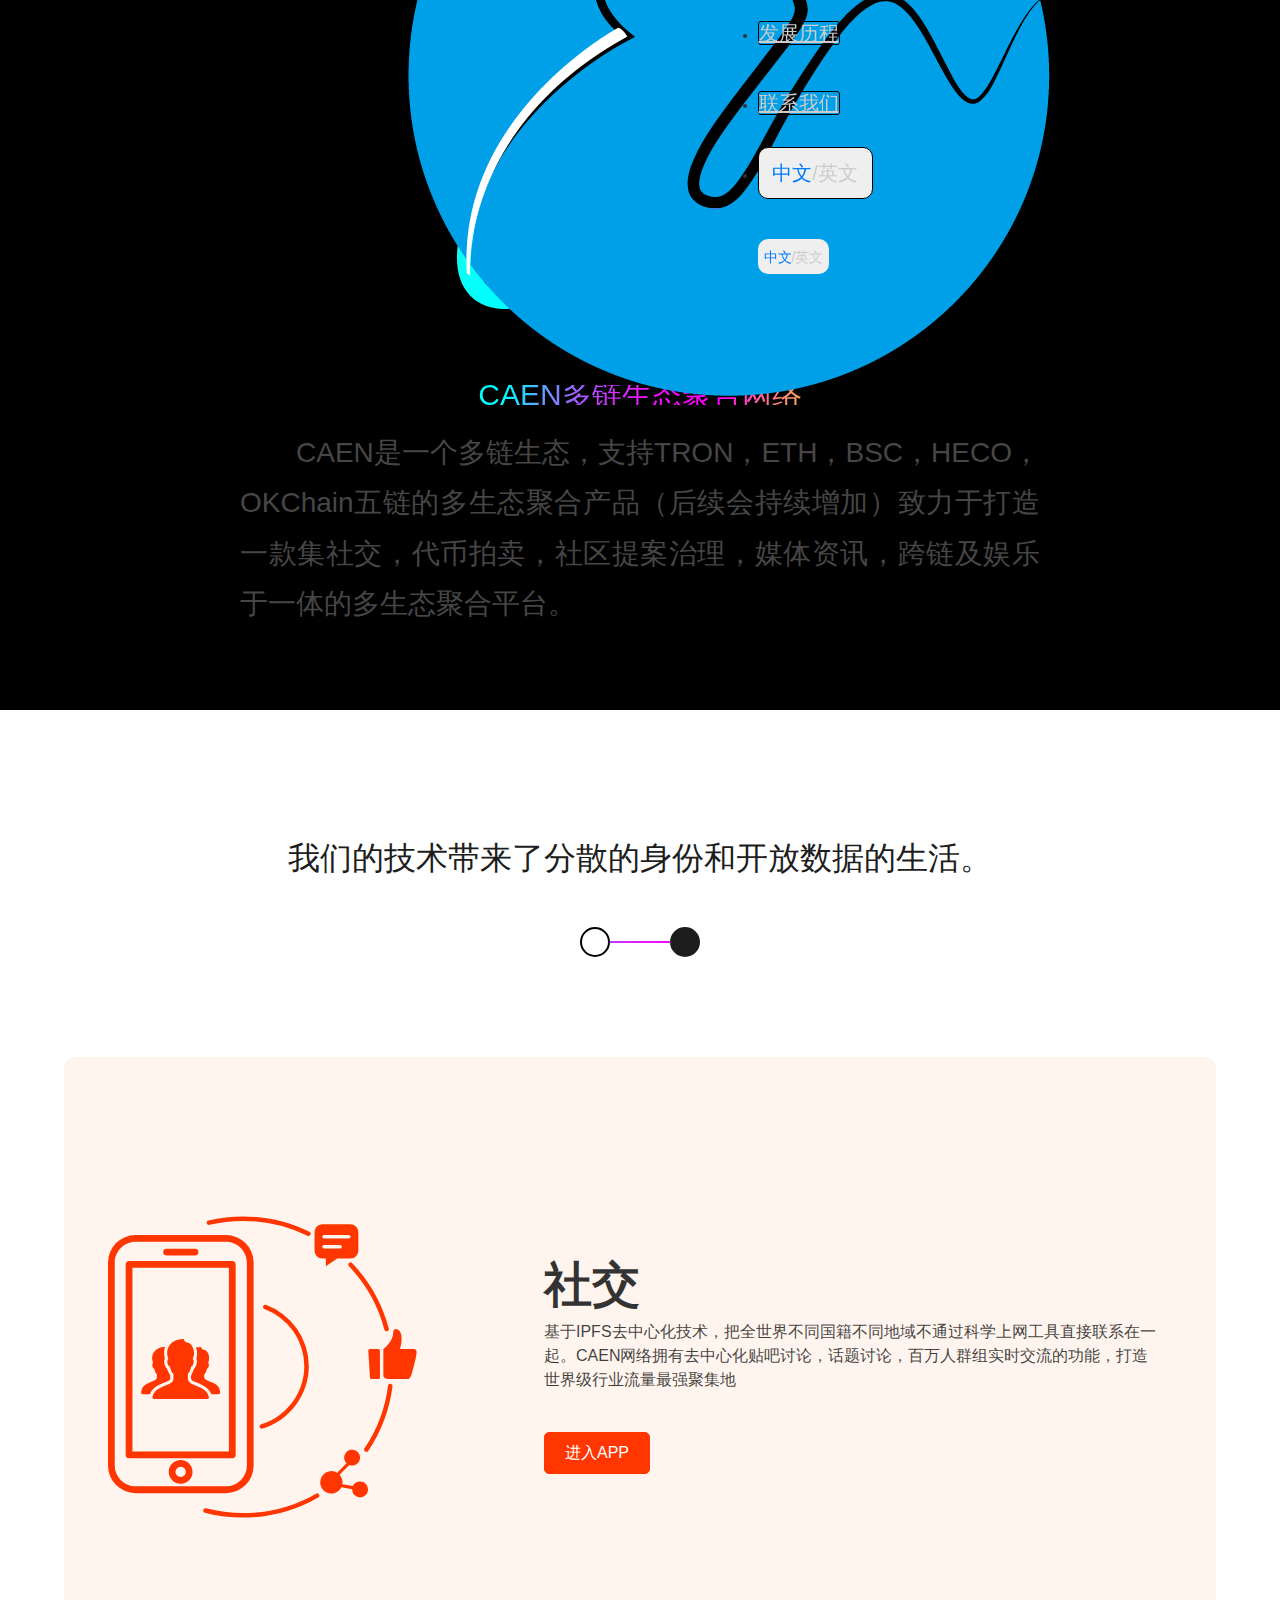
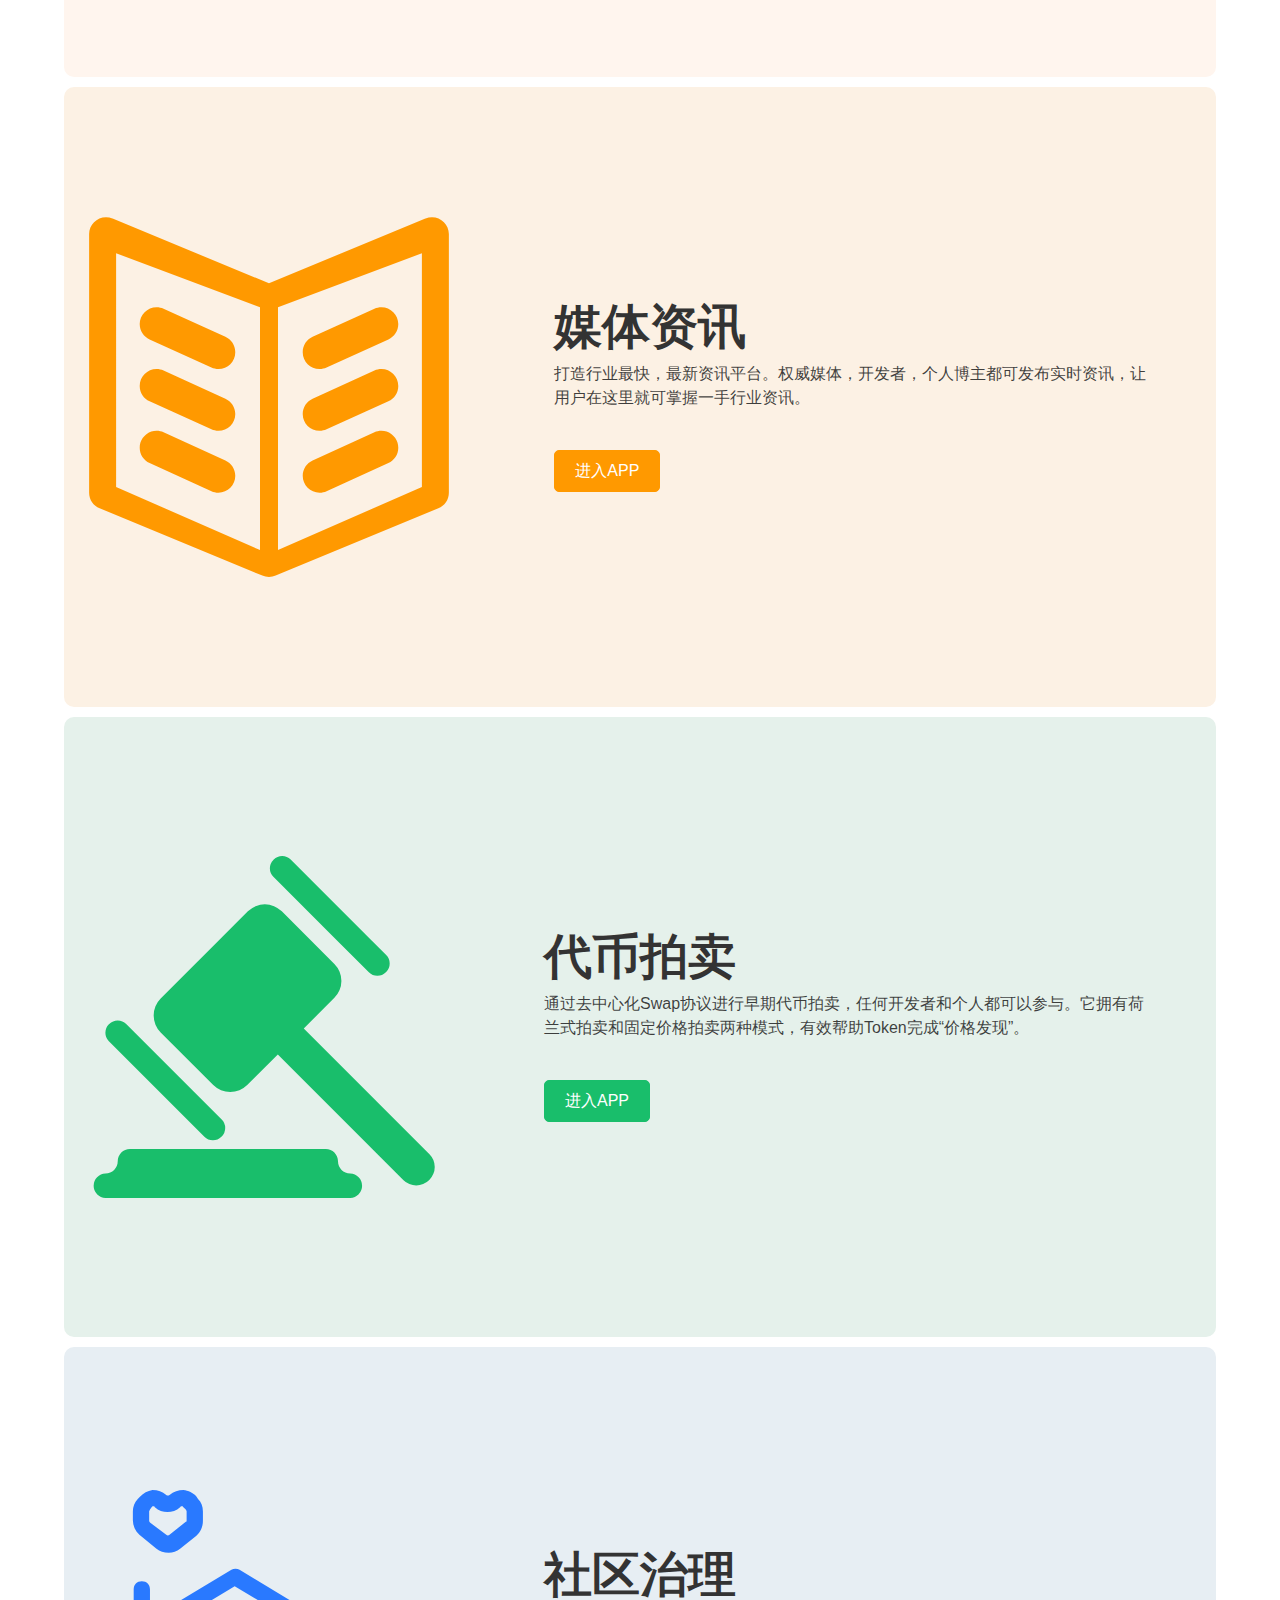
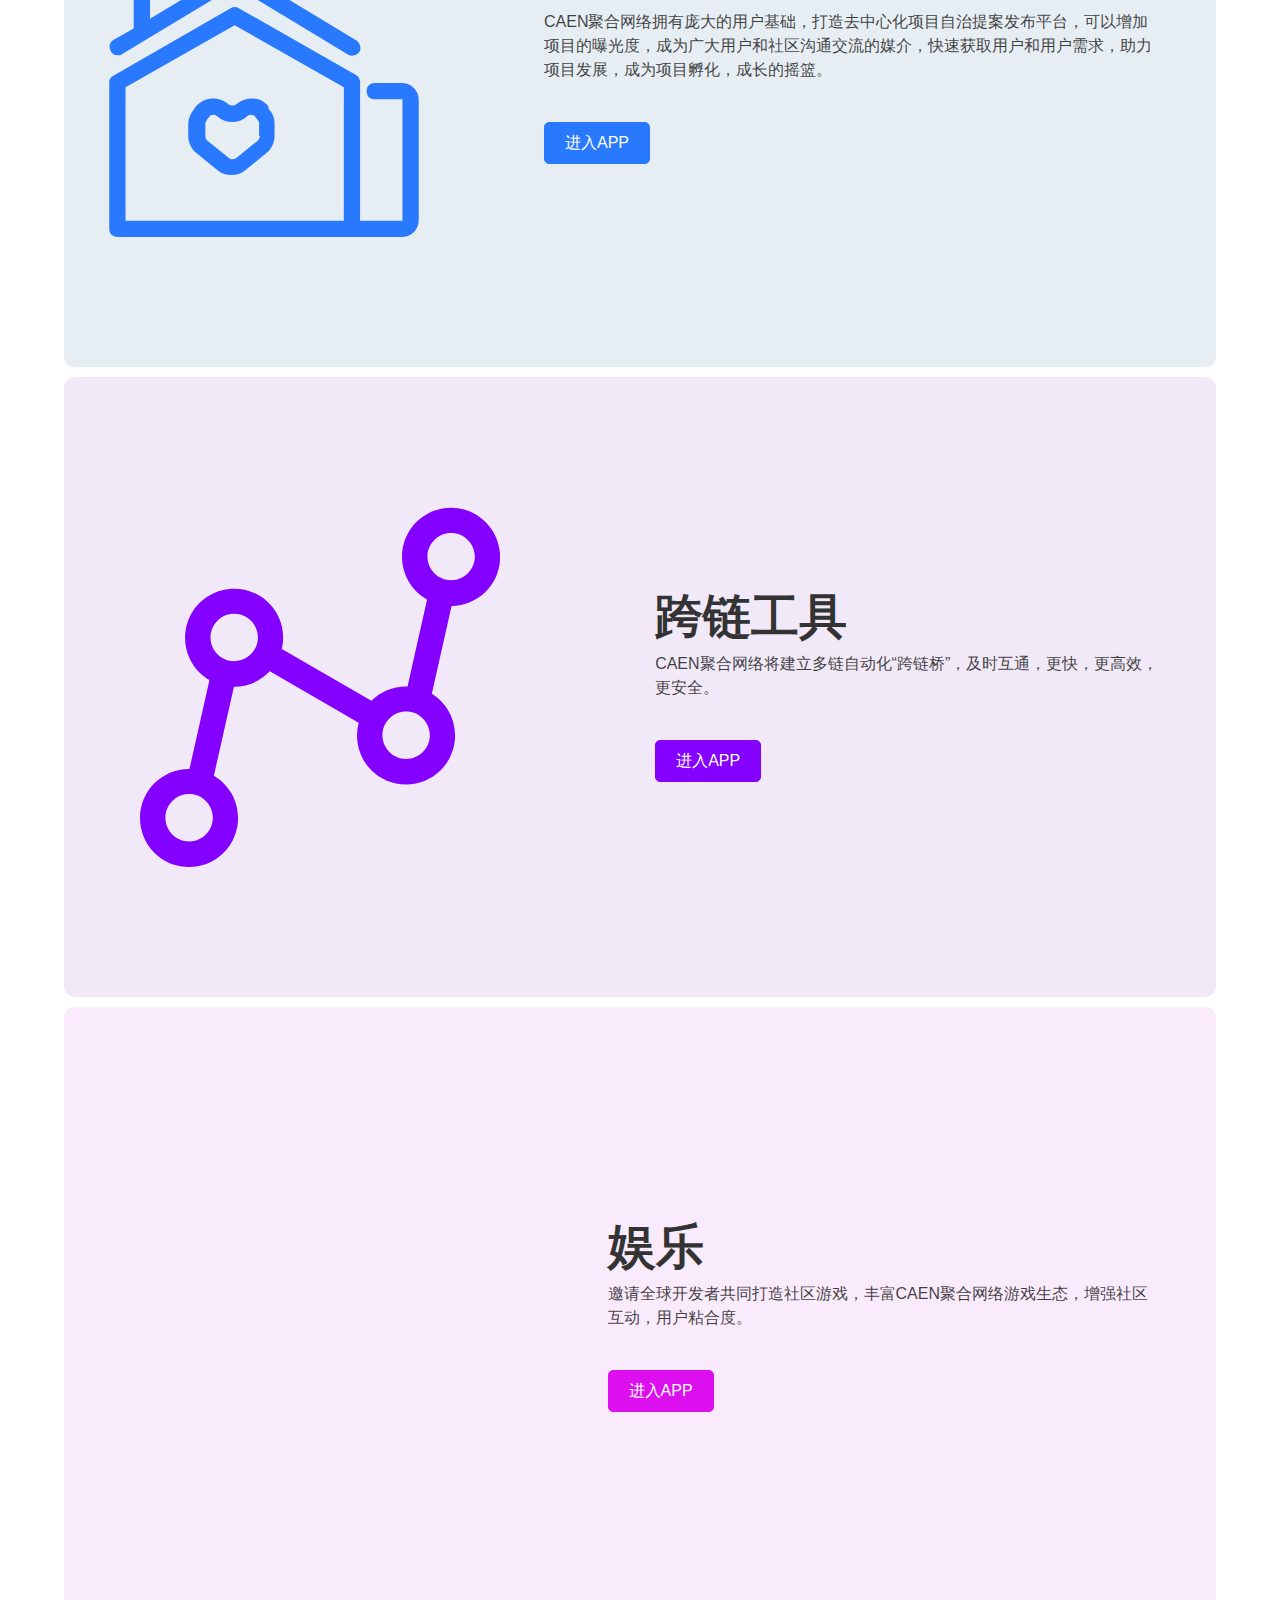
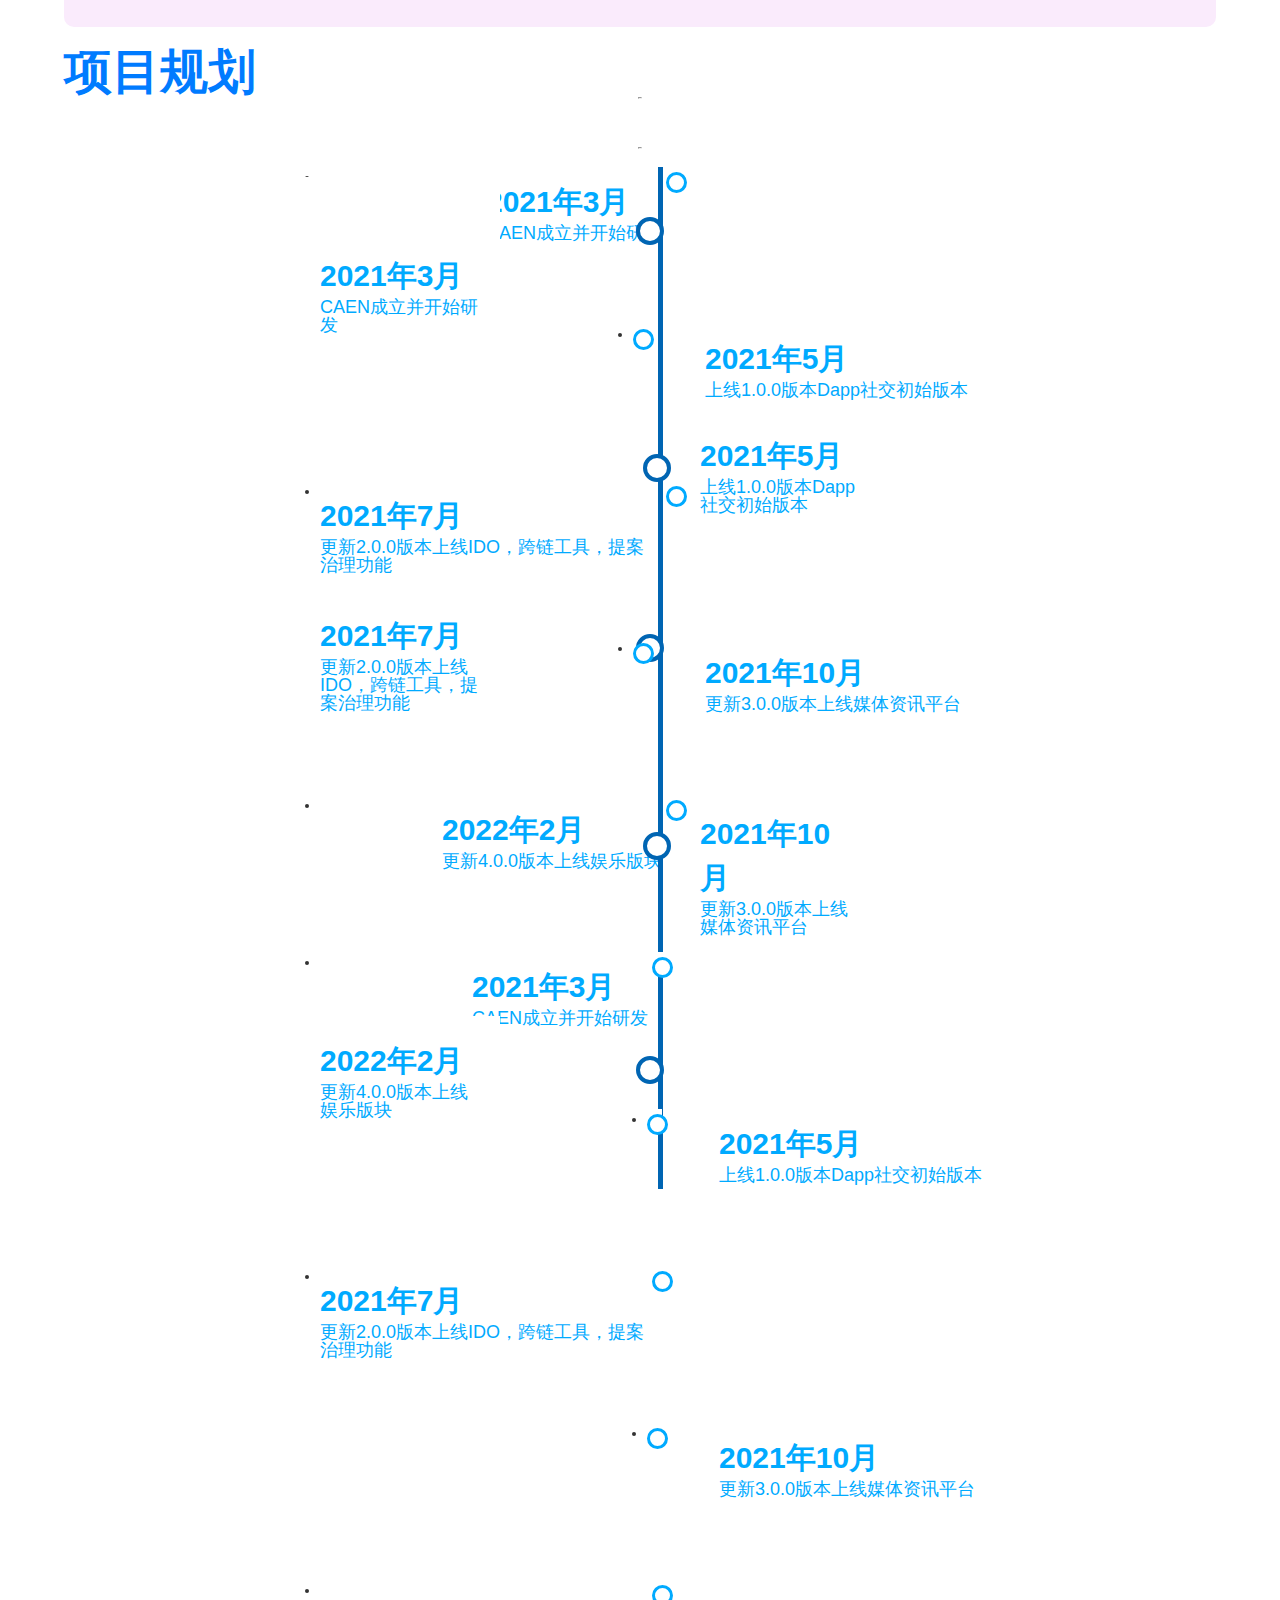
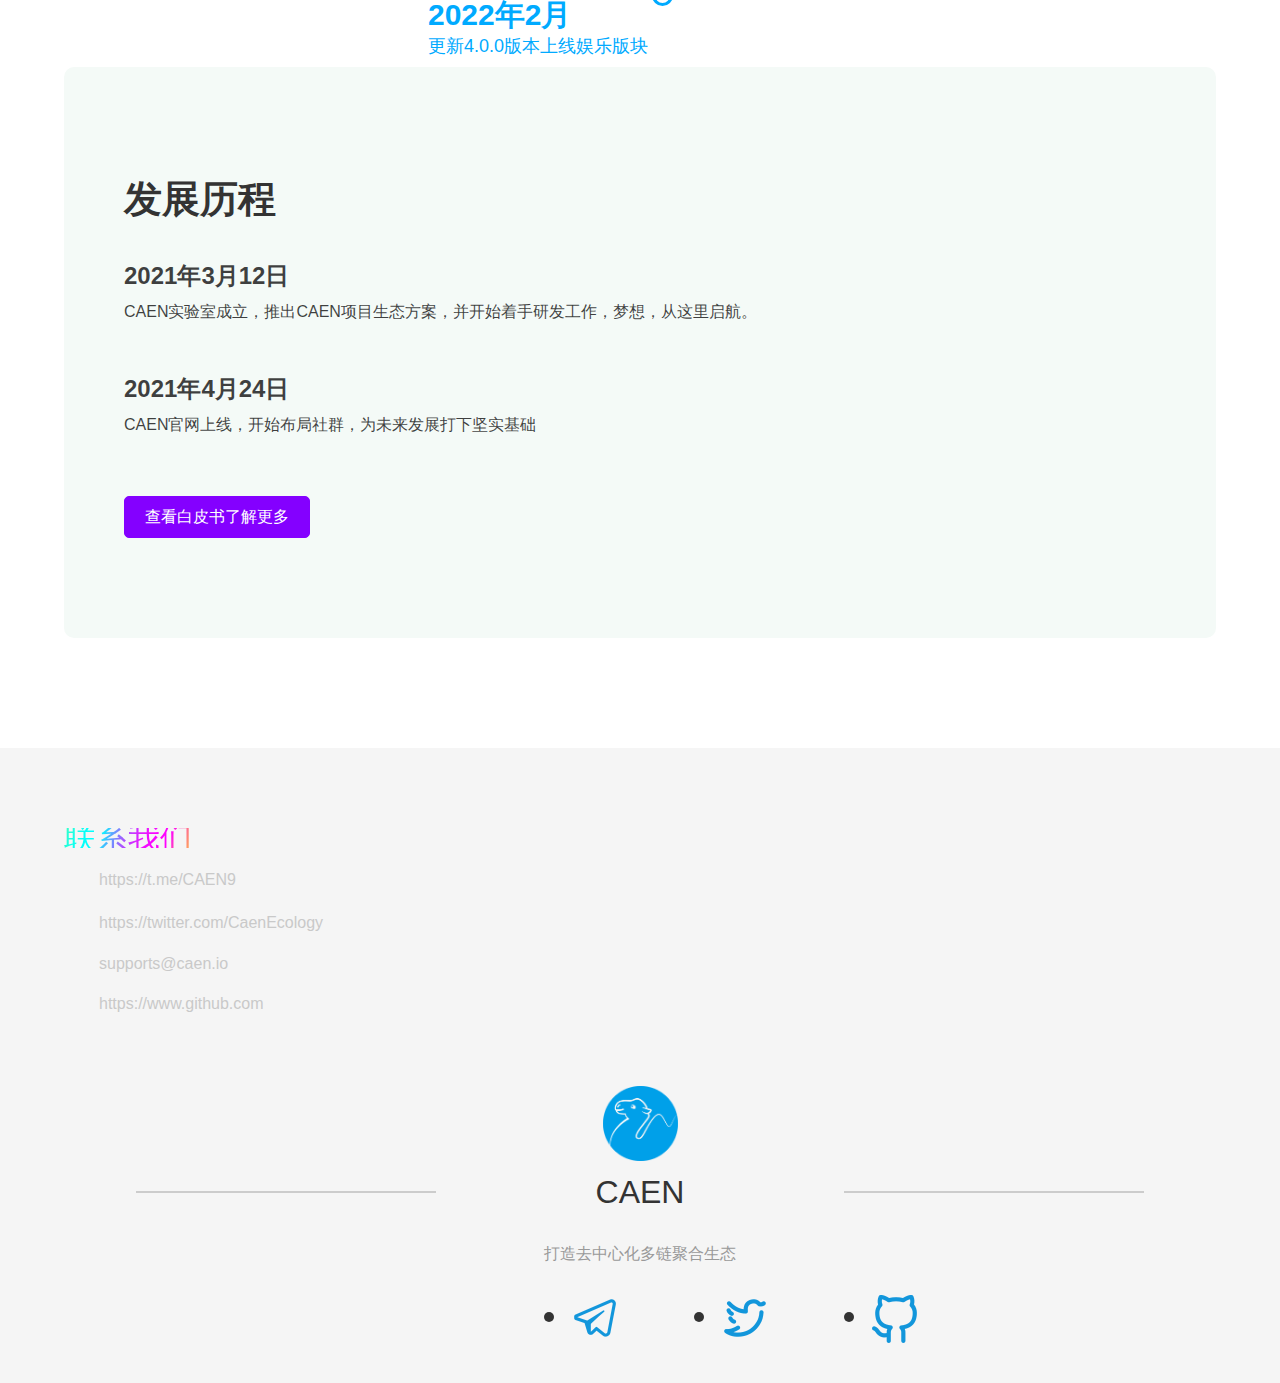
==== index_cn.html @ 1dbe827f "Add files via upload" ====
<!DOCTYPE html>
<html>
	<head>
		<meta charset="utf-8" />
		<title>CAEN</title>
		<meta name="viewport" content="width=device-width, initial-scale=1, shrink-to-fit=no">
		<link href="./static/css/style.css" rel="stylesheet" type="text/css" />
		<link href="./static/css/index.css" rel="stylesheet" type="text/css" />
		<link href="./static/css/common.css" rel="stylesheet" type="text/css" />
		<link rel="stylesheet" type="text/css" href="./static/css/lobibox.css" />
		<link rel="stylesheet" href="https://cdn.jsdelivr.net/npm/bootstrap@4.6.0/dist/css/bootstrap.min.css"
			integrity="sha384-B0vP5xmATw1+K9KRQjQERJvTumQW0nPEzvF6L/Z6nronJ3oUOFUFpCjEUQouq2+l" crossorigin="anonymous">
		<link rel="shortcut icon" href="./static/images/logo.png">
	</head>
	<body class="body" id="index">
		<!--头部内容 -->
		<div class="container-lg p-0 top navsize toplg">
			<div class="navbar navbar-expand-sm p-lg-0   navbar-light justify-content-between bg">
				<!-- 移动端下的下拉按钮 -->
				<div class="navbar-toggler" data-toggle="collapse" data-target="#nav-collapse"></div>
				<a href="index.html" class="navbar-brand  d-flex flex-column">
					<img src="./static/images/logo.png" alt="logo">
				</a>
				<!-- 折叠目标导航 -->
				<div id="nav-collapse" class="collapse navbar-collapse flex-column align-items-end ml-100"
					style="margin-top: 12px;">
					<ul class="navbar-nav nav justify-content-between w-100 bg">
						<li class="nav-item" data-toggle="collapse" data-target="#nav-collapse">
							<a href="#index" class="nav-link bg">CAEN</a>
						</li>
						<li class="nav-item" data-toggle="collapse" data-target="#nav-collapse">
							<a href="#shejiao" class="nav-link bg">服务支持</a>
						</li>
						<li class="nav-item" data-toggle="collapse" data-target="#nav-collapse">
							<a href="#development" class="nav-link bg">发展历程</a>
						</li>
						<li class="nav-item" data-toggle="collapse" data-target="#nav-collapse">
							<a href="#contact" class="nav-link bg">联系我们</a>
						</li>
						<li>
							<div class="navbar-text  d-none d-sm-flex" >
								<button class="nav-link changebtn btns">
									<txt class="active">中文</txt>/英文
								</button>
							</div>
						</li>
						<div class="d-sm-none">
							<button class="smbtn btns">
								<txt class="active">中文</txt>/英文
							</button>
						</div>
					</ul>
				</div>
			</div>
		</div>
		<div class="hero">
			<div class="div-block-10">
				<div class="div-block-39 topnav">
					<div><img src="./static/images/xingyun.gif" loading="lazy"
							height="" width="1200" alt="" class="image-4" /></div>
				</div>
				<div class="div-block-9">
					<h1 class="heading-6">CAEN</h1>
				</div>
				<div class="heading-7">CAEN多链生态聚合网络</div>
				<div class="text-block" style="text-align: justify;text-indent: 2em;">
					CAEN是一个多链生态，支持TRON，ETH，BSC，HECO，OKChain五链的多生态聚合产品（后续会持续增加）致力于打造
					一款集社交，代币拍卖，社区提案治理，媒体资讯，跨链及娱乐于一体的多生态聚合平台。
				</div>
			</div>
		</div>
		<div class="section-5"></div>
		<div class="work">
			<div class="work-container">
				<div class="div-block-37">
					<div class="text-block-2">我们的技术带来了分散的身份和开放数据的生活。</div>
					<div class="div-block-45">
						<div class="div-block-46"></div>
						<div class="div-block-47"></div>
						<div class="div-block-48"></div>
					</div>
				</div>
				<div class="div-block-5" id="shejiao">
					<!-- 社交 -->
					<section id="shejiao" class="work1">
						<div class="work-product-bg _50">
							<div class="div-block-58"><img src="./static/images/support/shejiao.svg" loading="lazy"
									alt="" class="image-5" /></div>
						</div>
						<div class="div-block-6">
							<div>
								<div class="div-block-54">
									<div class="div-block-68">
										<h3 style="font-weight: bold;font-size: 3rem;">社交</h3>
									</div>
								</div>
								<div class="text-block-10">
									基于IPFS去中心化技术，把全世界不同国籍不同地域不通过科学上网工具直接联系在一起。CAEN网络拥有去中心化贴吧讨论，话题讨论，百万人群组实时交流的功能，打造世界级行业流量最强聚集地
								</div>
								<div class="div-block-51">
									<a href="javascript:;" class="button-alt shejiao w-inline-block">
										<div class=" text-block-27">进入APP</div>
									</a>
								</div>
							</div>
						</div>
					</section>
					<!-- 媒体资讯 -->
					<section id="zixun" class="work1" style="background-color: #fcf1e4;">
						<div class="work-product-bg _50">
							<div class="div-block-58"><img src="./static/images/support/zixun.svg" loading="lazy" alt=""
									class="image-5" /></div>
						</div>
						<div class="div-block-6">
							<div>
								<div class="div-block-54">
									<div class="div-block-68">
										<h3 style="font-weight: bold;font-size: 3rem;">媒体资讯</h3>
									</div>
								</div>
								<div class="text-block-10">
									打造行业最快，最新资讯平台。权威媒体，开发者，个人博主都可发布实时资讯，让用户在这里就可掌握一手行业资讯。
								</div>
								<div class="div-block-51">
									<a href="javascript:;" class="button-alt zixun w-inline-block">
										<div class=" text-block-27">进入APP</div>
									</a>
								</div>
							</div>
						</div>
					</section>
					<!-- 代币拍卖 -->
					<section id="paimai" class="work1" style="background-color: #e5f1eb;">
						<div class="work-product-bg _50">
							<div class="div-block-58"><img src="./static/images/support/paimai.svg" loading="lazy"
									alt="" class="image-5" /></div>
						</div>
						<div class="div-block-6">
							<div>
								<div class="div-block-54">
									<div class="div-block-68">
										<h3 style="font-weight: bold;font-size: 3rem;">代币拍卖</h3>
									</div>
								</div>
								<div class="text-block-10">
									通过去中心化Swap协议进行早期代币拍卖，任何开发者和个人都可以参与。它拥有荷兰式拍卖和固定价格拍卖两种模式，有效帮助Token完成“价格发现”。
								</div>
								<div class="div-block-51">
									<a href="javascript:;" class="button-alt paimai w-inline-block">
										<div class=" text-block-27">进入APP</div>
									</a>
								</div>
							</div>
						</div>
					</section>
					<!-- 社区治理 -->
					<section id="shequ" class="work1" style="background-color: #e7eef3;">
						<div class="work-product-bg _50">
							<div class="div-block-58"><img src="./static/images/support/shequ.svg" loading="lazy" alt=""
									class="image-5" /></div>
						</div>
						<div class="div-block-6">
							<div>
								<div class="div-block-54">
									<div class="div-block-68">
										<h3 style="font-weight: bold;font-size: 3rem;">社区治理</h3>
									</div>
								</div>
								<div class="text-block-10">
									CAEN聚合网络拥有庞大的用户基础，打造去中心化项目自治提案发布平台，可以增加项目的曝光度，成为广大用户和社区沟通交流的媒介，快速获取用户和用户需求，助力项目发展，成为项目孵化，成长的摇篮。
								</div>
								</a>
								<div class="div-block-51">
									<a href="javascript:;" class="button-alt shequ w-inline-block">
										<div class=" text-block-27">进入APP</div>
									</a>
								</div>
							</div>
						</div>
					</section>
					<!-- 跨链工具 -->
					<section id="kualian" class="work1" style="background-color: #f1e9f7;">
						<div class="work-product-bg _50">
							<div class="div-block-58"><img src="./static/images/support/kualian.svg" loading="lazy"
									alt="" class="image-5" /></div>
						</div>
						<div class="div-block-6">
							<div>
								<div class="div-block-54">
									<div class="div-block-68">
										<h3 style="font-weight: bold;font-size: 3rem;">跨链工具</h3>
									</div>
								</div>
								<div class="text-block-10">
									CAEN聚合网络将建立多链自动化“跨链桥”，及时互通，更快，更高效，更安全。
								</div>
								<div class="div-block-51">
									<a href="javascript:;" class="button-alt kualian w-inline-block">
										<div class=" text-block-27">进入APP</div>
									</a>
								</div>
							</div>
						</div>
					</section>
					<!-- 娱乐 -->
					<section id="yule" class="work1" style="background-color: #faebfc;">
						<div class="work-product-bg _50">
							<div class="div-block-58"><img src="./static/images/support/yule.svg" loading="lazy" alt=""
									class="image-5" /></div>
						</div>
						<div class="div-block-6">
							<div>
								<div class="div-block-54">
									<div class="div-block-68">
										<h3 style="font-weight: bold;font-size: 3rem;">娱乐</h3>
									</div>
								</div>
								<div class="text-block-10">
									邀请全球开发者共同打造社区游戏，丰富CAEN聚合网络游戏生态，增强社区互动，用户粘合度。
								</div>
								</a>
								<div class="div-block-51"><a href="javascript:;" class="button-alt yule w-inline-block">
										<div class=" text-block-27">进入APP</div>
									</a>
								</div>
							</div>
						</div>
					</section>
					<!-- Project planning -->
					<div class="plans">
						<!-- 标题 -->
						<div class="title text-center newstitle">
							<h3 style="font-size: 3rem;color: #007BFF;">项目规划</h3>
						</div>
						<!-- PC -->
						<div class="content container d-none d-lg-block">
							<hr class="line">
							<ul class="plans_list list-unstyled clearfix">
								<li class="lgwidth">
									<div class="public">
										<h3>2021年3月</h3>
										<p>CAEN成立并开始研发</p>
									</div>
								</li>
								<li class="lgwidth">
									<div class="public">
										<h3>2021年5月</h3>
										<p>上线1.0.0版本Dapp社交初始版本</p>
									</div>
								</li>
								<li class="lgwidth">
									<div class="public">
										<h3>2021年7月</h3>
										<p>更新2.0.0版本上线IDO，跨链工具，提案治理功能</p>
									</div>
								</li>
								<li class="lgwidth">
									<div class="public">
										<h3>2021年10月</h3>
										<p>更新3.0.0版本上线媒体资讯平台</p>
									</div>
								</li>
								<li class="lgwidth">
									<div class="public">
										<h3>2022年2月</h3>
										<p>更新4.0.0版本上线娱乐版块</p>
									</div>
								</li>
							</ul>
						</div>
						<!-- 平板 -->
						<div class="content container d-none d-md-block d-lg-none">
							<hr class="line">
							<ul class="plans_list list-unstyled clearfix">
								<li class="mdwidth">
									<div class="public">
										<h3>2021年3月</h3>
										<p>CAEN成立并开始研发</p>
									</div>
								</li>
								<li class="mdwidth">
									<div class="public">
										<h3>2021年5月</h3>
										<p>上线1.0.0版本Dapp社交初始版本</p>
									</div>
								</li>
								<li class="mdwidth">
									<div class="public">
										<h3>2021年7月</h3>
										<p>更新2.0.0版本上线IDO，跨链工具，提案治理功能</p>
									</div>
								</li>
								<li class="mdwidth">
									<div class="public">
										<h3>2021年10月</h3>
										<p>更新3.0.0版本上线媒体资讯平台</p>
									</div>
								</li>
								<li class="mdwidth">
									<div class="public">
										<h3>2022年2月</h3>
										<p>更新4.0.0版本上线娱乐版块</p>
									</div>
								</li>
							</ul>
						</div>
						<div class="content container d-sm-block d-md-none">
							<div class="timeline-wrap">
								<ul class="timeline timeline--first">
									<li class="entry entry--left">
										<div class="entry__content">
											<h3>2021年3月</h3>
											<p>CAEN成立并开始研发</p>
										</div>
									</li>
									<li class="entry entry--right">
										<div class="entry__content">
											<h3>2021年5月</h3>
											<p>上线1.0.0版本Dapp社交初始版本</p>
										</div>
									</li>
									<li class="entry entry--left">
										<div class="entry__content">
											<h3>2021年7月</h3>
											<p>更新2.0.0版本上线IDO，跨链工具，提案治理功能</p>
										</div>
									</li>
									<li class="entry entry--right">
										<div class="entry__content">
											<h3>2021年10月</h3>
											<p>更新3.0.0版本上线媒体资讯平台</p>
										</div>
									</li>
									<li class="entry entry--left">
										<div class="entry__content">
											<h3>2022年2月</h3>
											<p>更新4.0.0版本上线娱乐版块</p>
										</div>
									</li>
								</ul>
							</div>
						</div>
					</div>
					<section id="development" class="work1 idx bottom-margin idx2" style="background-color: #f4faf7;">
						<div class="div-block-6">
							<h1 style="font-weight: bold">发展历程</h1>
							<div class="text-block-10">
								<h3>2021年3月12日</h3>
								<p>CAEN实验室成立，推出CAEN项目生态方案，并开始着手研发工作，梦想，从这里启航。</p>
							</div>
							<div class="text-block-10">
								<h3>2021年4月24日</h3>
								<p>CAEN官网上线，开始布局社群，为未来发展打下坚实基础</p>
							</div>
							<div class="div-block-51">
								<a href="./static/CAEN白皮书.pdf" target=" _blank" class="button-alt idx w-inline-block">
									<div class="text-block-27">查看白皮书了解更多</div>
								</a>
							</div>
						</div>
					</section>
				</div>
			</div>
		</div>
		<section class="join-us" id="contact">
			<div class="div-block-18">
				<div class="link-block-16">联系我们</div>
				<div class="link-block-3 inliine w-inline-block" style="margin-top: 20px;">
					<div class="div-block-33">
						<img src="./static/picture/telegram.svg" loading="lazy" height="24" alt="telegram" /></div>
					<div class="text-block-9">https://t.me/CAEN9</div>
				</div>
				<div class="link-block-3 inliine w-inline-block">
					<div class="div-block-32"><img src="./static/picture/twitter.svg" loading="lazy" height="17" alt="twitter" /></div>
					<div class="text-block-9">https://twitter.com/CaenEcology</div>
				</div>
				<div class="link-block-3 inliine w-inline-block">
					<div class="div-block-31"><img src="./static/picture/e-mail.svg" loading="lazy" height="17" alt="e-mail" /></div>
					<div class="text-block-9">supports@caen.io</div>
				</div>
				<div class="link-block-3 inliine w-inline-block" style="margin-bottom: 50px;">
					<div class="div-block-31"><img src="./static/picture/github.svg" loading="lazy" height="17" alt="github" /></div>
					<div class="text-block-9">https://www.github.com</div>
				</div>
			</div>
			</div>
		</section>
		<div class="footer">
			<div class="foot_img">
				<img src="./static/images/logo.png" alt="logo">
			</div>
			<div class="lines">
				<div class="foot_line"></div>
				<div style="margin:0 1rem">CAEN</div>
				<div class="foot_line"></div>
			</div>
			<div class="linea">打造去中心化多链聚合生态</div>
			<div>
				<ul class="list-unstyled">
					<li><a href="https://t.me/CAEN9"><img src="./static/images/support/telegram.png"
								alt="telegram"></a></li>
					<li><a href="https://twitter.com/CaenEcology"><img src="./static/images/support/twitter.png"
								alt="twitter"></a></li>
					<li><a href="https://www.github.com/"><img src="./static/images/support/github.png"
								alt="Github"></a>
					</li>
				</ul>
			</div>
		</div>
		<script src="./static/js/jquery-3.5.1.min.js"></script>
		<script src="./static/js/popper.min.js"></script>
		<script src="./static/js/bootstrap.min.js"></script>
		<script src="./static/js/lobibox.js"></script>
		<script>
			var url = './index.html';
			$(".btns").click(function() {
				window.location.href = url;
			})
			var tip = '功能即将上线，敬请期待！';
			$(".shejiao").click(function() {
				Lobibox.alert('info', {
					msg: tip
				});
			})
			$(".zixun").click(function() {
				Lobibox.alert('info', {
					msg: tip
				});
			})
			$(".paimai").click(function() {
				Lobibox.alert('info', {
					msg: tip
				});
			})
			$(".shequ").click(function() {
				Lobibox.alert('info', {
					msg: tip
				});
			})
			$(".kualian").click(function() {
				Lobibox.alert('info', {
					msg: tip
				});
			})
			$(".yule").click(function() {
				Lobibox.alert('info', {
					msg: tip
				});
			})
		</script>
	</body>
</html>
---- static/css/style.css ----
/* Generated on: Wed Feb 03 2021 12:54:04 GMT+0000 (Coordinated Universal Time) */
/* ==========================================================================
   normalize.css v3.0.3 | MIT License | github.com/necolas/normalize.css 
   ========================================================================== */
/*! normalize.css v3.0.3 | MIT License | github.com/necolas/normalize.css */html{font-family:sans-serif;-ms-text-size-adjust:100%;-webkit-text-size-adjust:100%}body{margin:0}article,aside,details,figcaption,figure,footer,header,hgroup,main,menu,nav,section,summary{display:block}audio,canvas,progress,video{display:inline-block;vertical-align:baseline}audio:not([controls]){display:none;height:0}[hidden],template{display:none}a{background-color:transparent}a:active,a:hover{outline:0}abbr[title]{border-bottom:1px dotted}b,strong{font-weight:bold}dfn{font-style:italic}h1{font-size:2em;margin:.67em 0}mark{background:#ff0;color:#000}small{font-size:80%}sub,sup{font-size:75%;line-height:0;position:relative;vertical-align:baseline}sup{top:-0.5em}sub{bottom:-0.25em}img{border:0}svg:not(:root){overflow:hidden}figure{margin:1em 40px}hr{box-sizing:content-box;height:0}pre{overflow:auto}code,kbd,pre,samp{font-family:monospace,monospace;font-size:1em}button,input,optgroup,select,textarea{color:inherit;font:inherit;margin:0}button{overflow:visible}button,select{text-transform:none}button,html input[type="button"],input[type="reset"]{-webkit-appearance:button;cursor:pointer}button[disabled],html input[disabled]{cursor:default}button::-moz-focus-inner,input::-moz-focus-inner{border:0;padding:0}input{line-height:normal}input[type="checkbox"],input[type="radio"]{box-sizing:border-box;padding:0}input[type="number"]::-webkit-inner-spin-button,input[type="number"]::-webkit-outer-spin-button{height:auto}input[type="search"]{-webkit-appearance:none}input[type="search"]::-webkit-search-cancel-button,input[type="search"]::-webkit-search-decoration{-webkit-appearance:none}fieldset{border:1px solid #c0c0c0;margin:0 2px;padding:.35em .625em .75em}legend{border:0;padding:0}textarea{overflow:auto}optgroup{font-weight:bold}table{border-collapse:collapse;border-spacing:0}td,th{padding:0}

/* ==========================================================================
   Start of base Webflow CSS - If you're looking for some ultra-clean CSS, skip the boilerplate and see the unminified code below.
   ========================================================================== */
@font-face{font-family:'webflow-icons';src:url("../fonts/d2f8afbbab0d457a94c950e999f3bdac.woff") format('truetype');font-weight:normal;font-style:normal}[class^="w-icon-"],[class*=" w-icon-"]{font-family:'webflow-icons' !important;speak:none;font-style:normal;font-weight:normal;font-variant:normal;text-transform:none;line-height:1;-webkit-font-smoothing:antialiased;-moz-osx-font-smoothing:grayscale}.w-icon-slider-right:before{content:"\e600"}.w-icon-slider-left:before{content:"\e601"}.w-icon-nav-menu:before{content:"\e602"}.w-icon-arrow-down:before,.w-icon-file-upload-remove:before{content:"\e900"}.w-icon-file-upload-icon:before{content:"\e903"}*{-webkit-box-sizing:border-box;-moz-box-sizing:border-box;box-sizing:border-box}html{height:100%}body{margin:0;min-height:100%;background-color:#fff;font-family:Arial,sans-serif;font-size:14px;line-height:20px;color:#333}img{vertical-align:middle;display:inline-block}html.w-mod-touch *{background-attachment:scroll !important}.w-block{display:block}.w-inline-block{max-width:100%;display:inline-block}.w-clearfix:before,.w-clearfix:after{content:" ";display:table;grid-column-start:1;grid-row-start:1;grid-column-end:2;grid-row-end:2}.w-clearfix:after{clear:both}.w-hidden{display:none}.w-button{display:inline-block;padding:9px 15px;background-color:#3898EC;color:white;border:0;line-height:inherit;text-decoration:none;cursor:pointer;border-radius:0}input.w-button{-webkit-appearance:button}html[data-w-dynpage] [data-w-cloak]{color:transparent !important}.w-webflow-badge,.w-webflow-badge *{position:static;left:auto;top:auto;right:auto;bottom:auto;z-index:auto;display:block;visibility:visible;overflow:visible;overflow-x:visible;overflow-y:visible;box-sizing:border-box;width:auto;height:auto;max-height:none;max-width:none;min-height:0;min-width:0;margin:0;padding:0;float:none;clear:none;border:0 none transparent;border-radius:0;background:none;background-image:none;background-position:0 0;background-size:auto auto;background-repeat:repeat;background-origin:padding-box;background-clip:border-box;background-attachment:scroll;background-color:transparent;box-shadow:none;opacity:1;transform:none;transition:none;direction:ltr;font-family:inherit;font-weight:inherit;color:inherit;font-size:inherit;line-height:inherit;font-style:inherit;font-variant:inherit;text-align:inherit;letter-spacing:inherit;text-decoration:inherit;text-indent:0;text-transform:inherit;list-style-type:disc;text-shadow:none;font-smoothing:auto;vertical-align:baseline;cursor:inherit;white-space:inherit;word-break:normal;word-spacing:normal;word-wrap:normal}.w-webflow-badge{position:fixed !important;display:inline-block !important;visibility:visible !important;z-index:2147483647 !important;top:auto !important;right:12px !important;bottom:12px !important;left:auto !important;color:#AAADB0 !important;background-color:#fff !important;border-radius:3px !important;padding:6px 8px 6px 6px !important;font-size:12px !important;opacity:1 !important;line-height:14px !important;text-decoration:none !important;transform:none !important;margin:0 !important;width:auto !important;height:auto !important;overflow:visible !important;white-space:nowrap;box-shadow:0 0 0 1px rgba(0,0,0,0.1),0 1px 3px rgba(0,0,0,0.1);cursor:pointer}.w-webflow-badge>img{display:inline-block !important;visibility:visible !important;opacity:1 !important;vertical-align:middle !important}h1,h2,h3,h4,h5,h6{font-weight:bold;margin-bottom:10px}h1{font-size:38px;line-height:44px;margin-top:20px}h2{font-size:32px;line-height:36px;margin-top:20px}h3{font-size:24px;line-height:30px;margin-top:20px}h4{font-size:18px;line-height:24px;margin-top:10px}h5{font-size:14px;line-height:20px;margin-top:10px}h6{font-size:12px;line-height:18px;margin-top:10px}p{margin-top:0;margin-bottom:10px}blockquote{margin:0 0 10px 0;padding:10px 20px;border-left:5px solid #E2E2E2;font-size:18px;line-height:22px}figure{margin:0;margin-bottom:10px}figcaption{margin-top:5px;text-align:center}ul,ol{margin-top:0;margin-bottom:10px;padding-left:40px}.w-list-unstyled{padding-left:0;list-style:none}.w-embed:before,.w-embed:after{content:" ";display:table;grid-column-start:1;grid-row-start:1;grid-column-end:2;grid-row-end:2}.w-embed:after{clear:both}.w-video{width:100%;position:relative;padding:0}.w-video iframe,.w-video object,.w-video embed{position:absolute;top:0;left:0;width:100%;height:100%}fieldset{padding:0;margin:0;border:0}button,html input[type="button"],input[type="reset"]{border:0;cursor:pointer;-webkit-appearance:button}.w-form{margin:0 0 15px}.w-form-done{display:none;padding:20px;text-align:center;background-color:#dddddd}.w-form-fail{display:none;margin-top:10px;padding:10px;background-color:#ffdede}label{display:block;margin-bottom:5px;font-weight:bold}.w-input,.w-select{display:block;width:100%;height:38px;padding:8px 12px;margin-bottom:10px;font-size:14px;line-height:1.42857143;color:#333333;vertical-align:middle;background-color:#ffffff;border:1px solid #cccccc}.w-input:-moz-placeholder,.w-select:-moz-placeholder{color:#999}.w-input::-moz-placeholder,.w-select::-moz-placeholder{color:#999;opacity:1}.w-input:-ms-input-placeholder,.w-select:-ms-input-placeholder{color:#999}.w-input::-webkit-input-placeholder,.w-select::-webkit-input-placeholder{color:#999}.w-input:focus,.w-select:focus{border-color:#3898EC;outline:0}.w-input[disabled],.w-select[disabled],.w-input[readonly],.w-select[readonly],fieldset[disabled] .w-input,fieldset[disabled] .w-select{cursor:not-allowed;background-color:#eeeeee}textarea.w-input,textarea.w-select{height:auto}.w-select{background-color:#f3f3f3}.w-select[multiple]{height:auto}.w-form-label{display:inline-block;cursor:pointer;font-weight:normal;margin-bottom:0}.w-radio{display:block;margin-bottom:5px;padding-left:20px}.w-radio:before,.w-radio:after{content:" ";display:table;grid-column-start:1;grid-row-start:1;grid-column-end:2;grid-row-end:2}.w-radio:after{clear:both}.w-radio-input{margin:4px 0 0;margin-top:1px \9;line-height:normal;float:left;margin-left:-20px}.w-radio-input{margin-top:3px}.w-file-upload{display:block;margin-bottom:10px}.w-file-upload-input{width:.1px;height:.1px;opacity:0;overflow:hidden;position:absolute;z-index:-100}.w-file-upload-default,.w-file-upload-uploading,.w-file-upload-success{display:inline-block;color:#333333}.w-file-upload-error{display:block;margin-top:10px}.w-file-upload-default.w-hidden,.w-file-upload-uploading.w-hidden,.w-file-upload-error.w-hidden,.w-file-upload-success.w-hidden{display:none}.w-file-upload-uploading-btn{display:flex;font-size:14px;font-weight:normal;cursor:pointer;margin:0;padding:8px 12px;border:1px solid #cccccc;background-color:#fafafa}.w-file-upload-file{display:flex;flex-grow:1;justify-content:space-between;margin:0;padding:8px 9px 8px 11px;border:1px solid #cccccc;background-color:#fafafa}.w-file-upload-file-name{font-size:14px;font-weight:normal;display:block}.w-file-remove-link{margin-top:3px;margin-left:10px;width:auto;height:auto;padding:3px;display:block;cursor:pointer}.w-icon-file-upload-remove{margin:auto;font-size:10px}.w-file-upload-error-msg{display:inline-block;color:#ea384c;padding:2px 0}.w-file-upload-info{display:inline-block;line-height:38px;padding:0 12px}.w-file-upload-label{display:inline-block;font-size:14px;font-weight:normal;cursor:pointer;margin:0;padding:8px 12px;border:1px solid #cccccc;background-color:#fafafa}.w-icon-file-upload-icon,.w-icon-file-upload-uploading{display:inline-block;margin-right:8px;width:20px}.w-icon-file-upload-uploading{height:20px}.w-container{margin-left:auto;margin-right:auto;max-width:940px}.w-container:before,.w-container:after{content:" ";display:table;grid-column-start:1;grid-row-start:1;grid-column-end:2;grid-row-end:2}.w-container:after{clear:both}.w-container .w-row{margin-left:-10px;margin-right:-10px}.w-row:before,.w-row:after{content:" ";display:table;grid-column-start:1;grid-row-start:1;grid-column-end:2;grid-row-end:2}.w-row:after{clear:both}.w-row .w-row{margin-left:0;margin-right:0}.w-col{position:relative;float:left;width:100%;min-height:1px;padding-left:10px;padding-right:10px}.w-col .w-col{padding-left:0;padding-right:0}.w-col-1{width:8.33333333%}.w-col-2{width:16.66666667%}.w-col-3{width:25%}.w-col-4{width:33.33333333%}.w-col-5{width:41.66666667%}.w-col-6{width:50%}.w-col-7{width:58.33333333%}.w-col-8{width:66.66666667%}.w-col-9{width:75%}.w-col-10{width:83.33333333%}.w-col-11{width:91.66666667%}.w-col-12{width:100%}.w-hidden-main{display:none !important}@media screen and (max-width:991px){.w-container{max-width:728px}.w-hidden-main{display:inherit !important}.w-hidden-medium{display:none !important}.w-col-medium-1{width:8.33333333%}.w-col-medium-2{width:16.66666667%}.w-col-medium-3{width:25%}.w-col-medium-4{width:33.33333333%}.w-col-medium-5{width:41.66666667%}.w-col-medium-6{width:50%}.w-col-medium-7{width:58.33333333%}.w-col-medium-8{width:66.66666667%}.w-col-medium-9{width:75%}.w-col-medium-10{width:83.33333333%}.w-col-medium-11{width:91.66666667%}.w-col-medium-12{width:100%}.w-col-stack{width:100%;left:auto;right:auto}}@media screen and (max-width:767px){.w-hidden-main{display:inherit !important}.w-hidden-medium{display:inherit !important}.w-hidden-small{display:none !important}.w-row,.w-container .w-row{margin-left:0;margin-right:0}.w-col{width:100%;left:auto;right:auto}.w-col-small-1{width:8.33333333%}.w-col-small-2{width:16.66666667%}.w-col-small-3{width:25%}.w-col-small-4{width:33.33333333%}.w-col-small-5{width:41.66666667%}.w-col-small-6{width:50%}.w-col-small-7{width:58.33333333%}.w-col-small-8{width:66.66666667%}.w-col-small-9{width:75%}.w-col-small-10{width:83.33333333%}.w-col-small-11{width:91.66666667%}.w-col-small-12{width:100%}}@media screen and (max-width:479px){.w-container{max-width:none}.w-hidden-main{display:inherit !important}.w-hidden-medium{display:inherit !important}.w-hidden-small{display:inherit !important}.w-hidden-tiny{display:none !important}.w-col{width:100%}.w-col-tiny-1{width:8.33333333%}.w-col-tiny-2{width:16.66666667%}.w-col-tiny-3{width:25%}.w-col-tiny-4{width:33.33333333%}.w-col-tiny-5{width:41.66666667%}.w-col-tiny-6{width:50%}.w-col-tiny-7{width:58.33333333%}.w-col-tiny-8{width:66.66666667%}.w-col-tiny-9{width:75%}.w-col-tiny-10{width:83.33333333%}.w-col-tiny-11{width:91.66666667%}.w-col-tiny-12{width:100%}}.w-widget{position:relative}.w-widget-map{width:100%;height:400px}.w-widget-map label{width:auto;display:inline}.w-widget-map img{max-width:inherit}.w-widget-map .gm-style-iw{text-align:center}.w-widget-map .gm-style-iw>button{display:none !important}.w-widget-twitter{overflow:hidden}.w-widget-twitter-count-shim{display:inline-block;vertical-align:top;position:relative;width:28px;height:20px;text-align:center;background:white;border:#758696 solid 1px;border-radius:3px}.w-widget-twitter-count-shim *{pointer-events:none;-webkit-user-select:none;-moz-user-select:none;-ms-user-select:none;user-select:none}.w-widget-twitter-count-shim .w-widget-twitter-count-inner{position:relative;font-size:15px;line-height:12px;text-align:center;color:#999;font-family:serif}.w-widget-twitter-count-shim .w-widget-twitter-count-clear{position:relative;display:block}.w-widget-twitter-count-shim.w--large{width:36px;height:28px}.w-widget-twitter-count-shim.w--large .w-widget-twitter-count-inner{font-size:18px;line-height:18px}.w-widget-twitter-count-shim:not(.w--vertical){margin-left:5px;margin-right:8px}.w-widget-twitter-count-shim:not(.w--vertical).w--large{margin-left:6px}.w-widget-twitter-count-shim:not(.w--vertical):before,.w-widget-twitter-count-shim:not(.w--vertical):after{top:50%;left:0;border:solid transparent;content:" ";height:0;width:0;position:absolute;pointer-events:none}.w-widget-twitter-count-shim:not(.w--vertical):before{border-color:rgba(117,134,150,0);border-right-color:#5d6c7b;border-width:4px;margin-left:-9px;margin-top:-4px}.w-widget-twitter-count-shim:not(.w--vertical).w--large:before{border-width:5px;margin-left:-10px;margin-top:-5px}.w-widget-twitter-count-shim:not(.w--vertical):after{border-color:rgba(255,255,255,0);border-right-color:white;border-width:4px;margin-left:-8px;margin-top:-4px}.w-widget-twitter-count-shim:not(.w--vertical).w--large:after{border-width:5px;margin-left:-9px;margin-top:-5px}.w-widget-twitter-count-shim.w--vertical{width:61px;height:33px;margin-bottom:8px}.w-widget-twitter-count-shim.w--vertical:before,.w-widget-twitter-count-shim.w--vertical:after{top:100%;left:50%;border:solid transparent;content:" ";height:0;width:0;position:absolute;pointer-events:none}.w-widget-twitter-count-shim.w--vertical:before{border-color:rgba(117,134,150,0);border-top-color:#5d6c7b;border-width:5px;margin-left:-5px}.w-widget-twitter-count-shim.w--vertical:after{border-color:rgba(255,255,255,0);border-top-color:white;border-width:4px;margin-left:-4px}.w-widget-twitter-count-shim.w--vertical .w-widget-twitter-count-inner{font-size:18px;line-height:22px}.w-widget-twitter-count-shim.w--vertical.w--large{width:76px}.w-widget-gplus{overflow:hidden}.w-background-video{position:relative;overflow:hidden;height:500px;color:white}.w-background-video>video{background-size:cover;background-position:50% 50%;position:absolute;margin:auto;width:100%;height:100%;right:-100%;bottom:-100%;top:-100%;left:-100%;object-fit:cover;z-index:-100}.w-background-video>video::-webkit-media-controls-start-playback-button{display:none !important;-webkit-appearance:none}.w-slider{position:relative;height:300px;text-align:center;background:#dddddd;clear:both;-webkit-tap-highlight-color:rgba(0,0,0,0);tap-highlight-color:rgba(0,0,0,0)}.w-slider-mask{position:relative;display:block;overflow:hidden;z-index:1;left:0;right:0;height:100%;white-space:nowrap}.w-slide{position:relative;display:inline-block;vertical-align:top;width:100%;height:100%;white-space:normal;text-align:left}.w-slider-nav{position:absolute;z-index:2;top:auto;right:0;bottom:0;left:0;margin:auto;padding-top:10px;height:40px;text-align:center;-webkit-tap-highlight-color:rgba(0,0,0,0);tap-highlight-color:rgba(0,0,0,0)}.w-slider-nav.w-round>div{border-radius:100%}.w-slider-nav.w-num>div{width:auto;height:auto;padding:.2em .5em;font-size:inherit;line-height:inherit}.w-slider-nav.w-shadow>div{box-shadow:0 0 3px rgba(51,51,51,0.4)}.w-slider-nav-invert{color:#fff}.w-slider-nav-invert>div{background-color:rgba(34,34,34,0.4)}.w-slider-nav-invert>div.w-active{background-color:#222}.w-slider-dot{position:relative;display:inline-block;width:1em;height:1em;background-color:rgba(255,255,255,0.4);cursor:pointer;margin:0 3px .5em;transition:background-color 100ms,color 100ms}.w-slider-dot.w-active{background-color:#fff}.w-slider-dot:focus{outline:none;box-shadow:0 0 0 2px #fff}.w-slider-dot:focus.w-active{box-shadow:none}.w-slider-arrow-left,.w-slider-arrow-right{position:absolute;width:80px;top:0;right:0;bottom:0;left:0;margin:auto;cursor:pointer;overflow:hidden;color:white;font-size:40px;-webkit-tap-highlight-color:rgba(0,0,0,0);tap-highlight-color:rgba(0,0,0,0);-webkit-user-select:none;-moz-user-select:none;-ms-user-select:none;user-select:none}.w-slider-arrow-left [class^="w-icon-"],.w-slider-arrow-right [class^="w-icon-"],.w-slider-arrow-left [class*=" w-icon-"],.w-slider-arrow-right [class*=" w-icon-"]{position:absolute}.w-slider-arrow-left:focus,.w-slider-arrow-right:focus{outline:0}.w-slider-arrow-left{z-index:3;right:auto}.w-slider-arrow-right{z-index:4;left:auto}.w-icon-slider-left,.w-icon-slider-right{top:0;right:0;bottom:0;left:0;margin:auto;width:1em;height:1em}.w-slider-aria-label{border:0;clip:rect(0 0 0 0);height:1px;margin:-1px;overflow:hidden;padding:0;position:absolute;width:1px}.w-dropdown{display:inline-block;position:relative;text-align:left;margin-left:auto;margin-right:auto;z-index:900}.w-dropdown-btn,.w-dropdown-toggle,.w-dropdown-link{position:relative;vertical-align:top;text-decoration:none;color:#222222;padding:20px;text-align:left;margin-left:auto;margin-right:auto;white-space:nowrap}.w-dropdown-toggle{-webkit-user-select:none;-moz-user-select:none;-ms-user-select:none;user-select:none;display:inline-block;cursor:pointer;padding-right:40px}.w-dropdown-toggle:focus{outline:0}.w-icon-dropdown-toggle{position:absolute;top:0;right:0;bottom:0;margin:auto;margin-right:20px;width:1em;height:1em}.w-dropdown-list{position:absolute;background:#dddddd;display:none;min-width:100%}.w-dropdown-list.w--open{display:block}.w-dropdown-link{padding:10px 20px;display:block;color:#222222}.w-dropdown-link.w--current{color:#0082f3}.w-dropdown-link:focus{outline:0}@media screen and (max-width:767px){.w-nav-brand{padding-left:10px}}.w-lightbox-backdrop{color:#000;cursor:auto;font-family:serif;font-size:medium;font-style:normal;font-variant:normal;font-weight:normal;letter-spacing:normal;line-height:normal;list-style:disc;text-align:start;text-indent:0;text-shadow:none;text-transform:none;visibility:visible;white-space:normal;word-break:normal;word-spacing:normal;word-wrap:normal;position:fixed;top:0;right:0;bottom:0;left:0;color:#fff;font-family:"Helvetica Neue",Helvetica,Ubuntu,"Segoe UI",Verdana,sans-serif;font-size:17px;line-height:1.2;font-weight:300;text-align:center;background:rgba(0,0,0,0.9);z-index:2000;outline:0;opacity:0;-webkit-user-select:none;-moz-user-select:none;-ms-user-select:none;-webkit-tap-highlight-color:transparent;-webkit-transform:translate(0, 0)}.w-lightbox-backdrop,.w-lightbox-container{height:100%;overflow:auto;-webkit-overflow-scrolling:touch}.w-lightbox-content{position:relative;height:100vh;overflow:hidden}.w-lightbox-view{position:absolute;width:100vw;height:100vh;opacity:0}.w-lightbox-view:before{content:"";height:100vh}.w-lightbox-group,.w-lightbox-group .w-lightbox-view,.w-lightbox-group .w-lightbox-view:before{height:86vh}.w-lightbox-frame,.w-lightbox-view:before{display:inline-block;vertical-align:middle}.w-lightbox-figure{position:relative;margin:0}.w-lightbox-group .w-lightbox-figure{cursor:pointer}.w-lightbox-img{width:auto;height:auto;max-width:none}.w-lightbox-image{display:block;float:none;max-width:100vw;max-height:100vh}.w-lightbox-group .w-lightbox-image{max-height:86vh}.w-lightbox-caption{position:absolute;right:0;bottom:0;left:0;padding:.5em 1em;background:rgba(0,0,0,0.4);text-align:left;text-overflow:ellipsis;white-space:nowrap;overflow:hidden}.w-lightbox-embed{position:absolute;top:0;right:0;bottom:0;left:0;width:100%;height:100%}.w-lightbox-control{position:absolute;top:0;width:4em;background-size:24px;background-repeat:no-repeat;background-position:center;cursor:pointer;-webkit-transition:all .3s;transition:all .3s}.w-lightbox-left{display:none;bottom:0;left:0;background-image:url("../fonts/c981d0725a7c4f83936bb8fb9b5e1c75.woff")}.w-lightbox-right{display:none;right:0;bottom:0;background-image:url("../fonts/553995add4444a2ab6ed0be1ba35b590.woff")}.w-lightbox-close{right:0;height:2.6em;background-image:url("../fonts/5806c23ba44f40fea522550d371b682f.woff");background-size:18px}.w-lightbox-strip{position:absolute;bottom:0;left:0;right:0;padding:0 1vh;line-height:0;white-space:nowrap;overflow-x:auto;overflow-y:hidden}.w-lightbox-item{display:inline-block;width:10vh;padding:2vh 1vh;box-sizing:content-box;cursor:pointer;-webkit-transform:translate3d(0, 0, 0)}.w-lightbox-active{opacity:.3}.w-lightbox-thumbnail{position:relative;height:10vh;background:#222;overflow:hidden}.w-lightbox-thumbnail-image{position:absolute;top:0;left:0}.w-lightbox-thumbnail .w-lightbox-tall{top:50%;width:100%;-webkit-transform:translate(0, -50%);-ms-transform:translate(0, -50%);transform:translate(0, -50%)}.w-lightbox-thumbnail .w-lightbox-wide{left:50%;height:100%;-webkit-transform:translate(-50%, 0);-ms-transform:translate(-50%, 0);transform:translate(-50%, 0)}.w-lightbox-spinner{position:absolute;top:50%;left:50%;box-sizing:border-box;width:40px;height:40px;margin-top:-20px;margin-left:-20px;border:5px solid rgba(0,0,0,0.4);border-radius:50%;-webkit-animation:spin .8s infinite linear;animation:spin .8s infinite linear}.w-lightbox-spinner:after{content:"";position:absolute;top:-4px;right:-4px;bottom:-4px;left:-4px;border:3px solid transparent;border-bottom-color:#fff;border-radius:50%}.w-lightbox-hide{display:none}.w-lightbox-noscroll{overflow:hidden}@media (min-width:768px){.w-lightbox-content{height:96vh;margin-top:2vh}.w-lightbox-view,.w-lightbox-view:before{height:96vh}.w-lightbox-group,.w-lightbox-group .w-lightbox-view,.w-lightbox-group .w-lightbox-view:before{height:84vh}.w-lightbox-image{max-width:96vw;max-height:96vh}.w-lightbox-group .w-lightbox-image{max-width:82.3vw;max-height:84vh}.w-lightbox-left,.w-lightbox-right{display:block;opacity:.5}.w-lightbox-close{opacity:.8}.w-lightbox-control:hover{opacity:1}}.w-lightbox-inactive,.w-lightbox-inactive:hover{opacity:0}.w-richtext:before,.w-richtext:after{content:" ";display:table;grid-column-start:1;grid-row-start:1;grid-column-end:2;grid-row-end:2}.w-richtext:after{clear:both}.w-richtext[contenteditable="true"]:before,.w-richtext[contenteditable="true"]:after{white-space:initial}.w-richtext ol,.w-richtext ul{overflow:hidden}.w-richtext .w-richtext-figure-selected.w-richtext-figure-type-video div:after,.w-richtext .w-richtext-figure-selected[data-rt-type="video"] div:after{outline:2px solid #2895f7}.w-richtext .w-richtext-figure-selected.w-richtext-figure-type-image div,.w-richtext .w-richtext-figure-selected[data-rt-type="image"] div{outline:2px solid #2895f7}.w-richtext figure.w-richtext-figure-type-video>div:after,.w-richtext figure[data-rt-type="video"]>div:after{content:'';position:absolute;display:none;left:0;top:0;right:0;bottom:0}.w-richtext figure{position:relative;max-width:60%}.w-richtext figure>div:before{cursor:default !important}.w-richtext figure img{width:100%}.w-richtext figure figcaption.w-richtext-figcaption-placeholder{opacity:.6}.w-richtext figure div{font-size:0;color:transparent}.w-richtext figure.w-richtext-figure-type-image,.w-richtext figure[data-rt-type="image"]{display:table}.w-richtext figure.w-richtext-figure-type-image>div,.w-richtext figure[data-rt-type="image"]>div{display:inline-block}.w-richtext figure.w-richtext-figure-type-image>figcaption,.w-richtext figure[data-rt-type="image"]>figcaption{display:table-caption;caption-side:bottom}.w-richtext figure.w-richtext-figure-type-video,.w-richtext figure[data-rt-type="video"]{width:60%;height:0}.w-richtext figure.w-richtext-figure-type-video iframe,.w-richtext figure[data-rt-type="video"] iframe{position:absolute;top:0;left:0;width:100%;height:100%}.w-richtext figure.w-richtext-figure-type-video>div,.w-richtext figure[data-rt-type="video"]>div{width:100%}.w-richtext figure.w-richtext-align-center{margin-right:auto;margin-left:auto;clear:both}.w-richtext figure.w-richtext-align-center.w-richtext-figure-type-image>div,.w-richtext figure.w-richtext-align-center[data-rt-type="image"]>div{max-width:100%}.w-richtext figure.w-richtext-align-normal{clear:both}.w-richtext figure.w-richtext-align-fullwidth{width:100%;max-width:100%;text-align:center;clear:both;display:block;margin-right:auto;margin-left:auto}.w-richtext figure.w-richtext-align-fullwidth>div{display:inline-block;padding-bottom:inherit}.w-richtext figure.w-richtext-align-fullwidth>figcaption{display:block}.w-richtext figure.w-richtext-align-floatleft{float:left;margin-right:15px;clear:none}.w-richtext figure.w-richtext-align-floatright{float:right;margin-left:15px;clear:none}.w-nav{position:relative;background:#dddddd;z-index:1000}.w-nav:before,.w-nav:after{content:" ";display:table;grid-column-start:1;grid-row-start:1;grid-column-end:2;grid-row-end:2}.w-nav:after{clear:both}.w-nav-brand{position:relative;float:left;text-decoration:none;color:#333333}.w-nav-link{position:relative;display:inline-block;vertical-align:top;text-decoration:none;color:#222222;padding:20px;text-align:left;margin-left:auto;margin-right:auto}.w-nav-link.w--current{color:#0082f3}.w-nav-menu{position:relative;float:right}[data-nav-menu-open]{display:block !important;position:absolute;top:100%;left:0;right:0;background:#C8C8C8;text-align:center;overflow:visible;min-width:200px}.w--nav-link-open{display:block;position:relative}.w-nav-overlay{position:absolute;overflow:hidden;display:none;top:100%;left:0;right:0;width:100%}.w-nav-overlay [data-nav-menu-open]{top:0}.w-nav[data-animation="over-left"] .w-nav-overlay{width:auto}.w-nav[data-animation="over-left"] .w-nav-overlay,.w-nav[data-animation="over-left"] [data-nav-menu-open]{right:auto;z-index:1;top:0}.w-nav[data-animation="over-right"] .w-nav-overlay{width:auto}.w-nav[data-animation="over-right"] .w-nav-overlay,.w-nav[data-animation="over-right"] [data-nav-menu-open]{left:auto;z-index:1;top:0}.w-nav-button{position:relative;float:right;padding:18px;font-size:24px;display:none;cursor:pointer;-webkit-tap-highlight-color:rgba(0,0,0,0);tap-highlight-color:rgba(0,0,0,0);-webkit-user-select:none;-moz-user-select:none;-ms-user-select:none;user-select:none}.w-nav-button:focus{outline:0}.w-nav-button.w--open{background-color:#C8C8C8;color:white}.w-nav[data-collapse="all"] .w-nav-menu{display:none}.w-nav[data-collapse="all"] .w-nav-button{display:block}.w--nav-dropdown-open{display:block}.w--nav-dropdown-toggle-open{display:block}.w--nav-dropdown-list-open{position:static}@media screen and (max-width:991px){.w-nav[data-collapse="medium"] .w-nav-menu{display:none}.w-nav[data-collapse="medium"] .w-nav-button{display:block}}@media screen and (max-width:767px){.w-nav[data-collapse="small"] .w-nav-menu{display:none}.w-nav[data-collapse="small"] .w-nav-button{display:block}.w-nav-brand{padding-left:10px}}@media screen and (max-width:479px){.w-nav[data-collapse="tiny"] .w-nav-menu{display:none}.w-nav[data-collapse="tiny"] .w-nav-button{display:block}}.w-tabs{position:relative}.w-tabs:before,.w-tabs:after{content:" ";display:table;grid-column-start:1;grid-row-start:1;grid-column-end:2;grid-row-end:2}.w-tabs:after{clear:both}.w-tab-menu{position:relative}.w-tab-link{position:relative;display:inline-block;vertical-align:top;text-decoration:none;padding:9px 30px;text-align:left;cursor:pointer;color:#222222;background-color:#dddddd}.w-tab-link.w--current{background-color:#C8C8C8}.w-tab-link:focus{outline:0}.w-tab-content{position:relative;display:block;overflow:hidden}.w-tab-pane{position:relative;display:none}.w--tab-active{display:block}@media screen and (max-width:479px){.w-tab-link{display:block}}.w-ix-emptyfix:after{content:""}@keyframes spin{0%{transform:rotate(0deg)}100%{transform:rotate(360deg)}}.w-dyn-empty{padding:10px;background-color:#dddddd}.w-dyn-hide{display:none !important}.w-dyn-bind-empty{display:none !important}.w-condition-invisible{display:none !important}

/* ==========================================================================
   Start of custom Webflow CSS
   ========================================================================== */
.w-layout-grid {
  display: -ms-grid;
  display: grid;
  grid-auto-columns: 1fr;
  -ms-grid-columns: 1fr 1fr;
  grid-template-columns: 1fr 1fr;
  -ms-grid-rows: auto auto;
  grid-template-rows: auto auto;
  grid-row-gap: 16px;
  grid-column-gap: 16px;
}

.section {
  width: 95%;
  height: auto;
  margin-right: auto;
  margin-left: auto;
}

.nav-link {
  padding-top: 7px;
  padding-bottom: 7px;
  border: 1px solid #000;
  border-radius: 3px;
}

.navbar {
  position: -webkit-sticky;
  position: sticky;
  top: 0px;
  z-index: 1000;
  display: -webkit-box;
  display: -webkit-flex;
  display: -ms-flexbox;
  display: flex;
  height: 70px;
  line-height: 70px;
  padding-right: 5%;
  padding-left: 5%;
  -webkit-box-pack: center;
  -webkit-justify-content: center;
  -ms-flex-pack: center;
  justify-content: center;
  -webkit-box-align: center;
  -webkit-align-items: center;
  -ms-flex-align: center;
  align-items: center;
  background-color: #000;
  box-shadow: 1px 1px 11px 0 rgba(0, 0, 0, 0.11);
}

.div-block {
  height: 600px;
}

.hero {
  position: relative;
  display: -webkit-box;
  display: -webkit-flex;
  display: -ms-flexbox;
  display: flex;
  margin-right: 0%;
  margin-left: 0%;
  padding-right: 5%;
  padding-bottom: 80px;
  padding-left: 5%;
  -webkit-box-orient: vertical;
  -webkit-box-direction: normal;
  -webkit-flex-direction: column;
  -ms-flex-direction: column;
  flex-direction: column;
  -webkit-box-pack: start;
  -webkit-justify-content: flex-start;
  -ms-flex-pack: start;
  justify-content: flex-start;
  background-color: #000;
}

.description {
  position: static;
  padding: 260px 5% 180px;
  background-color: #000;
}

.link-block {
  width: 30%;
  background-color: rgba(255, 77, 0, 0);
  color: #fff;
  text-decoration: none;
}

.link-block.idx {
  width: 31%;
}

.link-block.selfid {
  width: 31%;
}

.link-block.ceramic {
  display: -webkit-box;
  display: -webkit-flex;
  display: -ms-flexbox;
  display: flex;
  width: 100%;
  height: 500px;
  border-radius: 10px;
  background-color: #fff5ee;
}

.link-block.ceramic:hover {
  color: #fff;
}

.div-block-2 {
  display: -webkit-box;
  display: -webkit-flex;
  display: -ms-flexbox;
  display: flex;
  margin-top: 20px;
  -webkit-box-align: center;
  -webkit-align-items: center;
  -ms-flex-align: center;
  align-items: center;
  opacity: 1;
}

.work-product-bg {
  width: 50%;
  height: 560px;
  margin-top: 20px;
  margin-right: 20px;
  margin-left: 20px;
  border-radius: 5px;
  background-color: #fff;
}


.work-product-bg.selfid {
  background-image: url("../images/5fac26c0ea4f78ca72334412_selfid red.png");
  background-position: 50% 50%;
  background-size: cover;
}


.work-product-bg._50 {
  display: -webkit-box;
  display: -webkit-flex;
  display: -ms-flexbox;
  display: flex;
  margin-top: auto;
  margin-right: 0px;
  margin-bottom: auto;
  -webkit-box-pack: center;
  -webkit-justify-content: center;
  -ms-flex-pack: center;
  justify-content: center;
  -webkit-box-align: center;
  -webkit-align-items: center;
  -ms-flex-align: center;
  align-items: center;
  background-color: transparent;
}

.div-block-5 {
  display: -webkit-box;
  display: -webkit-flex;
  display: -ms-flexbox;
  display: flex;
  -webkit-box-orient: vertical;
  -webkit-box-direction: normal;
  -webkit-flex-direction: column;
  -ms-flex-direction: column;
  flex-direction: column;
  -webkit-box-pack: justify;
  -webkit-justify-content: space-between;
  -ms-flex-pack: justify;
  justify-content: space-between;
}

.div-block-6 {
  position: relative;
  display: -webkit-box;
  display: -webkit-flex;
  display: -ms-flexbox;
  display: flex;
  /* width: 50%; */
  margin-top: 0px;
  padding: 60px 5% 30px 60px;
  -webkit-box-orient: vertical;
  -webkit-box-direction: normal;
  -webkit-flex-direction: column;
  -ms-flex-direction: column;
  flex-direction: column;
  -webkit-box-pack: center;
  -webkit-justify-content: center;
  -ms-flex-pack: center;
  justify-content: center;
  border-bottom-left-radius: 5px;
  border-bottom-right-radius: 5px;
}

.div-block-6._100 {
  width: 100%;
  padding-top: 60px;
  padding-right: 60px;
}

.div-block-7 {
  margin-top: 0px;
  padding: 40px 40px 30px 30px;
  border-bottom-left-radius: 5px;
  border-bottom-right-radius: 5px;
  background-color: #4e03e1;
  font-family: 'Lexend Exa', sans-serif;
  font-size: 17px;
}

.div-block-8 {
  min-height: auto;
  margin-top: 0px;
  padding: 40px 40px 30px 30px;
  border-bottom-left-radius: 5px;
  border-bottom-right-radius: 5px;
  background-color: #fd015e;
}

.heading {
  display: none;
  font-family: 'Lexend Exa', sans-serif;
  font-size: 90px;
}

.heading-2 {
  display: none;
  font-family: 'Lexend Exa', sans-serif;
  font-size: 90px;
}

.div-block-9 {
  display: -webkit-box;
  display: -webkit-flex;
  display: -ms-flexbox;
  display: flex;
  -webkit-box-orient: horizontal;
  -webkit-box-direction: normal;
  -webkit-flex-direction: row;
  -ms-flex-direction: row;
  flex-direction: row;
  -webkit-box-pack: center;
  -webkit-justify-content: center;
  -ms-flex-pack: center;
  justify-content: center;
  -webkit-flex-wrap: wrap;
  -ms-flex-wrap: wrap;
  flex-wrap: wrap;
}

.div-block-10 {
  position: relative;
  z-index: 1;
  display: -webkit-box;
  display: -webkit-flex;
  display: -ms-flexbox;
  display: flex;
  -webkit-box-orient: vertical;
  -webkit-box-direction: normal;
  -webkit-flex-direction: column;
  -ms-flex-direction: column;
  flex-direction: column;
  -webkit-box-align: center;
  -webkit-align-items: center;
  -ms-flex-align: center;
  align-items: center;
}

.text-block {
  max-width: 800px;
  margin-top: 3px;
  font-family: 'Lexend Exa', sans-serif;
  color: #464646;
  font-size: 28px;
  line-height: 1.8em;
  text-align: center;
}

.div-block-11 {
  width: 50%;
  padding-right: 10%;
}

.div-block-12 {
  display: -webkit-box;
  display: -webkit-flex;
  display: -ms-flexbox;
  display: flex;
  width: 80%;
  -webkit-box-pack: center;
  -webkit-justify-content: center;
  -ms-flex-pack: center;
  justify-content: center;
  -webkit-box-align: start;
  -webkit-align-items: flex-start;
  -ms-flex-align: start;
  align-items: flex-start;
}

.div-block-13 {
  display: none;
  margin-top: 0px;
  margin-bottom: 0px;
  -webkit-box-pack: center;
  -webkit-justify-content: center;
  -ms-flex-pack: center;
  justify-content: center;
  -webkit-box-align: center;
  -webkit-align-items: center;
  -ms-flex-align: center;
  align-items: center;
  text-align: center;
}

.div-block-14 {
  display: -webkit-box;
  display: -webkit-flex;
  display: -ms-flexbox;
  display: flex;
  width: 33%;
  -webkit-box-orient: vertical;
  -webkit-box-direction: normal;
  -webkit-flex-direction: column;
  -ms-flex-direction: column;
  flex-direction: column;
  -webkit-box-align: center;
  -webkit-align-items: center;
  -ms-flex-align: center;
  align-items: center;
}

.text-block-2 {
  position: relative;
  left: auto;
  top: 0px;
  right: auto;
  bottom: 0%;
  z-index: 1;
  max-width: 800px;
  margin-top: 0px;
  margin-bottom: 40px;
  font-family: 'Lexend Exa', sans-serif;
  color: #1d1d1d;
  font-size: 2rem;
  line-height: 1.8em;
}

.text-block-3 {
  border: 1px none #000;
  font-family: 'DM Sans', sans-serif;
  color: #1b1b1b;
  font-size: 60px;
  font-weight: 700;
}

.text-block-4 {
  font-family: 'DM Sans', sans-serif;
  color: #1b1b1b;
  font-size: 60px;
  font-weight: 700;
}

.text-block-5 {
  font-family: 'DM Sans', sans-serif;
  color: #1b1b1b;
  font-size: 60px;
  font-weight: 700;
}

.text-block-6 {
  margin-top: 60px;
  font-family: 'Lexend Exa', sans-serif;
  color: #dadada;
  font-size: 26px;
}

.text-block-7 {
  margin-top: 60px;
  font-family: 'Lexend Exa', sans-serif;
  color: #dadada;
  font-size: 26px;
}

.text-block-8 {
  margin-top: 60px;
  font-family: 'Lexend Exa', sans-serif;
  color: #dadada;
  font-size: 26px;
}

.join-us {
  position: relative;
  display: -webkit-box;
  display: -webkit-flex;
  display: -ms-flexbox;
  display: flex;
  margin: 0px 0%;
  padding: 0 5%;
  -webkit-box-align: start;
  -webkit-align-items: flex-start;
  -ms-flex-align: start;
  align-items: flex-start;
  background-color: #f5f5f5;
}

.div-block-15 {
  width: 33%;
  padding-top: 60px;
}

.div-block-16 {
  width: 67%;
  padding-left: 5%;
}

.heading-3 {
  margin-bottom: 20px;
  font-family: 'DM Sans', sans-serif;
  color: #c9c9c9;
  font-size: 60px;
}

.link-block-2 {
  display: -webkit-box;
  display: -webkit-flex;
  display: -ms-flexbox;
  display: flex;
  margin-top: 40px;
  -webkit-box-align: center;
  -webkit-align-items: center;
  -ms-flex-align: center;
  align-items: center;
  background-image: url("../images/caitiao.gif");
  background-position: 0px 0px;
  background-size: auto;
  font-family: 'Lexend Exa', sans-serif;
  color: #fff;
  text-decoration: none;
  -webkit-background-clip: text;
  background-clip: text;
  -webkit-text-fill-color: transparent;
}

.footer {
  padding-right: 5%;
  padding-bottom: 40px;
  padding-left: 5%;
  background-color: #000;
}
.footer ul>li{
	margin:0 50px;
	height: 50px;
}
.footer ul>li img{
	width: 100%;
}

.link-block-3 {
  display: block;
  margin-bottom: 40px;
  -webkit-box-align: center;
  -webkit-align-items: center;
  -ms-flex-align: center;
  align-items: center;
  color: #131313;
  text-decoration: none;
}
.link-block-3:hover{
	text-decoration: none;
}
.link-block-3.inliine {
  display: -webkit-box;
  display: -webkit-flex;
  display: -ms-flexbox;
  display: flex;
  margin-bottom: 20px;
}

.text-block-9 {
  font-family: 'Lexend Exa', sans-serif;
  color: #c9c9c9;
  font-size: 1rem;
}

.div-block-18 {
  display: -webkit-box;
  display: -webkit-flex;
  display: -ms-flexbox;
  display: flex;
  margin-top: 40px;
  -webkit-box-orient: vertical;
  -webkit-box-direction: normal;
  -webkit-flex-direction: column;
  -ms-flex-direction: column;
  flex-direction: column;
  -webkit-box-align: start;
  -webkit-align-items: flex-start;
  -ms-flex-align: start;
  align-items: flex-start;
}

.text-block-10 {
  font-family: 'DM Sans', sans-serif;
  color: rgba(29, 29, 29, 0.85);
  font-size: 1rem;
  line-height: 1.5rem;
  font-weight: 500;
  margin: 10px 0;
}

.text-block-11 {
  font-family: 'DM Sans', sans-serif;
  font-size: 1rem;
  font-weight: 500;
}

.text-block-12 {
  padding-left: 10px;
  font-family: 'Jetbrains Mono', sans-serif;
  font-weight: 500;
}

.div-block-19 {
  display: -webkit-box;
  display: -webkit-flex;
  display: -ms-flexbox;
  display: flex;
  margin-top: 0px;
  -webkit-box-pack: center;
  -webkit-justify-content: center;
  -ms-flex-pack: center;
  justify-content: center;
  -webkit-box-align: center;
  -webkit-align-items: center;
  -ms-flex-align: center;
  align-items: center;
}

.div-block-20 {
  display: none;
  width: 50%;
  padding-left: 0px;
  -webkit-box-pack: center;
  -webkit-justify-content: center;
  -ms-flex-pack: center;
  justify-content: center;
}

.div-block-21 {
  max-width: 800px;
  padding-right: 0%;
  text-align: center;
}

.heading-4 {
  margin-bottom: 40px;
  opacity: 1;
  font-family: 'Nimbus sans becker pbla', sans-serif;
  color: rgba(243, 243, 243, 0.18);
  font-size: 500px;
  letter-spacing: 10px;
}

.text-block-13 {
  margin-top: -125px;
  font-family: 'Lexend Exa', sans-serif;
  color: #fff;
  font-size: 2rem;
  line-height: 1.8em;
  font-weight: 400;
}

.div-block-23 {
  display: -webkit-box;
  display: -webkit-flex;
  display: -ms-flexbox;
  display: flex;
  width: 40%;
  margin-bottom: 80px;
  -webkit-box-pack: center;
  -webkit-justify-content: center;
  -ms-flex-pack: center;
  justify-content: center;
}

.div-block-24 {
  display: -webkit-box;
  display: -webkit-flex;
  display: -ms-flexbox;
  display: flex;
}

.form-block {
  width: 400px;
  min-width: 350px;
}

.text-block-14 {
  max-width: 400px;
  padding-bottom: 40px;
  font-family: 'Lexend Exa', sans-serif;
  color: #8b8b8b;
  font-size: 18px;
  line-height: 1.8em;
}

.grid {
  margin-bottom: 16px;
  -ms-grid-columns: 0.75fr 0.5fr;
  grid-template-columns: 0.75fr 0.5fr;
  -ms-grid-rows: auto;
  grid-template-rows: auto;
}

.grid-2 {
  -ms-grid-columns: 0.5fr 0.75fr;
  grid-template-columns: 0.5fr 0.75fr;
  -ms-grid-rows: auto;
  grid-template-rows: auto;
}

.div-block-26 {
  display: -webkit-box;
  display: -webkit-flex;
  display: -ms-flexbox;
  display: flex;
  height: 35px;
  -webkit-box-pack: center;
  -webkit-justify-content: center;
  -ms-flex-pack: center;
  justify-content: center;
  -webkit-box-align: center;
  -webkit-align-items: center;
  -ms-flex-align: center;
  align-items: center;
  background-color: #fff;
  background-image: -webkit-gradient(linear, left top, left bottom, from(hsla(0, 0%, 100%, 0.5)), to(hsla(0, 0%, 100%, 0.5)));
  background-image: linear-gradient(180deg, hsla(0, 0%, 100%, 0.5), hsla(0, 0%, 100%, 0.5));
}

.link {
  font-family: 'Lexend Exa', sans-serif;
  color: #fff;
  font-size: 12px;
  text-decoration: none;
}

.link-block-4 {
  position: static;
  left: 0%;
  top: 40%;
  right: 0%;
  bottom: auto;
  display: -webkit-box;
  display: -webkit-flex;
  display: -ms-flexbox;
  display: flex;
  -webkit-box-pack: center;
  -webkit-justify-content: center;
  -ms-flex-pack: center;
  justify-content: center;
  -webkit-box-align: center;
  -webkit-align-items: center;
  -ms-flex-align: center;
  align-items: center;
  opacity: 0.8;
  color: #fff;
  text-decoration: none;
  background-clip: border-box;
}

.link-block-4:hover {
  background-image: url("../images/caitiao.gif");
  background-position: 50% 50%;
  opacity: 1;
  font-weight: 400;
  -webkit-background-clip: text;
  background-clip: text;
  -webkit-text-fill-color: transparent;
}

.text-block-15 {
  font-family: 'DM Sans', sans-serif;
  color: #fff;
  font-size: 1rem;
  font-weight: 500;
}

.text-block-16 {
  display: none;
  padding-left: 5px;
  font-family: 'Lexend Exa', sans-serif;
  color: #fff;
  font-size: 16px;
  text-decoration: none;
}

.text-block-17 {
  padding-left: 10px;
  font-family: 'Jetbrains Mono', sans-serif;
  color: #fff;
  font-size: 1rem;
  font-weight: 500;
}

.text-block-18 {
  font-family: 'Lexend Exa', sans-serif;
  font-size: 17px;
  line-height: 30px;
}

.submit-button {
  height: 50px;
  margin-left: -1px;
  border-style: solid solid solid none;
  border-width: 1px;
  border-color: #c9c9c9 #c9c9c9 #c9c9c9 #000;
  border-top-right-radius: 5px;
  border-bottom-right-radius: 5px;
  background-color: transparent;
  font-family: 'Jetbrains Mono', sans-serif;
  color: #c9c9c9;
  font-size: 16px;
  line-height: 10px;
  font-weight: 500;
}

.text-field {
  height: 50px;
  border-style: solid;
  border-width: 1px;
  border-color: #c9c9c9 #000 #c9c9c9 #c9c9c9;
  border-top-left-radius: 5px;
  border-bottom-left-radius: 5px;
  background-color: transparent;
  font-family: 'Lexend Exa', sans-serif;
  color: #fff;
}

.text-field::-webkit-input-placeholder {
  color: #535353;
}

.text-field:-ms-input-placeholder {
  color: #535353;
}

.text-field::-ms-input-placeholder {
  color: #535353;
}

.text-field::placeholder {
  color: #535353;
}

.div-block-28 {
  height: 300px;
  border-radius: 3px;
  background-image: url("../images/5fa9b9e298bdf67608d8ed19_3box-devcon-swirl.jpg");
  background-position: 0% 50%;
  background-size: cover;
}

.text-block-19 {
  padding-bottom: 2px;
  padding-left: 10px;
  font-family: 'Jetbrains Mono', sans-serif;
  color: #fff;
  font-size: 1rem;
  font-weight: 500;
}

.image {
  -o-object-fit: contain;
  object-fit: contain;
}

.div-block-30 {
  width: 45%;
  max-width: 700px;
  min-width: 550px;
}

.link-block-5 {
  padding-top: 7px;
  padding-bottom: 7px;
}

.link-2 {
  position: static;
  right: 5%;
  z-index: 20;
  margin-left: 20px;
  padding: 5px 10px;
  border-style: none;
  border-width: 1px;
  border-color: #fff;
  border-radius: 10px;
  background-color: hsla(0, 0%, 100%, 0.8);
  font-family: 'DM Sans', sans-serif;
  color: #000;
  font-size: 0.8rem;
  font-weight: 400;
  text-decoration: none;
  background-clip: border-box;
}

.link-2:hover {
  opacity: 1;
  background-clip: border-box;
}

.div-block-31 {
  width: 35px;
}

.div-block-32 {
  width: 35px;
  padding-bottom: 2px;
}

.div-block-33 {
  width: 35px;
}

.text-block-21 {
  font-family: 'Lexend Exa', sans-serif;
  color: #000;
  font-size: 17px;
}

.text-block-22 {
  padding-left: 10px;
  font-family: 'Jetbrains Mono', sans-serif;
  color: #000;
  font-weight: 500;
}

.field-label {
  margin-bottom: 20px;
  font-family: 'Lexend Exa', sans-serif;
  color: #c9c9c9;
  font-size: 0.8rem;
  text-align: center;
}

.div-block-36 {
  display: -webkit-box;
  display: -webkit-flex;
  display: -ms-flexbox;
  display: flex;
  -webkit-box-align: center;
  -webkit-align-items: center;
  -ms-flex-align: center;
  align-items: center;
  font-family: 'Lexend Exa', sans-serif;
  font-size: 14px;
}

.image-3 {
  height: 40px;
}

.link-block-6 {
  margin-right: 20px;
  margin-bottom: 0px;
}

.link-3 {
  margin-left: 20px;
  color: #7e7e7e;
  font-size: 0.8rem;
  text-decoration: none;
}

.link-4 {
  margin-left: 20px;
  color: #7e7e7e;
  font-size: 0.8rem;
  text-decoration: none;
}

.link-5 {
  margin-left: 20px;
  color: #7e7e7e;
  font-size: 0.8rem;
  text-decoration: none;
}

.link-6 {
  margin-left: 20px;
  color: #7e7e7e;
  font-size: 0.8rem;
  text-decoration: none;
}

.text-block-23 {
  color: #7e7e7e;
}

.text-block-23.top {
  font-size: 0.8rem;
}

.text-block-23.bottom {
  display: none;
}

.heading-5 {
  margin-top: 20px;
  padding-top: 47px;
  font-family: 'DM Sans', sans-serif;
  color: #464646;
  font-size: 9rem;
  font-weight: 900;
}

.heading-6 {
  margin-top: 20px;
  margin-bottom: 0px;
  margin-left: 2px;
  padding-top: 47px;
  padding-bottom: 104px;
  padding-left: 28px;
  background-image: url("../images/caitiao.gif");
  background-size: cover;
  -webkit-transform: rotate(0deg);
  -ms-transform: rotate(0deg);
  transform: rotate(0deg);
  font-family: 'DM Sans', sans-serif;
  font-size: 9rem;
  white-space: nowrap;
  -webkit-background-clip: text;
  background-clip: text;
  -webkit-text-fill-color: transparent;
}

.heading-7 {
  background-image: url(../images/caitiao.gif);
  background-position: 50% 50%;
  opacity: 1;
  -webkit-background-clip: text;
  background-clip: text;
  -webkit-text-fill-color: transparent;
  font-size: 30px;
  text-align: center;
  margin-bottom: 20px;
}

.text-block-24 {
  font-family: 'Lexend Exa', sans-serif;
  font-size: 18px;
  line-height: 30px;
}

.text-block-25 {
  color: #000;
}

.text-block-26 {
  padding-left: 10px;
  font-family: 'Jetbrains Mono', sans-serif;
  color: #000;
  font-size: 14px;
  font-weight: 500;
}

.div-block-37 {
  display: -webkit-box;
  display: -webkit-flex;
  display: -ms-flexbox;
  display: flex;
  margin-bottom: 100px;
  -webkit-box-orient: vertical;
  -webkit-box-direction: normal;
  -webkit-flex-direction: column;
  -ms-flex-direction: column;
  flex-direction: column;
  -webkit-box-align: center;
  -webkit-align-items: center;
  -ms-flex-align: center;
  align-items: center;
  text-align: center;
}

.div-block-38 {
  width: 500px;
  height: 50px;
  border-radius: 20px;
}

.section-2 {
  padding: 40px 5% 140px;
  background-color: #fff;
}
.div-block-39 {
  position: relative;
  margin-top: -222px;
  -webkit-box-orient: vertical;
  -webkit-box-direction: normal;
  -webkit-flex-direction: column;
  -ms-flex-direction: column;
  flex-direction: column;
  -webkit-box-pack: end;
  -webkit-justify-content: flex-end;
  -ms-flex-pack: end;
  justify-content: flex-end;
  grid-auto-columns: 1fr;
  -ms-grid-columns: 1fr 1fr;
  grid-template-columns: 1fr 1fr;
  -ms-grid-rows: auto auto;
  grid-template-rows: auto auto;
  text-align: center;
  width: 100%;
}
.div-block-39 img{
	width: 100%;
}

.intro-overlay {
  position: fixed;
  left: 0%;
  top: 0%;
  right: 0%;
  bottom: 0%;
  z-index: 25;
  display: none;
  -webkit-box-pack: center;
  -webkit-justify-content: center;
  -ms-flex-pack: center;
  justify-content: center;
  -webkit-box-align: center;
  -webkit-align-items: center;
  -ms-flex-align: center;
  align-items: center;
  background-image: -webkit-gradient(linear, left top, left bottom, from(#000), to(#000));
  background-image: linear-gradient(180deg, #000, #000);
}

.div-block-42 {
  display: -webkit-box;
  display: -webkit-flex;
  display: -ms-flexbox;
  display: flex;
  -webkit-box-pack: center;
  -webkit-justify-content: center;
  -ms-flex-pack: center;
  justify-content: center;
  -webkit-box-align: center;
  -webkit-align-items: center;
  -ms-flex-align: center;
  align-items: center;
}

.intro {
  position: fixed;
  left: auto;
  top: 37px;
  right: auto;
  bottom: auto;
}

.link-7 {
  position: fixed;
  left: auto;
  top: auto;
  right: auto;
  bottom: 55px;
  font-family: 'Lexend Exa', sans-serif;
  color: #fff;
  font-size: 16px;
  text-decoration: none;
}

.body {
  background-color: #000;
}

.div-block-43 {
  position: absolute;
  right: 5%;
  -o-object-fit: fill;
  object-fit: fill;
}

.brand {
  position: absolute;
  left: 5%;
}

.product-name {
  margin-top: 10px;
  margin-right: 20px;
  font-family: 'Lexend Exa', sans-serif;
  color: #8400ff;
  font-size: 1rem;
  font-weight: 400;
  letter-spacing: 5px;
}

.product-name.product-name-3id-connect {
  margin-top: 10px;
  color: #07d648;
  letter-spacing: 3.5px;
}

.product-name.product-name-3id-connect._3box-sdk {
  margin-right: 20px;
  color: #2a2fff;
}

.product-name.product-name-ceramic {
  margin-top: 10px;
  margin-right: 20px;
  color: #ff3600;
}


.work {
  margin-top: -240px;
  padding: 360px 5% 100px;
  background-color: #fff;
}

.div-block-44 {
  width: 120%;
  height: 500px;
  margin-left: -10%;
  background-color: #fff;
  -webkit-transform: translate(0px, 0px);
  -ms-transform: translate(0px, 0px);
  transform: translate(0px, 0px);
}

.div-block-45 {
  display: -webkit-box;
  display: -webkit-flex;
  display: -ms-flexbox;
  display: flex;
  -webkit-box-align: center;
  -webkit-align-items: center;
  -ms-flex-align: center;
  align-items: center;
}

.div-block-46 {
  width: 30px;
  height: 30px;
  border: 2px solid #000;
  border-radius: 100px;
}

.div-block-47 {
  width: 60px;
  height: 2px;
  background-color: #000;
  background-image: url("../images/caitiao.gif");
  background-position: 50% 50%;
  background-size: auto;
  color: #1d1d1d;
}

.div-block-48 {
  width: 30px;
  height: 30px;
  border-style: solid;
  border-width: 2px;
  border-color: #1d1d1d;
  border-radius: 100px;
  background-color: #1d1d1d;
  color: #1d1d1d;
}

.work1 {
  display: -webkit-box;
  display: -webkit-flex;
  display: -ms-flexbox;
  display: flex;
  height: auto;
  margin-bottom: 10px;
  padding-top: 30px;
  padding-bottom: 30px;
  border-radius: 10px;
  background-color: #fff5ee;
}

.work1.idx.bottom-margin.idx2 {
  padding-right: 20px;
}

.work1._3idconnect1 {
  height: 600px;
  margin-top: 40px;
  background-color: #f4faf7;
}

.work1._3idconnect1._3box-sdk {
  height: auto;
  margin-top: 20px;
  margin-left: 10px;
  -webkit-box-orient: vertical;
  -webkit-box-direction: normal;
  -webkit-flex-direction: column;
  -ms-flex-direction: column;
  flex-direction: column;
  background-color: #f4f4fc;
}

.work1._3idconnect1.connect {
  display: -webkit-box;
  display: -webkit-flex;
  display: -ms-flexbox;
  display: flex;
  height: auto;
  margin-top: 20px;
  margin-right: 10px;
  -webkit-box-orient: vertical;
  -webkit-box-direction: normal;
  -webkit-flex-direction: column;
  -ms-flex-direction: column;
  flex-direction: column;
  -webkit-box-align: center;
  -webkit-align-items: center;
  -ms-flex-align: center;
  align-items: center;
}

.button-alt {
  display: -webkit-box;
  display: -webkit-flex;
  display: -ms-flexbox;
  display: flex;
  margin-right: 20px;
  padding: 10px 20px;
  -webkit-box-align: center;
  -webkit-align-items: center;
  -ms-flex-align: center;
  align-items: center;
  border-style: solid;
  border-width: 1px;
  border-color: #000;
  border-radius: 3px;
  background-color: #000;
  color: #fff;
  text-decoration: none;
}

.button-alt.button-alt-3id-connect._3box {
  display: none;
  border-color: #2a2fff;
  background-color: #2a2fff;
}

.button-alt.button-alt-3id-connect._3id-connect {
  display: none;
  border-color: #24ce5c;
  background-color: #24ce5c;
}

.button-alt.shejiao {
  border-color: #ff3600;
  border-radius: 5px;
  background-color: #ff3600;
}
.button-alt.zixun {
  border-color: #ff9900;
  border-radius: 5px;
  background-color: #ff9900;
}
.button-alt.paimai {
  border-color: #19be6b;
  border-radius: 5px;
  background-color: #19be6b;
}
.button-alt.shequ {
  border-color: #2979ff;
  border-radius: 5px;
  background-color: #2979ff;
}
.button-alt.kualian {
  border-color: #8400ff;
  border-radius: 5px;
  background-color: #8400ff;
}
.button-alt.yule {
  border-color: #dc10ef;
  border-radius: 5px;
  background-color: #dc10ef;
}

.button-alt.idx {
  border-color: #8400ff;
  border-radius: 5px;
  background-color: #8400ff;
}

.text-block-27 {
  font-family: 'DM Sans', sans-serif;
  font-size: 1rem;
  font-weight: 500;
}

.div-block-50 {
  width: 30px;
  margin-right: 10px;
}

.button-3 {
  display: -webkit-box;
  display: -webkit-flex;
  display: -ms-flexbox;
  display: flex;
  margin-right: 20px;
  -webkit-box-align: center;
  -webkit-align-items: center;
  -ms-flex-align: center;
  align-items: center;
  color: #2a2fff;
  text-decoration: none;
}

.button-3.alt {
  margin-right: 0px;
  margin-left: 10px;
}

.button-3.alt.idx {
  color: #8400ff;
}

.button-3.alt.ceramic {
  color: #ff3600;
}

.button-3.ceramic {
  display: none;
  color: #ff3600;
}

.button-3.idx {
  display: none;
  color: #8400ff;
}

.button-3._3id-connect {
  color: #24ce5c;
}

.div-block-51 {
  position: static;
  left: 20px;
  top: auto;
  right: 0%;
  bottom: 20px;
  display: -webkit-box;
  display: -webkit-flex;
  display: -ms-flexbox;
  display: flex;
  margin-top: 40px;
  margin-bottom: 40px;
  -webkit-box-align: center;
  -webkit-align-items: center;
  -ms-flex-align: center;
  align-items: center;
}

.work-container {
  max-width: 1800px;
  margin-right: auto;
  margin-left: auto;
}

.div-block-52 {
  position: relative;
  z-index: 5;
  display: -webkit-box;
  display: -webkit-flex;
  display: -ms-flexbox;
  display: flex;
  height: auto;
  max-width: 1000px;
  min-width: 550px;
  margin-right: auto;
  margin-bottom: 0px;
  margin-left: auto;
  padding-top: 40px;
  padding-bottom: 40px;
  padding-left: 60px;
  -webkit-box-align: center;
  -webkit-align-items: center;
  -ms-flex-align: center;
  align-items: center;
  border-style: solid;
  border-width: 1px;
  border-color: #4e4e4e;
  border-radius: 10px;
  background-color: transparent;
  box-shadow: 3px 3px 15px 4px rgba(0, 0, 0, 0.22);
}

.text-block-28 {
  font-family: 'Lexend Exa', sans-serif;
  color: #fff;
  font-weight: 500;
}

.text-block-28.hide {
  display: none;
}

.heading-10 {
  margin-top: 0px;
  font-family: 'DM Sans', sans-serif;
  color: #fff;
  font-size: 1.7rem;
  line-height: 3rem;
}

.div-block-53 {
  position: relative;
  left: auto;
  top: 0%;
  right: auto;
  bottom: 0%;
  display: -webkit-box;
  display: -webkit-flex;
  display: -ms-flexbox;
  display: flex;
  -webkit-box-pack: end;
  -webkit-justify-content: flex-end;
  -ms-flex-pack: end;
  justify-content: flex-end;
  -webkit-box-align: center;
  -webkit-align-items: center;
  -ms-flex-align: center;
  align-items: center;
}

.link-block-7 {
  margin-right: 20px;
  margin-left: 20px;
  font-family: 'DM Sans', sans-serif;
  color: #fff;
  font-size: 1rem;
  text-decoration: none;
}

.text-block-29 {
  font-family: 'DM Sans', sans-serif;
}

.div-block-54 {
  display: -webkit-box;
  display: -webkit-flex;
  display: -ms-flexbox;
  display: flex;
  -webkit-box-align: center;
  -webkit-align-items: center;
  -ms-flex-align: center;
  align-items: center;
}

.admonition {
  padding: 6px 10px;
  border-radius: 5px;
  background-color: #2a2fff;
  font-family: 'DM Sans', sans-serif;
  color: #fff;
  font-size: 0.9rem;
}

.admonition.admonition-idx {
  background-color: #8400ff;
}

.admonition.admonition-ceramic {
  display: block;
  background-color: #ff3600;
}

.div-block-55 {
  margin-top: 20px;
  margin-bottom: 20px;
  padding: 20px 40px;
  border-radius: 10px;
  background-color: #fff6ee;
}

.text-block-31 {
  font-family: 'DM Sans', sans-serif;
  color: rgba(29, 29, 29, 0.5);
  font-size: 1rem;
  text-align: center;
}

.text-block-31.descr {
  margin-bottom: 40px;
  color: rgba(29, 29, 29, 0.85);
  line-height: 1.4rem;
  font-weight: 400;
}

.text-block-31.top {
  display: none;
}

.heading-11 {
  margin-bottom: 20px;
  font-family: 'DM Sans', sans-serif;
  color: #1d1d1d;
  font-size: 3rem;
  line-height: 4rem;
  text-align: center;
}

.section-3 {
  display: -webkit-box;
  display: -webkit-flex;
  display: -ms-flexbox;
  display: flex;
  height: 50px;
  -webkit-box-orient: vertical;
  -webkit-box-direction: normal;
  -webkit-flex-direction: column;
  -ms-flex-direction: column;
  flex-direction: column;
  -webkit-box-pack: center;
  -webkit-justify-content: center;
  -ms-flex-pack: center;
  justify-content: center;
  background-color: #1f1f1f;
  background-image: -webkit-gradient(linear, left top, left bottom, from(#2b2b2b), to(#2b2b2b)), radial-gradient(circle farthest-corner at 80% 90%, #4e03e1, #8400ff);
  background-image: linear-gradient(180deg, #2b2b2b, #2b2b2b), radial-gradient(circle farthest-corner at 80% 90%, #4e03e1, #8400ff);
  background-position: 0px 0px, 0px 0px;
  background-size: auto, auto;
}

.link-block-8 {
  display: -webkit-box;
  display: -webkit-flex;
  display: -ms-flexbox;
  display: flex;
  -webkit-box-pack: center;
  -webkit-justify-content: center;
  -ms-flex-pack: center;
  justify-content: center;
  -webkit-box-align: center;
  -webkit-align-items: center;
  -ms-flex-align: center;
  align-items: center;
  font-family: 'DM Sans', sans-serif;
  color: #fff;
  font-size: 0.9rem;
  text-decoration: none;
}

.text-block-32 {
  font-family: 'DM Sans', sans-serif;
  color: #fff;
}

.div-block-56 {
  display: none;
  max-width: 700px;
  margin-right: auto;
  margin-left: auto;
  padding: 60px 0%;
  -webkit-box-orient: vertical;
  -webkit-box-direction: normal;
  -webkit-flex-direction: column;
  -ms-flex-direction: column;
  flex-direction: column;
  -webkit-box-align: center;
  -webkit-align-items: center;
  -ms-flex-align: center;
  align-items: center;
}

.div-block-56.alt {
  display: none;
  max-width: none;
}

.link-8 {
  display: inline-block;
  margin-right: 10px;
  margin-bottom: 0px;
  padding: 10px 20px;
  border-style: solid;
  border-width: 2px;
  border-color: #ff3600;
  border-radius: 5px;
  font-family: 'DM Sans', sans-serif;
  color: #ff3600;
  font-size: 1rem;
  font-weight: 500;
  text-decoration: none;
}

.link-8.idx {
  border-color: #8400ff;
  color: #8400ff;
}

.div-block-57 {
  display: -webkit-box;
  display: -webkit-flex;
  display: -ms-flexbox;
  display: flex;
  margin-bottom: 20px;
  -webkit-box-pack: center;
  -webkit-justify-content: center;
  -ms-flex-pack: center;
  justify-content: center;
  -webkit-box-align: center;
  -webkit-align-items: center;
  -ms-flex-align: center;
  align-items: center;
}

.grid-3 {
  grid-column-gap: 30px;
  -ms-grid-columns: 1fr 1fr 1fr;
  grid-template-columns: 1fr 1fr 1fr;
  -ms-grid-rows: auto;
  grid-template-rows: auto;
}

.image-5 {
  margin-right: auto;
  margin-left: auto;
  padding-right: 40px;
}
@media (min-width:992px) {
	.image-5 {
	  margin-right: auto;
	  margin-left: auto;
	  padding-right: 40px;
	  width: 400px;
	  height: 360px;
	}
}

.div-block-58 {
  display: -webkit-box;
  display: -webkit-flex;
  display: -ms-flexbox;
  display: flex;
  margin-top: auto;
  margin-bottom: auto;
  -webkit-box-pack: center;
  -webkit-justify-content: center;
  -ms-flex-pack: center;
  justify-content: center;
  -webkit-box-align: center;
  -webkit-align-items: center;
  -ms-flex-align: center;
  align-items: center;
}

.section-4 {
  position: relative;
  display: none;
  padding: 0px 5% 100px;
  background-color: #000;
}

.grid-4 {
  -ms-grid-columns: 1fr 1fr 1fr;
  grid-template-columns: 1fr 1fr 1fr;
  -ms-grid-rows: auto;
  grid-template-rows: auto;
}

.link-block-9 {
  display: -webkit-box;
  display: -webkit-flex;
  display: -ms-flexbox;
  display: flex;
  -webkit-box-orient: vertical;
  -webkit-box-direction: normal;
  -webkit-flex-direction: column;
  -ms-flex-direction: column;
  flex-direction: column;
  -webkit-box-align: center;
  -webkit-align-items: center;
  -ms-flex-align: center;
  align-items: center;
  border-style: none;
  border-width: 1px;
  border-color: #ebebeb;
  border-radius: 10px;
  box-shadow: 1px 1px 20px 0 rgba(0, 0, 0, 0.05);
  text-align: center;
  text-decoration: none;
}

.div-block-59 {
  width: 100%;
  padding-top: 20px;
  padding-bottom: 20px;
  border-bottom-left-radius: 10px;
  border-bottom-right-radius: 10px;
  background-color: transparent;
  color: #1d1d1d;
}

.div-block-60 {
  width: 100%;
  height: 220px;
  border-radius: 10px;
  background-color: transparent;
}

.text-block-33 {
  padding-bottom: 15px;
  font-family: 'DM Sans', sans-serif;
  color: #ddd;
  font-size: 1rem;
}

.heading-12 {
  margin-bottom: 10px;
  font-family: 'DM Sans', sans-serif;
  color: #ddd;
  font-size: 2rem;
}

.heading-13 {
  font-family: 'Lexend Exa', sans-serif;
  color: #9b9b9b;
  font-size: 1rem;
  font-weight: 400;
  letter-spacing: 5px;
}

.heading-14 {
  display: none;
  font-size: 2.5rem;
  line-height: 3.5rem;
}

.div-block-61 {
  padding-bottom: 40px;
  text-align: center;
}

.div-block-62 {
  position: relative;
  z-index: 10;
  max-width: 800px;
  margin-top: 60px;
  margin-right: auto;
  margin-left: auto;
  border-radius: 10px;
  background-color: #fff;
}

.section-5 {
  padding-right: 5%;
  padding-left: 5%;
}

.div-block-63 {
  max-width: 55%;
}

.paragraph {
  font-family: 'DM Sans', sans-serif;
  color: rgba(255, 255, 255, 0.85);
  font-size: 1rem;
  line-height: 1.4rem;
  font-weight: 400;
}

.dropdown-toggle {
  padding-left: 30px;
  opacity: 0.8;
  font-family: 'DM Sans', sans-serif;
  color: #fff;
  font-size: 1rem;
}

.dropdown-list {
  background-color: transparent;
}

.dropdown-list.w--open {
  width: 300px;
  border-style: solid;
  border-width: 1px;
  border-color: #252525;
  border-radius: 10px;
  background-color: #000;
  box-shadow: 1px 1px 15px 0 rgba(0, 0, 0, 0.25);
}

.dropdown-link {
  font-family: 'DM Sans', sans-serif;
  color: #fff;
  font-size: 1rem;
}

.dropdown-link.first {
  margin-top: 10px;
}

.dropdown-link-2 {
  font-family: 'DM Sans', sans-serif;
  color: #fff;
  font-size: 1rem;
}

.dropdown-link-2._3idconnect.margin {
  display: none;
  margin-bottom: 10px;
}

.dropdown-link-2.last {
  margin-bottom: 10px;
}

.dropdown-link-3 {
  font-family: 'DM Sans', sans-serif;
  color: #fff;
  font-size: 1rem;
}

.div-block-64 {
  padding-bottom: 20px;
  border-style: solid;
  border-width: 1px;
  border-color: #494949;
  border-radius: 10px;
  text-align: center;
}

.link-block-10 {
  display: -webkit-box;
  display: -webkit-flex;
  display: -ms-flexbox;
  display: flex;
  margin-bottom: 10px;
  -webkit-box-pack: center;
  -webkit-justify-content: center;
  -ms-flex-pack: center;
  justify-content: center;
  -webkit-box-align: center;
  -webkit-align-items: center;
  -ms-flex-align: center;
  align-items: center;
  font-family: 'DM Sans', sans-serif;
  color: #4e03e1;
  font-size: 1rem;
  font-weight: 500;
  text-decoration: none;
}

.text-block-34 {
  font-family: 'Jetbrains Mono', sans-serif;
}

.text-block-35 {
  font-family: 'Jetbrains Mono', sans-serif;
}

.grid-5 {
  grid-column-gap: 25px;
  -ms-grid-columns: 1fr 1fr 1fr;
  grid-template-columns: 1fr 1fr 1fr;
  -ms-grid-rows: auto;
  grid-template-rows: auto;
}

.text-block-36 {
  padding-top: 10px;
  font-family: 'DM Sans', sans-serif;
  color: #c9c9c9;
  font-size: 2rem;
  font-weight: 700;
}

.text-block-37 {
  padding-top: 10px;
  padding-bottom: 5px;
  font-family: 'Lexend Exa', sans-serif;
  color: #6b6364;
  font-size: 1rem;
  font-weight: 400;
}

.div-block-65 {
  padding-left: 10px;
  border-left: 2px solid #6b6464;
}

.link-9 {
  display: inline-block;
  margin-top: 20px;
  margin-right: auto;
  margin-left: auto;
  padding: 10px 20px;
  border-radius: 5px;
  background-color: #fff;
  font-family: 'DM Sans', sans-serif;
  color: #8400ff;
  font-size: 1rem;
  font-weight: 500;
  text-decoration: none;
}

.link-9.black-bg {
  margin-top: 0px;
  background-image: url("../images/caitiao.gif");
  background-position: 50% 50%;
  background-size: auto;
  color: #000;
}

.link-9.black-bg:hover {
  background-image: url("../images/caitiao.gif");
  background-position: 50% 50%;
  background-size: auto;
}

.grid-6 {
  grid-column-gap: 20px;
  -ms-grid-rows: auto;
  grid-template-rows: auto;
}

.link-block-11 {
  margin-top: 20px;
  padding: 10px 20px;
  border-radius: 5px;
  background-color: #fce6d3;
  text-decoration: none;
}

.text-block-38 {
  font-family: 'DM Sans', sans-serif;
  color: #ff3600;
  font-size: 0.9rem;
}

.text-block-39 {
  padding: 10px 20px;
  border-bottom: 1px solid #1d1d1d;
  font-family: 'DM Sans', sans-serif;
  color: #fff;
  font-size: 0.8rem;
}

.text-block-40 {
  color: #fff;
}

.image-6 {
  height: 30px;
}

.div-block-67 {
  margin-right: 20px;
}

.div-block-68 {
  margin-right: 20px;
}

.menu-slide {
  display: none;
}

.link-block-13 {
  display: none;
}

.div-block-77 {
  display: -webkit-box;
  display: -webkit-flex;
  display: -ms-flexbox;
  display: flex;
  -webkit-box-pack: justify;
  -webkit-justify-content: space-between;
  -ms-flex-pack: justify;
  justify-content: space-between;
}

.link-block-15 {
  display: -webkit-box;
  display: -webkit-flex;
  display: -ms-flexbox;
  display: flex;
  padding: 12px 20px;
  -webkit-box-align: center;
  -webkit-align-items: center;
  -ms-flex-align: center;
  align-items: center;
  font-family: 'DM Sans', sans-serif;
  color: #fff;
  font-size: 1rem;
  text-decoration: none;
}

.link-block-15.first {
  padding-top: 20px;
  padding-bottom: 10px;
}

.link-block-15.last {
  padding-bottom: 25px;
}

.div-block-78 {
  width: 17px;
  margin-right: 12px;
  -o-object-fit: fill;
  object-fit: fill;
}

.div-block-78.bottom-margin {
  margin-bottom: 2px;
}

.image-7 {
  display: block;
  will-change: opacity;
  opacity: 0;
}

.heading-15 {
  font-family: 'Lexend Exa', sans-serif;
  color: #bdbdbd;
  font-size: 1.3rem;
  text-align: center;
}

.grid-7 {
  -ms-grid-columns: 1fr 1fr 1fr 1fr 1fr;
  grid-template-columns: 1fr 1fr 1fr 1fr 1fr;
  -ms-grid-rows: auto;
  grid-template-rows: auto;
}

.link-block-16 {
  display: -webkit-box;
  display: -webkit-flex;
  display: -ms-flexbox;
  display: flex;
  margin-top: 40px;
  -webkit-box-align: center;
  -webkit-align-items: center;
  -ms-flex-align: center;
  align-items: center;
  background-image: url("../images/caitiao.gif");
  background-size: cover;
  font-family: 'Lexend Exa', sans-serif;
  color: #fff;
  font-size: 2rem;
  text-decoration: none;
  -webkit-background-clip: text;
  background-clip: text;
  -webkit-text-fill-color: transparent;
}

.success-message {
  background-color: transparent;
}

.text-block-56 {
  font-family: 'DM Sans', sans-serif;
  color: #7e7e7e;
}

.error-message {
  background-color: transparent;
}

.text-block-57 {
  font-family: 'DM Sans', sans-serif;
  color: #7e7e7e;
  text-align: center;
}

@media screen and (max-width: 991px) {
  .navbar {
    -webkit-box-pack: end;
    -webkit-justify-content: flex-end;
    -ms-flex-pack: end;
    justify-content: flex-end;
  }

  .hero {
    padding-bottom: 100px;
  }

  .description {
    padding-top: 100px;
    padding-bottom: 100px;
  }

  .link-block {
    width: 100%;
  }

  .link-block.idx {
    width: 100%;
    margin-top: 40px;
  }

  .link-block.selfid {
    width: 100%;
    margin-top: 40px;
  }

  .link-block.ceramic {
    width: 100%;
  }

  .work-product-bg._50 {
    width: 30%;
    height: auto;
    margin-right: auto;
    margin-left: auto;
  }

  .div-block-5 {
    -webkit-box-orient: vertical;
    -webkit-box-direction: normal;
    -webkit-flex-direction: column;
    -ms-flex-direction: column;
    flex-direction: column;
  }

  .div-block-6 {
    width: 100%;
    padding-bottom: 0px;
    padding-left: 40px;
    border-bottom-left-radius: 5px;
    border-bottom-right-radius: 5px;
  }

  .div-block-9 {
    max-width: 100%;
    -webkit-box-orient: vertical;
    -webkit-box-direction: normal;
    -webkit-flex-direction: column;
    -ms-flex-direction: column;
    flex-direction: column;
  }

  .text-block {
    font-size: 26px;
  }

  .div-block-11 {
    width: 100%;
    padding-right: 0%;
  }

  .div-block-12 {
    width: 100%;
    margin-top: 60px;
  }

  .div-block-13 {
    margin-top: 0px;
    -webkit-box-orient: vertical;
    -webkit-box-direction: normal;
    -webkit-flex-direction: column;
    -ms-flex-direction: column;
    flex-direction: column;
    text-align: center;
  }

  .div-block-14 {
    -webkit-box-align: center;
    -webkit-align-items: center;
    -ms-flex-align: center;
    align-items: center;
    text-align: center;
  }

  .text-block-2 {
    padding-right: 20px;
    font-size: 1.5rem;
  }

  .text-block-3 {
    font-size: 36px;
  }

  .text-block-4 {
    font-size: 36px;
  }

  .text-block-5 {
    font-size: 36px;
  }

  .text-block-6 {
    margin-top: 20px;
  }

  .text-block-7 {
    margin-top: 20px;
  }

  .text-block-8 {
    margin-top: 20px;
  }

  .join-us {
    -webkit-box-orient: vertical;
    -webkit-box-direction: normal;
    -webkit-flex-direction: column;
    -ms-flex-direction: column;
    flex-direction: column;
  }

  .div-block-15 {
    display: -webkit-box;
    display: -webkit-flex;
    display: -ms-flexbox;
    display: flex;
    width: 100%;
    margin-bottom: 40px;
    padding-top: 0px;
    -webkit-box-orient: vertical;
    -webkit-box-direction: normal;
    -webkit-flex-direction: column;
    -ms-flex-direction: column;
    flex-direction: column;
  }

  .div-block-16 {
    width: 100%;
    padding-right: 0%;
    padding-left: 0%;
  }

  .heading-3 {
    margin-bottom: 20px;
  }

  .div-block-17 {
    padding-top: 10px;
    -webkit-box-orient: vertical;
    -webkit-box-direction: reverse;
    -webkit-flex-direction: column-reverse;
    -ms-flex-direction: column-reverse;
    flex-direction: column-reverse;
  }

  .div-block-18 {
    margin-top: 40px;
  }

  .div-block-19 {
    margin-top: 100px;
    -webkit-box-orient: vertical;
    -webkit-box-direction: reverse;
    -webkit-flex-direction: column-reverse;
    -ms-flex-direction: column-reverse;
    flex-direction: column-reverse;
  }

  .div-block-20 {
    width: 100%;
    margin-top: 40px;
    -webkit-box-pack: center;
    -webkit-justify-content: center;
    -ms-flex-pack: center;
    justify-content: center;
  }

  .div-block-21 {
    width: 100%;
    padding-right: 0%;
    text-align: center;
  }

  .text-block-13 {
    margin-top: -100px;
    font-size: 1.5rem;
  }

  .div-block-22 {
    width: 100%;
    margin-top: 100px;
    -webkit-box-orient: vertical;
    -webkit-box-direction: reverse;
    -webkit-flex-direction: column-reverse;
    -ms-flex-direction: column-reverse;
    flex-direction: column-reverse;
    -webkit-box-align: center;
    -webkit-align-items: center;
    -ms-flex-align: center;
    align-items: center;
  }

  .div-block-23 {
    margin-right: auto;
    margin-bottom: 20px;
    margin-left: auto;
  }

  .text-block-14 {
    max-width: 700px;
    color: #979797;
  }

  .submit-button {
    background-color: transparent;
  }

  .text-field {
    background-color: transparent;
  }

  .div-block-29 {
    width: 100%;
    padding-right: 20px;
  }

  .text-block-19 {
    padding-left: 10px;
    font-family: 'Jetbrains Mono', sans-serif;
    color: #000;
  }

  .text-block-20 {
    color: #000;
  }

  .link-2 {
    display: none;
  }

  .image-2 {
    height: 150px;
  }

  .div-block-36 {
    margin-top: 0px;
  }

  .image-3 {
    margin-top: 0px;
  }

  .link-block-6 {
    margin-top: 40px;
    margin-right: 20px;
    margin-bottom: 0px;
  }

  .link-3 {
    margin-left: 0px;
  }

  .text-block-23.top {
    display: none;
  }

  .heading-5 {
    font-size: 150px;
    text-align: center;
  }

  .heading-6 {
    padding-top: 60px;
    padding-left: 0px;
    font-size: 150px;
    text-align: center;
  }

  .section-2 {
    padding-bottom: 100px;
  }

  .image-4 {
    max-width: none;
  }

  .div-block-39 {
    display: -webkit-box;
    display: -webkit-flex;
    display: -ms-flexbox;
    display: flex;
    overflow: hidden;
    -webkit-box-align: center;
    -webkit-align-items: center;
    -ms-flex-align: center;
    align-items: center;
  }

  .div-block-43 {
    display: none;
  }


  .work {
    padding-bottom: 10px;
  }

  .work1 {
    margin-bottom: 30px;
    padding-bottom: 60px;
    -webkit-box-orient: vertical;
    -webkit-box-direction: normal;
    -webkit-flex-direction: column;
    -ms-flex-direction: column;
    flex-direction: column;
  }

  .work1.idx {
    height: auto;
    margin-bottom: 20px;
    padding-right: 0px;
  }

  .work1.idx.bottom-margin.idx2 {
    padding-right: 0px;
  }

  .work1._3idconnect1._3box-sdk {
    margin-left: 0px;
    padding-bottom: 40px;
  }

  .work1._3idconnect1.connect {
    margin-right: 0px;
    margin-bottom: 20px;
    padding-bottom: 40px;
  }

  .div-block-52 {
    padding-top: 30px;
    padding-bottom: 30px;
    padding-left: 40px;
  }

  .heading-10 {
    font-size: 1.3rem;
  }

  .div-block-53 {
    position: absolute;
    right: 4%;
    display: none;
  }

  .section-3 {
    display: -webkit-box;
    display: -webkit-flex;
    display: -ms-flexbox;
    display: flex;
    height: 40px;
  }

  .text-block-32.hide {
    display: none;
  }

  .image-5 {
    padding-right: 0px;
  }

  .grid-5 {
    margin-right: 10%;
  }

  .grid-6 {
    -ms-grid-columns: 1fr;
    grid-template-columns: 1fr;
  }

  .menu-slide {
    position: fixed;
    left: auto;
    top: 0%;
    right: 0%;
    bottom: 0%;
    z-index: 1005;
    display: none;
    width: 100%;
    background-color: #000;
    box-shadow: -1px 0 8px 0 #000;
    font-family: 'DM Sans', sans-serif;
    color: #5a5a5a;
  }

  .text-block-43 {
    color: #fff;
    line-height: 2rem;
    text-decoration: none;
  }

  .link-block-12 {
    display: -webkit-box;
    display: -webkit-flex;
    display: -ms-flexbox;
    display: flex;
    margin-right: 20px;
    -webkit-box-align: center;
    -webkit-align-items: center;
    -ms-flex-align: center;
    align-items: center;
    color: #757575;
    font-size: 1rem;
    line-height: 2rem;
    text-decoration: none;
  }

  .link-block-12.first {
    display: -webkit-box;
    display: -webkit-flex;
    display: -ms-flexbox;
    display: flex;
    margin-top: 0px;
    margin-right: 10px;
    -webkit-box-align: center;
    -webkit-align-items: center;
    -ms-flex-align: center;
    align-items: center;
    color: #757575;
  }

  .link-block-12.last {
    margin-bottom: 0px;
  }

  .link-block-12.last-2 {
    margin-right: 10px;
    margin-left: 10px;
  }

  .div-block-70 {
    display: -webkit-box;
    display: -webkit-flex;
    display: -ms-flexbox;
    display: flex;
    padding: 30px 10% 30px 30px;
    -webkit-box-orient: vertical;
    -webkit-box-direction: normal;
    -webkit-flex-direction: column;
    -ms-flex-direction: column;
    flex-direction: column;
    -webkit-box-align: start;
    -webkit-align-items: flex-start;
    -ms-flex-align: start;
    align-items: flex-start;
    border-top: 1px solid #181717;
  }

  .div-block-70.right-margin {
    padding-right: 30px;
    padding-bottom: 160px;
  }

  .text-block-44 {
    margin-bottom: 10px;
    color: hsla(0, 0%, 100%, 0.93);
    font-size: 1.3rem;
    font-weight: 700;
  }

  .text-block-44.margin-borrom {
    margin-bottom: 20px;
  }

  .text-block-45 {
    color: hsla(0, 0%, 100%, 0.75);
    font-size: 0.9rem;
    font-weight: 400;
  }

  .div-block-71 {
    display: -webkit-box;
    display: -webkit-flex;
    display: -ms-flexbox;
    display: flex;
    height: 70px;
    -webkit-box-pack: justify;
    -webkit-justify-content: space-between;
    -ms-flex-pack: justify;
    justify-content: space-between;
    -webkit-box-align: center;
    -webkit-align-items: center;
    -ms-flex-align: center;
    align-items: center;
  }

  .text-block-46 {
    margin-right: 10%;
    margin-left: auto;
  }

  .div-block-72 {
    display: none;
    margin-right: 10px;
  }

  .link-block-13 {
    position: relative;
    display: -webkit-box;
    display: -webkit-flex;
    display: -ms-flexbox;
    display: flex;
    width: 35px;
    height: 35px;
    padding: 10px;
    -webkit-box-pack: center;
    -webkit-justify-content: center;
    -ms-flex-pack: center;
    justify-content: center;
    -webkit-box-align: center;
    -webkit-align-items: center;
    -ms-flex-align: center;
    align-items: center;
    border-style: solid;
    border-width: 1px;
    border-color: #464646;
    border-radius: 5px;
    color: #fff;
    font-size: 1rem;
    text-decoration: none;
  }

  .div-block-73 {
    display: -webkit-box;
    display: -webkit-flex;
    display: -ms-flexbox;
    display: flex;
    margin-top: 20px;
    -webkit-box-align: center;
    -webkit-align-items: center;
    -ms-flex-align: center;
    align-items: center;
  }

  .div-block-74 {
    display: -webkit-box;
    display: -webkit-flex;
    display: -ms-flexbox;
    display: flex;
    margin-top: 20px;
    -webkit-box-align: center;
    -webkit-align-items: center;
    -ms-flex-align: center;
    align-items: center;
  }

  .div-block-75 {
    display: -webkit-box;
    display: -webkit-flex;
    display: -ms-flexbox;
    display: flex;
    margin-top: 20px;
    -webkit-box-align: center;
    -webkit-align-items: center;
    -ms-flex-align: center;
    align-items: center;
  }

  .link-block-14 {
    width: 100%;
    height: auto;
    padding: 15px 10px 15px 15px;
    border-style: none;
    border-width: 1px;
    border-color: #2a2fff;
    border-radius: 5px;
    background-color: #fff;
    color: #000;
    font-weight: 500;
    text-decoration: none;
  }

  .text-block-47 {
    display: inline-block;
    font-family: 'Jetbrains Mono', sans-serif;
  }

  .text-block-48 {
    display: inline-block;
  }

  .div-block-76 {
    display: -webkit-box;
    display: -webkit-flex;
    display: -ms-flexbox;
    display: flex;
    -webkit-box-align: center;
    -webkit-align-items: center;
    -ms-flex-align: center;
    align-items: center;
  }

  .text-block-49 {
    opacity: 0.4;
  }

  .div-block-77 {
    -webkit-box-orient: vertical;
    -webkit-box-direction: normal;
    -webkit-flex-direction: column;
    -ms-flex-direction: column;
    flex-direction: column;
  }

  .div-block-79 {
    width: 35px;
    height: 35px;
    margin-right: 5%;
    margin-left: auto;
    padding: 6px 10px 10px;
    border-style: solid;
    border-width: 1px;
    border-color: #464646;
    border-radius: 5px;
  }

  .text-block-50 {
    opacity: 0.4;
  }

  .text-block-51 {
    opacity: 0.4;
  }

  .text-block-52 {
    opacity: 0.4;
  }

  .text-block-53 {
    opacity: 0.4;
  }

  .text-block-54 {
    opacity: 0.4;
  }

  .text-block-55 {
    opacity: 0.4;
  }

  .div-block-80 {
    position: fixed;
    left: 0%;
    top: 0%;
    right: 0%;
    bottom: 0%;
    z-index: 1001;
    background-color: #000;
  }

  .div-block-81 {
    width: 16px;
    margin-right: 7px;
    padding-bottom: 2px;
  }

  .div-block-81.smaller {
    width: 16px;
  }

  .link-10 {
    margin-left: 10px;
    padding: 5px 10px;
    border-radius: 10px;
    background-color: #fff;
    color: #000;
    font-size: 0.8rem;
    font-weight: 500;
    text-decoration: none;
  }

  .image-8 {
    position: absolute;
    padding: 10px;
  }

  .image-9 {
    position: absolute;
    padding: 10px;
	will-change: opacity;
	opacity: 0;
  }
}

@media screen and (max-width: 767px) {
  .navbar {
    padding-right: 20px;
    padding-left: 20px;
  }

  .work-product-bg {
    width: 100%;
    height: auto;
    margin-top: 0px;
    margin-left: 0px;
    background-color: #fff5ee;
  }

  .div-block-6 {
    width: 90%;
    margin-right: auto;
    margin-left: auto;
    padding-right: 5%;
    padding-left: 0px;
  }

  .div-block-6._100 {
    width: 90%;
    padding-top: 40px;
  }

  .div-block-9 {
    overflow: visible;
  }

  .text-block {
    font-size: 22px;
  }

  .text-block-2 {
    padding-left: 20px;
    font-size: 1.3rem;
  }

  .text-block-6 {
    font-size: 20px;
  }

  .text-block-7 {
    font-size: 20px;
  }

  .text-block-8 {
    font-size: 20px;
  }

  .div-block-15 {
    -webkit-box-orient: vertical;
    -webkit-box-direction: normal;
    -webkit-flex-direction: column;
    -ms-flex-direction: column;
    flex-direction: column;
  }

  .text-block-13 {
    margin-top: -123px;
  }

  .div-block-22 {
    margin-top: 40px;
    -webkit-box-align: start;
    -webkit-align-items: flex-start;
    -ms-flex-align: start;
    align-items: flex-start;
  }

  .div-block-23 {
    width: 100%;
    -webkit-box-pack: start;
    -webkit-justify-content: flex-start;
    -ms-flex-pack: start;
    justify-content: flex-start;
  }

  .text-block-14 {
    max-width: 100%;
  }

  .link-block-4 {
    position: absolute;
    top: 150px;
    z-index: 3;
  }

  .div-block-29 {
    width: 100%;
  }

  .div-block-30 {
    min-width: 450px;
  }

  .field-label {
    text-align: left;
  }

  .div-block-36 {
    -webkit-box-orient: vertical;
    -webkit-box-direction: normal;
    -webkit-flex-direction: column;
    -ms-flex-direction: column;
    flex-direction: column;
    -webkit-box-align: start;
    -webkit-align-items: flex-start;
    -ms-flex-align: start;
    align-items: flex-start;
  }

  .link-3 {
    padding-top: 7px;
    padding-bottom: 7px;
  }

  .link-4 {
    margin-left: 0px;
    padding-top: 7px;
    padding-bottom: 7px;
  }

  .link-5 {
    margin-left: 0px;
    padding-top: 7px;
    padding-bottom: 7px;
  }

  .link-6 {
    margin-left: 0px;
    padding-top: 7px;
    padding-bottom: 7px;
  }

  .heading-5 {
    font-size: 120px;
  }

  .heading-6 {
    padding-top: 50px;
    padding-bottom: 60px;
    font-size: 120px;
  }
  
  .image-4 {
    width: 1000px;
  }

  .div-block-39 {
    margin-top: 100px;
  }

  .brand {
    padding-left: 0px;
  }

  .work {
    padding-right: 0%;
    padding-bottom: 0px;
    padding-left: 0%;
  }

  .work1 {
    height: auto;
    margin-bottom: 0px;
    -webkit-box-orient: vertical;
    -webkit-box-direction: normal;
    -webkit-flex-direction: column;
    -ms-flex-direction: column;
    flex-direction: column;
    border-radius: 0px;
  }

  .work1.idx {
    margin-top: 0px;
    margin-bottom: 0px;
  }

  .work1._3idconnect1._3box-sdk {
    margin-top: 0px;
  }

  .work1._3idconnect1.connect {
    margin-top: 0px;
    margin-bottom: 0px;
  }

  .div-block-52 {
    min-width: auto;
    padding-left: 0px;
    -webkit-box-orient: vertical;
    -webkit-box-direction: normal;
    -webkit-flex-direction: column;
    -ms-flex-direction: column;
    flex-direction: column;
    border-radius: 0px;
  }

  .div-block-56 {
    display: none;
    padding-top: 0px;
  }

  .div-block-58 {
    margin-right: auto;
    margin-left: auto;
  }

  .grid-4 {
    -ms-grid-columns: 1fr;
    grid-template-columns: 1fr;
  }

  .div-block-59 {
    text-align: left;
  }

  .section-5 {
    padding-right: 0%;
    padding-left: 0%;
  }

  .div-block-63 {
    max-width: 90%;
    margin-right: auto;
    margin-left: auto;
  }

  .dropdown-toggle {
    padding-right: 30px;
    padding-left: 10px;
  }

  .div-block-64 {
    padding-left: 20px;
  }

  .link-block-10 {
    -webkit-box-pack: start;
    -webkit-justify-content: flex-start;
    -ms-flex-pack: start;
    justify-content: flex-start;
    text-align: left;
  }

  .link-9.black-bg {
    width: 350px;
    margin-top: 20px;
    padding-top: 20px;
    padding-bottom: 20px;
    text-align: center;
  }

  .div-block-66 {
    display: block;
  }

  .grid-6 {
    grid-row-gap: 0px;
  }

  .icon {
    padding-left: 10px;
  }

  .icon-2 {
    padding-left: 10px;
  }

  .icon-3 {
    padding-left: 10px;
  }

  .icon-4 {
    padding-left: 10px;
  }

  .text-block-41 {
    margin-bottom: 10px;
    padding-left: 20px;
    color: #fff;
    font-size: 1.3rem;
    font-weight: 500;
  }

  .text-block-42 {
    margin-bottom: 10px;
    padding-left: 20px;
    color: #fff;
    font-size: 0.9rem;
  }

  .nav-menu {
    left: auto;
    top: 0%;
    right: 0%;
    bottom: 0%;
    width: 400px;
    padding-top: 60px;
    padding-right: 0px;
    background-color: #2b2b2b;
    font-family: 'DM Sans', sans-serif;
    color: #666;
    font-size: 1rem;
    text-align: left;
  }

  .nav-link-2 {
    margin-right: auto;
    margin-left: 0px;
    padding-top: 10px;
    padding-bottom: 10px;
    color: #9c9c9c;
  }

  .nav-link-3 {
    margin-right: auto;
    margin-left: 0px;
    padding-top: 10px;
    padding-bottom: 10px;
    color: #9c9c9c;
  }

  .nav-link-4 {
    padding-top: 10px;
    padding-bottom: 10px;
    color: #9c9c9c;
  }

  .menu.last {
    display: -webkit-box;
    display: -webkit-flex;
    display: -ms-flexbox;
    display: flex;
    padding-top: 20px;
    -webkit-box-orient: vertical;
    -webkit-box-direction: normal;
    -webkit-flex-direction: column;
    -ms-flex-direction: column;
    flex-direction: column;
    -webkit-box-align: start;
    -webkit-align-items: flex-start;
    -ms-flex-align: start;
    align-items: flex-start;
    border-top: 1px solid #414141;
  }

  .navbar-2 {
    position: absolute;
    left: auto;
    top: 0%;
    right: 9%;
    bottom: 0%;
    width: 60%;
  }

  .menu-slide {
    position: fixed;
    left: auto;
    top: 0%;
    right: 0%;
    bottom: 0%;
    z-index: 1001;
    display: none;
    overflow: scroll;
    width: 100%;
    height: 100vh;
  }

  .link-block-13 {
    position: relative;
  }

  .div-block-79 {
    display: block;
    margin-right: 20px;
  }

  .image-8 {
    position: absolute;
    padding: 10px;
  }

  .image-9 {
    position: absolute;
    padding: 10px;
  }

  .link-block-16 {
    background-image: url("../images/caitiao.gif");
    background-size: cover;
  }
}

@media screen and (max-width: 479px) {
  .hero {
    padding-bottom: 40px;
  }

  .link-block.idx {
    margin-top: 60px;
  }

  .link-block.selfid {
    margin-top: 60px;
  }

  .link-block.ceramic {
    margin-top: 10px;
  }

  .work-product-bg {
    display: none;
  }

  .work-product-bg._50 {
    display: block;
    width: 40%;
  }

  .div-block-5 {
    width: 100%;
    margin-left: 0%;
  }

  .div-block-6 {
    width: 100%;
    height: auto;
    margin-top: 0px;
    padding-top: 20px;
    padding-right: 20px;
    padding-left: 20px;
    border-radius: 0px;
  }

  .div-block-6._100 {
    position: static;
    width: auto;
    max-width: 100%;
    margin-right: 0px;
    margin-left: 0px;
    padding-top: 20px;
    padding-right: 20px;
  }

  .div-block-7 {
    height: 350px;
    margin-top: -100px;
    padding-top: 60px;
    padding-right: 20px;
    padding-left: 20px;
    border-radius: 0px;
  }

  .div-block-8 {
    height: 350px;
    margin-top: -100px;
    padding-top: 60px;
    padding-right: 20px;
    padding-left: 20px;
    border-radius: 0px;
  }

  .div-block-10 {
    margin-top: 0px;
  }

  .text-block {
    font-size: 16px;
  }

  .div-block-12 {
    -webkit-box-orient: vertical;
    -webkit-box-direction: normal;
    -webkit-flex-direction: column;
    -ms-flex-direction: column;
    flex-direction: column;
    -webkit-box-align: center;
    -webkit-align-items: center;
    -ms-flex-align: center;
    align-items: center;
  }

  .text-block-2 {
    margin-top: 0px;
    margin-bottom: 50px;
    font-size: 1.2rem;
  }

  .text-block-6 {
    margin-top: 15px;
    margin-bottom: 25px;
  }

  .text-block-7 {
    margin-top: 15px;
    margin-bottom: 25px;
  }

  .text-block-8 {
    margin-top: 15px;
    margin-bottom: 25px;
  }

  .join-us {
    padding-top: 40px;
    padding-bottom: 80px;
	border: none;
  }

  .heading-3 {
    font-size: 48px;
  }

  .link-block-2 {
    display: -webkit-box;
    display: -webkit-flex;
    display: -ms-flexbox;
    display: flex;
    background-image: none;
    background-size: auto;
    color: #fff;
    font-size: 1rem;
    -webkit-background-clip: text;
    background-clip: text;
    -webkit-text-fill-color: transparent;
    cursor: pointer;
  }

  .footer {
    padding-bottom: 20px;
  }

  .link-block-3 {
    margin-bottom: 30px;
  }

  .text-block-9 {
    font-size: 1rem;
  }

  .div-block-18 {
    margin-top: 25px;
  }

  .text-block-10 {
    margin-top: 10px;
    font-size: 1rem;
  }

  .text-block-11 {
    font-size: 16px;
  }

  .heading-4 {
    margin-top: -63px;
    font-size: 300px;
  }

  .text-block-13 {
    font-size: 1rem;
  }

  .div-block-22 {
    margin-top: 40px;
    padding-bottom: 10px;
    -webkit-box-orient: vertical;
    -webkit-box-direction: reverse;
    -webkit-flex-direction: column-reverse;
    -ms-flex-direction: column-reverse;
    flex-direction: column-reverse;
    -webkit-box-align: start;
    -webkit-align-items: flex-start;
    -ms-flex-align: start;
    align-items: flex-start;
  }

  .form-block {
    width: 100%;
    min-width: 200px;
  }

  .text-block-14 {
    font-size: 16px;
  }

  .grid {
    margin-bottom: 10px;
    grid-column-gap: 10px;
    grid-row-gap: 10px;
    -ms-grid-columns: 0.75fr 0.75fr;
    grid-template-columns: 0.75fr 0.75fr;
  }

  .grid-2 {
    grid-column-gap: 10px;
    grid-row-gap: 10px;
    -ms-grid-columns: 0.5fr 0.5fr;
    grid-template-columns: 0.5fr 0.5fr;
  }

  .link-block-4 {
    top: 120px;
  }

  .text-block-15 {
    font-size: 14px;
  }

  .text-block-16 {
    font-size: 14px;
  }

  .text-block-17 {
    font-size: 12px;
  }

  .text-block-18 {
    margin-top: 80px;
    font-size: 16px;
  }

  .div-block-27 {
    height: 200px;
    border-radius: 0px;
  }

  .text-block-19 {
    font-family: 'Jetbrains Mono', sans-serif;
    color: #fff;
    font-size: 1rem;
  }

  .text-block-20 {
    color: #fff;
    font-size: 1rem;
  }

  .link-2 {
    padding: 7px 15px;
    font-size: 14px;
  }

  .text-block-21 {
    font-size: 16px;
  }

  .div-block-35 {
    height: 200px;
    border-radius: 0px;
  }

  .link-block-6 {
    margin-bottom: 0px;
  }

  .link-3 {
    margin-bottom: 0px;
    margin-left: 0px;
  }

  .link-4 {
    margin-bottom: 0px;
    margin-left: 0px;
  }

  .link-5 {
    margin-bottom: 0px;
    margin-left: 0px;
  }

  .link-6 {
    margin-bottom: 20px;
    margin-left: 0px;
  }

  .text-block-23 {
    margin-bottom: 20px;
  }

  .text-block-23.top {
    display: none;
  }

  .text-block-23.bottom {
    display: none;
    margin-top: 30px;
    opacity: 0.6;
    font-size: 0.8rem;
  }

  .heading-5 {
    font-size: 75px;
  }

  .heading-6 {
    padding-top: 10px;
    padding-bottom: 30px;
    font-size: 75px;
  }

  .text-block-24 {
    margin-top: 80px;
    font-size: 16px;
  }

  .text-block-25 {
    font-size: 16px;
  }

  .div-block-37 {
    margin-top: -25px;
    margin-bottom: 0px;
  }

  .section-2 {
    margin-top: -60px;
    padding-top: 0px;
    padding-bottom: 60px;
  }

  .image-4 {
    width: 700px;
  }

  .div-block-39 {
    margin-top: -232px;
    -o-object-fit: fill;
    object-fit: fill;
  }

  .intro-overlay {
    display: none;
  }

  .work {
    margin-top: 0px;
    padding-top: 70px;
  }

  .div-block-45 {
    display: none;
  }

  .work1 {
    width: 100%;
    padding-bottom: 40px;
  }

  .work1.idx {
    margin-bottom: 0px;
  }

  .work1.idx.bottom-margin {
    padding-bottom: 40px;
  }

  .work1._3idconnect1._3box-sdk {
    padding-bottom: 20px;
  }

  .work1._3idconnect1.connect {
    max-width: 100%;
    padding-bottom: 20px;
  }

  .button-alt.ceramic {
    width: 100%;
    margin-right: 0px;
    padding-top: 20px;
    padding-bottom: 20px;
    -webkit-box-pack: center;
    -webkit-justify-content: center;
    -ms-flex-pack: center;
    justify-content: center;
  }

  .button-alt.idx {
    width: 100%;
    margin-right: 0px;
    padding-top: 20px;
    padding-bottom: 20px;
    -webkit-box-pack: center;
    -webkit-justify-content: center;
    -ms-flex-pack: center;
    justify-content: center;
    text-align: center;
  }

  .div-block-52 {
    border-radius: 5px;
  }

  .heading-10 {
    line-height: 1.7rem;
  }

  .section-3 {
    overflow: visible;
  }

  .grid-5 {
    width: 100%;
    margin-right: 0%;
    grid-column-gap: 10px;
  }

  .text-block-36 {
    font-size: 1.5rem;
  }

  .text-block-37 {
    font-size: 0.8rem;
  }

  .div-block-65 {
    padding-left: 7px;
  }

  .link-9.black-bg {
    width: 90%;
  }

  .grid-6 {
    grid-column-gap: 0px;
    grid-row-gap: 0px;
  }

  .link-block-11 {
    padding-left: 15px;
    border-radius: 5px;
  }

  .menu-slide {
    width: 100%;
  }

  .div-block-70 {
    padding-right: 20px;
    padding-left: 20px;
  }

  .link-block-16 {
    display: -webkit-box;
    display: -webkit-flex;
    display: -ms-flexbox;
    display: flex;
    margin-top: 40px;
    margin-bottom: 10px;
    -webkit-box-align: center;
    -webkit-align-items: center;
    -ms-flex-align: center;
    align-items: center;
    background-image: url("../images/caitiao.gif");
    background-size: auto;
    font-family: 'Lexend Exa', sans-serif;
    color: #fff;
    text-decoration: none;
    -webkit-background-clip: text;
    background-clip: text;
    -webkit-text-fill-color: transparent;
  }
}
@font-face {
  font-family: 'Nimbus sans becker pbla';
  src: url('https://assets.website-files.com/5fa9a68799d2454eeced93d7/5faa8f4ac620557940fb6bd1_Nimbus%20Sans%20Becker%20PBla%20Regular.otf') format('opentype');
  font-weight: 900;
  font-style: normal;
  font-display: swap;
}
---- static/css/index.css ----
.changebtn{
	border-radius: 10px;
}
.changebtn .active{
	color: #007AFF;
}

.smbtn{
	border-radius: 10px;
	color: rgb(204,204,204);
	height: 35px;
	line-height: 35px;
}
.smbtn .active{
	color: #007AFF;
}
.about{
	margin-top: 50px;
}
.about .img{
	margin: 50px auto;
}
.about .text{
	width: 425px;
}
.about .text p{
	margin: 0;
	text-indent: 2em;
	text-align: justify;
}
/* 项目规划 */
.plans .content{
	position: relative;
	margin-bottom: 60px;
}
.plans .line{
	position: absolute;
	height: 100%;
	width: 2px;
	background-color: #e3e3e3;
	left: 50%;
	top: 0;
	transform: translateX(-50%);
	margin: 0;
}
.plans_list{
	max-width: 720px;
	margin: 0 auto;
}
.plans_list .lgwidth{
	margin-top:70px;
	float: left;
	clear:both;
	width: 367px;
	position: relative;
	height: 87px;
}
.plans_list .mdwidth{
	margin-top:70px;
	float: left;
	clear:both;
	width: 353px;
	position: relative;
	height: 87px;
}
.plans_list .smwidth{
	margin-top:70px;
	float: left;
	clear:both;
	width: 222px;
	position: relative;
	height: 87px;
}
.plans_list .xswidth{
	margin-top:70px;
	float: left;
	clear:both;
	width: 200px;
	position: relative;
	height: 87px;
}
.plans_list li .public{
	position: absolute;
	right: 25px;
	top: 13px;
	color: rgb(204,204,204);
	max-width: 500px;
}
.plans_list li:nth-child(2n)>.public{
	right:auto;
	left: 72px;
}
.plans_list li .public h3{
	font-size: 30px;
	color: #00aaff;
	line-height: 44px;
	font-weight: bold;
	margin:0
}
.plans_list li .public p{
	margin-bottom: 10px;
	color: #00aaff;
	font-size: 18px;
	line-height: 1;
}
.plans_list li:after{
	content:"";
	position: absolute;
	width: 15px;
	height: 15px;
	background-color: #fff;
	border: 3px solid #00aaff;
	border-radius: 50%;
	top: 5px;
	right: 0;
	z-index: 2;
}
.plans_list li:hover:after{
	width: 25px;
	height: 25px;
	right: -5px;
	top: 0px;
	background-color: #00aaff;
}
.plans_list li:hover:before{
	height: 45px;
	width: 26px;
	top: -10px;
	right: -5px;
}
.plans_list li:nth-child(2n):hover:after{
	left: -5px;
}
.plans_list li:nth-child(2n):after{
	left: 0;
}
.plans_list li:before{
	content:"";
	width: 15px;
	height: 25px;
	background-color: #fff;
	position: absolute;
	right: 0;
	top: 0;
	z-index: 1;
}
.plans_list li:nth-child(2n):before{
	left: 0;
}
.plans_list li:nth-child(2n-1){
	float: left;
}
.plans_list li:nth-child(2n){
	float: right;
}

.plans_list li:hover .public h3{
	color: #00aaff;
}
.plans_list li:hover .public p{
	color: #00aaff;
}

@media (min-width:1200px){
	.about .text h2{
		margin-top:73px;
		margin-bottom: 42px;
	}
	.title img{
		width: 507px;
		margin: 50px 0  30px 0;
	}
	#map{
		height: 520px;
	}
	.contact .container{
		max-width: 938px;
		padding:0;
	}
}
@media (max-width:1199px) and (min-width:992px) {	
	.about .text h2{
		margin-top:60px;
		margin-bottom: 36px;
	}
}

@media (max-width:991px) and (min-width:768px) {
	.about .text h2{
		margin-top:40px;
		margin-bottom: 26px;
	}
	.form_msg .code_img{
		margin-left: 0;
	}
	.form_msg #code{
		flex-basis: auto;
		flex-grow: 1;
	}
	.form_msg #code+div{
		margin-left: 76px;
		margin-top: 16px;
	}
	.about .text h2{
		margin-top:60px;
		margin-bottom: 36px;
	}
}
@media (min-width:768px){
	.about .row .img{
		padding:0;
	}
}
@media (max-width:767px) and (min-width:576px) {
	.about .text h2{
		margin-top:20px;
		margin-bottom: 16px;
	}
}
@media (max-width:768px){
	.poster-main{ position:relative;width:800px;height:270px; margin: 10px auto 20px;}
	.poster-main a,.poster-main img{display:block;}
	.poster-main .poster-list{width:800px;height:270px;}
	.poster-main .poster-list .poster-item{ position:absolute;left:0;top:0;}
	.poster-main .poster-btn{ position:absolute;top:0; width:300px; height:270px; z-index:10; cursor:pointer;}
	.poster-main .poster-prev-btn{left:0;}
	.poster-main .poster-next-btn{right:0;}
	.J_Poster ul>li{
		position:relative;
	}  
	.J_Poster ul>li .mask{
		position:absolute;
		width: 100%;
		height: 100%;
		left:0;
		top: 0;
		background-color: rgba(0,0,0,.6);
	} 
	.J_Poster ul>li>a{
		width:100%;
		height: 100%;
	}
	.J_Poster ul>li p{
		margin:0;
		position: absolute;
		height: 20px;
		background-color: #000;
		bottom:0;
		text-wrap:unset ;
		width: 100%;
		text-align: center;
		line-height: 20px;
	}
	.J_Poster ul>li p a{
		color: #fff;
		font-size: 12px;
		white-space: nowrap;
		text-overflow: ellipsis;
	}
}


/* 1200-576 */
@media (max-width:1199px) and (min-width:576px) {
	.title img{
		width: 432px;
		margin: 43px 0  25px 0;
	}
}

@media (min-width:576px) {
	.about .text h2{
		font-size: 24px;
	}
	.about .text p{
		font-size: 14px;
		line-height: 24px;
		color: #bcbaba;
	}
	.toplg{
		margin-top: 40px!important;
	}
	.ml-100{
		margin-left: 100px;
	}
}
@media (max-width:575px) {
	.about .text h2{
		font-size: 24px;
	}
	.about .text p{
		font-size: 14px;
		line-height: 24px;
		color: #bcbaba;
	}
	.about .row .img{
		text-align: center;
	}
	.about .row .img img{
		width:200px;
	}
	.about .text-sm h3{
		font-size: 14px;
		margin-top: 20px;
		color: #bcbaba;
	}
	.about .text-sm p{
		font-size: 12px;
		color: #bcbaba;
		line-height: 16px;
		text-align: justify;
		padding: 10px;
	}
	.title img{
		max-width: 250px;
		margin: 15px 0  10px 0;
	}
	.sm-pro-list .col-6{
		padding:7px;
	}
	.sm-pro-list .col-6:nth-child(2n){
		padding-left:2px;
	}
	.sm-pro-list .col-6:nth-child(2n-1){
		padding-right:2px;
	}
}

/* 时间轴576以下 */
* {
	box-sizing: border-box;
}
.timeline {
	position: relative;
	max-width: 800px;
	margin: 0 auto;
	padding-top: 20px;
	background-color: inherit;
}
.timeline{
	list-style: none;
}
.timeline:after {
	content: '';
	position: absolute;
	width: 5px;
	background-color: #0065b3;
	left: 52.5%;
	top: 0;
	bottom: 0;
	margin-left: -2px;
}
.timeline--first:after {
	top: 20px;
}
.era {
	text-align: center;
	position: relative;
	z-index: 1;
	padding-bottom: 20px;
}
.era__title {
	background-color: #0065b3;
	color: #fff;
	display: inline-block;
	padding: 10px 20px;
}
.entry {
	padding: 10px 30px 40px 30px;
	width: 50%;
	position: relative;
	background-color: inherit;
}
.entry--right {
	margin-left: 50%;
}
.entry__content {
	padding: 20px;
	background-color: white;
	position: relative;
	width: 200px;
	right: 10px;
}
.entry__content h3{
		font-size: 30px;
		color: #00aaff;
		line-height: 44px;
		font-weight: bold;
		margin:0
	}
	.entry__content p{
		margin-bottom: 10px;
		color: #00aaff;
		font-size: 18px;
		line-height: 1;
	}
.entry:before {
	content: " ";
	height: 0;
	position: absolute;
	top: 20px;
	width: 0;
	z-index: 1;
}
.entry--left:before {
	right: 22px;
	border: medium solid transparent;
	border-width: 8px 0 8px 8px;
	border-color: transparent transparent transparent white;
}
.entry--right:before {
	left: 22px;
	margin-left: 0;
	border: medium solid transparent;
	border-width: 8px 8px 8px 0;
	border-color: transparent white transparent transparent;
}
.entry:after {
	content: '';
	position: absolute;
	width: 20px;
	height: 20px;
	right: -3.75px;
	background-color: white;
	border: 4px solid #0065b3;
	top: 50px;
	border-radius: 50%;
	z-index: 1;
}
.entry--right:after {
	right: auto;
	left: -16.75px;
}
h2 {
	margin-bottom: 0.5em;
	font-family: sans-serif;
	font-size: 1.2em;
}
p {
	font-family: sans-serif;
	line-height: 1.4;
}
@media all and (max-width: 500px) {
	.timeline:after {
		left: 33.75px;
		color: #00aaff!important;
	}
	.era {
		text-align: left;
		padding-left: 31.875px;
	}
	.entry {
		width: 100%;
		margin-left: -31px;
		padding-left: 64px;
		padding-right: 20px;
	}
	.entry:before {
		right: auto;
		left: 56px;
		margin-left: 0;
		border: medium solid transparent;
		border-width: 8px 8px 8px 0;
		border-color: transparent white transparent transparent;
	}
	.entry:after {
		left: 15px;
	}
	.entry__contenth3{
		font-size: 30px;
		color: #00aaff;
		line-height: 44px;
		font-weight: bold;
		margin:0
	}
	.entry__content p{
		margin-bottom: 10px;
		color: #00aaff;
		font-size: 18px;
		line-height: 1;
	}
}
---- static/css/common.css ----
body {
	background-color: #000000;
}
.button{
	text-align: center;
	background-image: url(../img/caitiao.gif);
	background-position: 50% 50%;
	opacity: 1;
	font-weight: 400;
	-webkit-background-clip: text;
	background-clip: text;
	-webkit-text-fill-color: transparent;
}
a:hover{
	text-decoration: none;
}
.navbar-light .navbar-nav .nav-link{
	color: rgb(204, 204, 204)!important;
	font-size: 20px;
	padding: 0;
	width: 115px;
	line-height: 50px;
	text-align: center;
}
.navbar-text{
	padding:0 0 12px 0;
}
/* 脚部 */
.footer{
	font-size: 2rem;
	line-height: 30px;
	padding-top: 6px;
	background-color: #f5f5f5;
	color:#333333;
	margin-bottom: -50px!important;
}
.footer .foot_img{
	text-align: center;
	margin: 1rem auto;
}
.footer .foot_img img{
	width: 4.6875rem;
	margin: 0 auto;
}
.footer .lines{
	display: flex;
	justify-content: space-around;
	align-items: center;
	margin-bottom: 2rem;
}
.footer .linea{
	display: flex;
	justify-content: space-around;
	align-items: center;
	margin-bottom: 1.5rem;
	color: #999999;
	font-size: 1rem;
}
.footer .foot_line{
	width: 18.75rem;
	height: 2px;
	background-color: #CCCCCC;
}
.footer ul{
	max-width: 320px;
	margin:0 auto;
	text-align: center;
	display: flex;
	justify-content: space-around!important;
}
.footer a{
	display: block;
	width: 50px;
	height: 50px;
}
.about .text{
	width: 425px;
}
.about .text p{
	margin: 0;
	text-indent: 2em;
	text-align: justify;
}
.course h3{
	color: #bcbaba;
}
.course  p{
	font-size: 14px;
	line-height: 24px;
	color: #bcbaba;
}
.course{
	width: 500px;
	margin:0 auto;
	text-indent: 2em;
	text-align: justify;
}
@media (min-width:1200px){
	.navbar-brand{
		margin-right: 90px;
		width: 120px;
	}
	.about .text h2{
		margin-top:73px;
		margin-bottom: 42px;
	}
	.title img{
		width: 507px;
		margin: 50px 0  30px 0;
	}
}
@media (max-width:1199px) and (min-width:992px) {
	.navbar-brand>img{
		width:50px!important;
	}
	.about .text h2{
		margin-top:60px;
		margin-bottom: 36px;
	}
	.course{
		width: 1000px;
		margin:0 auto;
		text-indent: 2em;
		text-align: justify;
	}
}
@media (max-width:991px) and (min-width:768px) {
	.navbar-brand>img{
		width:60px;
	}
	.about .text h2{
		margin-top:40px;
		margin-bottom: 26px;
	}
}
@media (min-width:768px){
	.about .row .img{
		padding:0;
	}
	.course{
		width: 800px;
		margin:0 auto;
		text-indent: 2em;
		text-align: justify;
	}
}
@media (max-width:767px) and (min-width:576px) {
	.navbar-brand>img{
		width:60px;
	}
	.about .text h2{
		margin-top:20px;
		margin-bottom: 16px;
	}
	.course{
		width: 600px;
		margin:0 auto;
		text-indent: 2em;
		text-align: justify;
	}
	.footer a{
		display: block;
		width: 30px;
		height: 30px;
	}
}
/* 1200-576 */
@media (max-width:1199px) and (min-width:576px) {
	.title img{
		width: 432px;
		margin: 43px 0  25px 0;
	}
}

@media (min-width:576px) and (max-width:991px) {
	.navbar-light .navbar-nav .nav-link{
		color: rgb(204, 204, 204);
		font-size: 15px;
		padding: 0;
		width: 90px;
		line-height: 30px;
		text-align: center;
	}
	.about .text h2{
		font-size: 24px;
	}
	.about .text p{
		font-size: 14px;
		line-height: 24px;
		color: #bcbaba;
	}
}
.topnav{
		margin-top: 40px!important;
	}
.tops{
		margin-top: 40px!important;
	}
@media (max-width:575px) {
	.navsize{
		max-width: 380px!important;
	}
	.topnav{
		margin-top: 100px!important;
	}
	.img-position{
		margin-right: 15px!important;
	}
	.top{
		position: fixed;
		top: 0px;
		z-index: 9999;
		background-color: #000;
		height: 80px;
	}
	.mt-60{
		margin-top: 60px;
	}
	.navbar-light .navbar-nav .nav-link{
		font-size: 14px;
		color: rgb(204, 204, 204)!important;
	}
	 .navbar-light .navbar-nav .nav-link.active{
		 background-color: rgb(204, 204, 204);
	 }
	.bg{
		background-color: #000!important;;
	}
	.navbar-brand{
		margin-right: 0;
	}
	.navbar-brand>img{
		width:45px;
	}
	.navbar-light .navbar-nav .nav-link{
		width:auto;
		text-align: left;
		padding: 5px;
		background-color: #f8f8f8;
	}
	.navbar-toggler{
		padding:0;
		width:28px;
		height: 20px;
		border:none;
		border-radius: 0;
		background:repeat url([data-uri]);
		background-size: 40% 40%;
	}
	.about .row .img{
		text-align: center;
	}
	.about .row .img img{
		width:120px;
	}
	.about .text-sm h3{
		font-size: 14px;
		margin-top: 20px;
		color: #bcbaba;
	}
	.about .text-sm p{
		font-size: 12px;
		color: #bcbaba;
		line-height: 16px;
	}
	.about .title img{
		max-width: 250px;
		margin: 25px 0;
	}
	.footer a{
		display: block;
		width: 25px;
		height: 25px;
	}
}
---- static/css/lobibox.css ----
/* 
    Created on : Mar 19, 2014, 9:48:25 AM
    Author     : @arboshiki
*/
/* 
    Created on : Sep 19, 2014, 1:47:13 PM
    Author     : @arboshiki
*/
/*
    Author      : @arboshiki
*/
@import url(https://fonts.googleapis.com/css?family=Open+Sans:600,700,400,300);
/* 
    Created on : Aug 11, 2014, 5:14:12 PM
    Author     : @arboshiki
*/
.animated-super-fast {
  -webkit-animation-duration: 0.3s;
  animation-duration: 0.3s;
  -webkit-animation-fill-mode: both;
  animation-fill-mode: both;
}
.animated-fast {
  -webkit-animation-duration: 0.5s;
  animation-duration: 0.5s;
  -webkit-animation-fill-mode: both;
  animation-fill-mode: both;
}
.animated {
  -webkit-animation-duration: 1s;
  animation-duration: 1s;
  -webkit-animation-fill-mode: both;
  animation-fill-mode: both;
}
.animated-slow {
  -webkit-animation-duration: 1.3s;
  animation-duration: 1.3s;
  -webkit-animation-fill-mode: both;
  animation-fill-mode: both;
}
@-webkit-keyframes bounce {
  0%,
  20%,
  50%,
  80%,
  100% {
    -webkit-transform: translateY(0);
    transform: translateY(0);
  }
  40% {
    -webkit-transform: translateY(-30px);
    transform: translateY(-30px);
  }
  60% {
    -webkit-transform: translateY(-15px);
    transform: translateY(-15px);
  }
}
@keyframes bounce {
  0%,
  20%,
  50%,
  80%,
  100% {
    transform: translateY(0);
  }
  40% {
    transform: translateY(-30px);
  }
  60% {
    transform: translateY(-15px);
  }
}
@-webkit-keyframes jumpUp {
  0% {
    -webkit-transform: translate3d(0, calc(230%), 0) scale3d(0, 1, 1);
    -webkit-animation-timing-function: ease-in;
  }
  40% {
    -webkit-transform: translate3d(0, 0, 0) scale3d(0.02, 1.1, 1);
    -webkit-animation-timing-function: ease-out;
  }
  70% {
    -webkit-transform: translate3d(0, -40px, 0) scale3d(0.8, 1.1, 1);
  }
  100% {
    -webkit-transform: translate3d(0, 0, 0) scale3d(1, 1, 1);
  }
}
@keyframes jumpUp {
  0% {
    transform: translate3d(0, calc(230%), 0) scale3d(0, 1, 1);
    animation-timing-function: ease-in;
  }
  40% {
    transform: translate3d(0, 0, 0) scale3d(0.02, 1.1, 1);
    animation-timing-function: ease-out;
  }
  70% {
    transform: translate3d(0, -40px, 0) scale3d(0.8, 1.1, 1);
  }
  100% {
    transform: translate3d(0, 0, 0) scale3d(1, 1, 1);
  }
}
@-webkit-keyframes expandOpen {
  0% {
    -webkit-transform: scale(1.8);
  }
  50% {
    -webkit-transform: scale(0.95);
  }
  80% {
    -webkit-transform: scale(1.05);
  }
  90% {
    -webkit-transform: scale(0.98);
  }
  100% {
    -webkit-transform: scale(1);
  }
}
@keyframes expandOpen {
  0% {
    transform: scale(1.8);
  }
  50% {
    transform: scale(0.95);
  }
  80% {
    transform: scale(1.05);
  }
  90% {
    transform: scale(0.98);
  }
  100% {
    transform: scale(1);
  }
}
@keyframes fadeInScale {
  0% {
    transform: scale(0);
    opacity: 0.0;
  }
  100% {
    transform: scale(1);
    opacity: 1;
  }
}
@-webkit-keyframes fadeInScale {
  0% {
    -webkit-transform: scale(0);
    opacity: 0.0;
  }
  100% {
    -webkit-transform: scale(1);
    opacity: 1;
  }
}
@-webkit-keyframes zoomIn {
  0% {
    opacity: 0;
    -webkit-transform: scale(0.3);
    transform: scale(0.3);
  }
  50% {
    opacity: 1;
  }
}
@keyframes zoomIn {
  0% {
    opacity: 0;
    -webkit-transform: scale(0.3);
    -ms-transform: scale(0.3);
    transform: scale(0.3);
  }
  50% {
    opacity: 1;
  }
}
@-webkit-keyframes zoomOut {
  0% {
    opacity: 1;
    -webkit-transform: scale(1);
    transform: scale(1);
  }
  50% {
    opacity: 0;
    -webkit-transform: scale(0.3);
    transform: scale(0.3);
  }
  100% {
    opacity: 0;
  }
}
@keyframes zoomOut {
  0% {
    opacity: 1;
    -webkit-transform: scale(1);
    -ms-transform: scale(1);
    transform: scale(1);
  }
  50% {
    opacity: 0;
    -webkit-transform: scale(0.3);
    -ms-transform: scale(0.3);
    transform: scale(0.3);
  }
  100% {
    opacity: 0;
  }
}
@-webkit-keyframes fadeInDown {
  from {
    opacity: 0;
    -webkit-transform: translate3d(0, -100%, 0);
    transform: translate3d(0, -100%, 0);
  }
  to {
    opacity: 1;
    -webkit-transform: none;
    transform: none;
  }
}
@keyframes fadeInDown {
  from {
    opacity: 0;
    -webkit-transform: translate3d(0, -100%, 0);
    transform: translate3d(0, -100%, 0);
  }
  to {
    opacity: 1;
    -webkit-transform: none;
    transform: none;
  }
}
.fadeInDown {
  -webkit-animation-name: fadeInDown;
  animation-name: fadeInDown;
}
.zoomIn {
  -webkit-animation-name: zoomIn;
  animation-name: zoomIn;
}
.zoomOut {
  -webkit-animation-name: zoomOut;
  animation-name: zoomOut;
}
.bounce {
  -webkit-animation-name: bounce;
  animation-name: bounce;
}
.jumpUp {
  -webkit-animation-name: jumpUp;
  animation-name: jumpUp;
}
.expandOpen {
  animation-name: expandOpen;
  -webkit-animation-name: expandOpen;
}
.fadeInScale {
  animation-name: fadeInScale;
  -webkit-animation-name: fadeInScale;
}
/* 
    Created on : Sep 19, 2014, 1:47:04 PM
    Author     : @arboshiki
*/
body.lobibox-open {
  overflow: hidden;
}
.lobibox {
  position: fixed;
  z-index: 4001;
  font-family: 'Open Sans', Arial, Helvetica, sans-serif;
  -webkit-box-shadow: 0 0 20px 5px rgba(0, 0, 0, 0.5);
  box-shadow: 0 0 20px 5px rgba(0, 0, 0, 0.5);
}
.lobibox * {
  box-sizing: border-box;
  -webkit-box-sizing: border-box;
}
.lobibox .lobibox-header {
  font-size: 20px;
  padding: 5px 10px;
  color: #eeeeee;
}
.lobibox .lobibox-header .btn-close {
  float: right;
  background-color: transparent;
  cursor: pointer;
  border: none;
  outline: 0;
  -webkit-transition: all 0.3s;
  -o-transition: all 0.3s;
  transition: all 0.3s;
}
.lobibox .lobibox-header .btn-close:hover {
  text-shadow: 2px 2px 3px rgba(0, 0, 0, 0.7);
}
.lobibox .lobibox-body {
  overflow: hidden;
  display: table;
  position: relative;
  width: 100%;
  padding: 15px 20px;
  background-color: rgba(255, 255, 255, 0.98);
  font-size: 16px;
}
.lobibox .lobibox-body .lobibox-icon-wrapper {
  position: relative;
  height: 100%;
  display: table;
  font-size: 60px;
}
.lobibox .lobibox-body .lobibox-icon-wrapper .lobibox-icon {
  display: table-cell;
  vertical-align: middle;
}
.lobibox .lobibox-body .lobibox-body-text-wrapper {
  display: table-cell;
  vertical-align: middle;
  width: 100%;
  padding-left: 10px;
}
.lobibox .lobibox-footer {
  text-align: center;
  padding: 6px;
}
.lobibox .lobibox-footer > * {
  margin: 0 10px 0 0;
}
.lobibox .lobibox-footer.text-center {
  text-align: center;
}
.lobibox .lobibox-footer.text-left {
  text-align: left;
}
.lobibox .lobibox-footer.text-right {
  text-align: right;
}
.lobibox.lobibox-confirm {
  border: none;
}
.lobibox.lobibox-confirm .lobibox-header {
  color: #eeeeee;
  background-color: #3C2D2D;
}
.lobibox.lobibox-confirm .lobibox-body .lobibox-icon {
  color: #3C2D2D;
}
.lobibox.lobibox-confirm .lobibox-footer {
  background-color: #594343;
}
.lobibox.lobibox-success {
  border: 1px solid #29B87E;
}
.lobibox.lobibox-success .lobibox-header {
  color: #eeeeee;
  background-color: #29B87E;
}
.lobibox.lobibox-success .lobibox-body .lobibox-icon {
  color: #29B87E;
}
.lobibox.lobibox-success .lobibox-footer {
  background-color: #40d498;
}
.lobibox.lobibox-error {
  border: 1px solid #CA2121;
}
.lobibox.lobibox-error .lobibox-header {
  color: #eeeeee;
  background-color: #CA2121;
}
.lobibox.lobibox-error .lobibox-body .lobibox-icon {
  color: #CA2121;
}
.lobibox.lobibox-error .lobibox-footer {
  background-color: #e03e3e;
}
.lobibox.lobibox-info {
  border: 1px solid #2E79B4;
}
.lobibox.lobibox-info .lobibox-header {
  color: #eeeeee;
  background-color: #2E79B4;
}
.lobibox.lobibox-info .lobibox-body .lobibox-icon {
  color: #2E79B4;
}
.lobibox.lobibox-info .lobibox-footer {
  background-color: #4593d0;
}
.lobibox.lobibox-warning {
  border: 1px solid #CE812E;
}
.lobibox.lobibox-warning .lobibox-header {
  color: #eeeeee;
  background-color: #CE812E;
}
.lobibox.lobibox-warning .lobibox-body .lobibox-icon {
  color: #CE812E;
}
.lobibox.lobibox-warning .lobibox-footer {
  background-color: #d99a56;
}
.lobibox.lobibox-prompt {
  border: none;
}
.lobibox.lobibox-prompt .lobibox-header {
  color: #eeeeee;
  background-color: #3c2d2d;
}
.lobibox.lobibox-prompt .lobibox-body {
  padding: 20px;
}
.lobibox.lobibox-prompt .lobibox-body .lobibox-input {
  min-height: 38px;
  border: 1px solid #21cb91;
  width: 100%;
  padding: 5px;
  font-size: 18px;
  outline: 0;
}
.lobibox.lobibox-prompt .lobibox-body .lobibox-input:focus {
  background-color: #EEE;
}
.lobibox.lobibox-prompt .lobibox-body .lobibox-input.invalid {
  border-color: #DC2B2A;
}
.lobibox.lobibox-prompt .lobibox-body .lobibox-input-error-message {
  margin-top: 5px;
  margin-bottom: 0;
  font-size: 13px;
  color: #DC2B2A;
}
.lobibox.lobibox-prompt .lobibox-footer {
  background-color: #594343;
}
.lobibox.lobibox-progress .lobibox-header {
  background-color: #2F5D6D;
}
.lobibox.lobibox-progress .lobibox-body {
  padding: 15px;
  font-size: 16px;
}
.lobibox.lobibox-progress .lobibox-body .lobibox-progress-bar-wrapper {
  position: relative;
  height: 20px;
  border: 1px solid #c3c3c3;
  border-radius: 10px;
  background-color: #d5d5d5;
}
.lobibox.lobibox-progress .lobibox-body .lobibox-progress-bar-wrapper .lobibox-progress-bar {
  width: 0;
  border-radius: 10px;
  background-color: #468ba2;
  height: 100%;
  text-align: center;
}
.lobibox.lobibox-progress .lobibox-body .lobibox-progress-bar-wrapper .lobibox-progress-text {
  position: absolute;
  text-align: center;
  top: 0;
  width: 100%;
}
.lobibox.lobibox-progress .lobibox-body .lobibox-progress-outer {
  margin-bottom: 0;
}
.lobibox.lobibox-progress .lobibox-body .lobibox-progress-outer .progress-bar {
  transition: none;
}
.lobibox.lobibox-progress .lobibox-body .lobibox-progress-outer [data-role="progress-text"] {
  font-weight: bold;
  color: rgba(0, 0, 0, 0.7);
}
.lobibox.lobibox-window {
  border: 3px solid #225EB8;
  border-radius: 6px;
}
.lobibox.lobibox-window .lobibox-header {
  background-color: #225EB8;
  color: #eeeeee;
  font-size: 18px;
}
.lobibox.lobibox-window .lobibox-body {
  overflow: auto;
  display: block;
  font-size: 14px;
  padding: 15px;
  background-color: #f5f8fd;
}
.lobibox.lobibox-window .lobibox-footer {
  background-color: #8ab0e9;
}
.lobibox.lobibox-window :last-child {
  border-bottom-right-radius: 3px;
  border-bottom-left-radius: 3px;
}
.lobibox.draggable .lobibox-header {
  cursor: move;
}
.lobibox .lobibox-btn {
  display: inline-block;
  padding: 8px 14px;
  font-size: 14px;
  cursor: pointer;
  border: 1px solid transparent;
  border-radius: 2px;
  line-height: initial;
}
.lobibox .lobibox-btn.lobibox-btn-cancel {
  color: #FFF;
  background-color: #CA2121;
  border-color: #CA2121;
}
.lobibox .lobibox-btn.lobibox-btn-cancel:hover,
.lobibox .lobibox-btn.lobibox-btn-cancel:focus,
.lobibox .lobibox-btn.lobibox-btn-cancel.focus,
.lobibox .lobibox-btn.lobibox-btn-cancel:active,
.lobibox .lobibox-btn.lobibox-btn-cancel.active,
.open > .dropdown-toggle.lobibox .lobibox-btn.lobibox-btn-cancel {
  color: #FFF;
  background-color: #9e1a1a;
  border-color: #951818;
}
.lobibox .lobibox-btn.lobibox-btn-cancel:active,
.lobibox .lobibox-btn.lobibox-btn-cancel.active,
.open > .dropdown-toggle.lobibox .lobibox-btn.lobibox-btn-cancel {
  background-image: none;
}
.lobibox .lobibox-btn.lobibox-btn-cancel.disabled,
.lobibox .lobibox-btn.lobibox-btn-cancel[disabled],
fieldset[disabled] .lobibox .lobibox-btn.lobibox-btn-cancel,
.lobibox .lobibox-btn.lobibox-btn-cancel.disabled:hover,
.lobibox .lobibox-btn.lobibox-btn-cancel[disabled]:hover,
fieldset[disabled] .lobibox .lobibox-btn.lobibox-btn-cancel:hover,
.lobibox .lobibox-btn.lobibox-btn-cancel.disabled:focus,
.lobibox .lobibox-btn.lobibox-btn-cancel[disabled]:focus,
fieldset[disabled] .lobibox .lobibox-btn.lobibox-btn-cancel:focus,
.lobibox .lobibox-btn.lobibox-btn-cancel.disabled.focus,
.lobibox .lobibox-btn.lobibox-btn-cancel[disabled].focus,
fieldset[disabled] .lobibox .lobibox-btn.lobibox-btn-cancel.focus,
.lobibox .lobibox-btn.lobibox-btn-cancel.disabled:active,
.lobibox .lobibox-btn.lobibox-btn-cancel[disabled]:active,
fieldset[disabled] .lobibox .lobibox-btn.lobibox-btn-cancel:active,
.lobibox .lobibox-btn.lobibox-btn-cancel.disabled.active,
.lobibox .lobibox-btn.lobibox-btn-cancel[disabled].active,
fieldset[disabled] .lobibox .lobibox-btn.lobibox-btn-cancel.active {
  background-color: #CA2121;
  border-color: #CA2121;
}
.lobibox .lobibox-btn.lobibox-btn-cancel .badge {
  color: #CA2121;
  background-color: #FFF;
}
.lobibox .lobibox-btn.lobibox-btn-yes {
  color: #FFF;
  background-color: #29B87E;
  border-color: #29B87E;
}
.lobibox .lobibox-btn.lobibox-btn-yes:hover,
.lobibox .lobibox-btn.lobibox-btn-yes:focus,
.lobibox .lobibox-btn.lobibox-btn-yes.focus,
.lobibox .lobibox-btn.lobibox-btn-yes:active,
.lobibox .lobibox-btn.lobibox-btn-yes.active,
.open > .dropdown-toggle.lobibox .lobibox-btn.lobibox-btn-yes {
  color: #FFF;
  background-color: #208e61;
  border-color: #1e865c;
}
.lobibox .lobibox-btn.lobibox-btn-yes:active,
.lobibox .lobibox-btn.lobibox-btn-yes.active,
.open > .dropdown-toggle.lobibox .lobibox-btn.lobibox-btn-yes {
  background-image: none;
}
.lobibox .lobibox-btn.lobibox-btn-yes.disabled,
.lobibox .lobibox-btn.lobibox-btn-yes[disabled],
fieldset[disabled] .lobibox .lobibox-btn.lobibox-btn-yes,
.lobibox .lobibox-btn.lobibox-btn-yes.disabled:hover,
.lobibox .lobibox-btn.lobibox-btn-yes[disabled]:hover,
fieldset[disabled] .lobibox .lobibox-btn.lobibox-btn-yes:hover,
.lobibox .lobibox-btn.lobibox-btn-yes.disabled:focus,
.lobibox .lobibox-btn.lobibox-btn-yes[disabled]:focus,
fieldset[disabled] .lobibox .lobibox-btn.lobibox-btn-yes:focus,
.lobibox .lobibox-btn.lobibox-btn-yes.disabled.focus,
.lobibox .lobibox-btn.lobibox-btn-yes[disabled].focus,
fieldset[disabled] .lobibox .lobibox-btn.lobibox-btn-yes.focus,
.lobibox .lobibox-btn.lobibox-btn-yes.disabled:active,
.lobibox .lobibox-btn.lobibox-btn-yes[disabled]:active,
fieldset[disabled] .lobibox .lobibox-btn.lobibox-btn-yes:active,
.lobibox .lobibox-btn.lobibox-btn-yes.disabled.active,
.lobibox .lobibox-btn.lobibox-btn-yes[disabled].active,
fieldset[disabled] .lobibox .lobibox-btn.lobibox-btn-yes.active {
  background-color: #29B87E;
  border-color: #29B87E;
}
.lobibox .lobibox-btn.lobibox-btn-yes .badge {
  color: #29B87E;
  background-color: #FFF;
}
.lobibox .lobibox-btn.lobibox-btn-no {
  color: #FFF;
  background-color: #0760B3;
  border-color: #0760B3;
}
.lobibox .lobibox-btn.lobibox-btn-no:hover,
.lobibox .lobibox-btn.lobibox-btn-no:focus,
.lobibox .lobibox-btn.lobibox-btn-no.focus,
.lobibox .lobibox-btn.lobibox-btn-no:active,
.lobibox .lobibox-btn.lobibox-btn-no.active,
.open > .dropdown-toggle.lobibox .lobibox-btn.lobibox-btn-no {
  color: #FFF;
  background-color: #054682;
  border-color: #054078;
}
.lobibox .lobibox-btn.lobibox-btn-no:active,
.lobibox .lobibox-btn.lobibox-btn-no.active,
.open > .dropdown-toggle.lobibox .lobibox-btn.lobibox-btn-no {
  background-image: none;
}
.lobibox .lobibox-btn.lobibox-btn-no.disabled,
.lobibox .lobibox-btn.lobibox-btn-no[disabled],
fieldset[disabled] .lobibox .lobibox-btn.lobibox-btn-no,
.lobibox .lobibox-btn.lobibox-btn-no.disabled:hover,
.lobibox .lobibox-btn.lobibox-btn-no[disabled]:hover,
fieldset[disabled] .lobibox .lobibox-btn.lobibox-btn-no:hover,
.lobibox .lobibox-btn.lobibox-btn-no.disabled:focus,
.lobibox .lobibox-btn.lobibox-btn-no[disabled]:focus,
fieldset[disabled] .lobibox .lobibox-btn.lobibox-btn-no:focus,
.lobibox .lobibox-btn.lobibox-btn-no.disabled.focus,
.lobibox .lobibox-btn.lobibox-btn-no[disabled].focus,
fieldset[disabled] .lobibox .lobibox-btn.lobibox-btn-no.focus,
.lobibox .lobibox-btn.lobibox-btn-no.disabled:active,
.lobibox .lobibox-btn.lobibox-btn-no[disabled]:active,
fieldset[disabled] .lobibox .lobibox-btn.lobibox-btn-no:active,
.lobibox .lobibox-btn.lobibox-btn-no.disabled.active,
.lobibox .lobibox-btn.lobibox-btn-no[disabled].active,
fieldset[disabled] .lobibox .lobibox-btn.lobibox-btn-no.active {
  background-color: #0760B3;
  border-color: #0760B3;
}
.lobibox .lobibox-btn.lobibox-btn-no .badge {
  color: #0760B3;
  background-color: #FFF;
}
.lobibox .lobibox-btn.lobibox-btn-ok {
  color: #FFF;
  background-color: #0760B3;
  border-color: #0760B3;
}
.lobibox .lobibox-btn.lobibox-btn-ok:hover,
.lobibox .lobibox-btn.lobibox-btn-ok:focus,
.lobibox .lobibox-btn.lobibox-btn-ok.focus,
.lobibox .lobibox-btn.lobibox-btn-ok:active,
.lobibox .lobibox-btn.lobibox-btn-ok.active,
.open > .dropdown-toggle.lobibox .lobibox-btn.lobibox-btn-ok {
  color: #FFF;
  background-color: #054682;
  border-color: #054078;
}
.lobibox .lobibox-btn.lobibox-btn-ok:active,
.lobibox .lobibox-btn.lobibox-btn-ok.active,
.open > .dropdown-toggle.lobibox .lobibox-btn.lobibox-btn-ok {
  background-image: none;
}
.lobibox .lobibox-btn.lobibox-btn-ok.disabled,
.lobibox .lobibox-btn.lobibox-btn-ok[disabled],
fieldset[disabled] .lobibox .lobibox-btn.lobibox-btn-ok,
.lobibox .lobibox-btn.lobibox-btn-ok.disabled:hover,
.lobibox .lobibox-btn.lobibox-btn-ok[disabled]:hover,
fieldset[disabled] .lobibox .lobibox-btn.lobibox-btn-ok:hover,
.lobibox .lobibox-btn.lobibox-btn-ok.disabled:focus,
.lobibox .lobibox-btn.lobibox-btn-ok[disabled]:focus,
fieldset[disabled] .lobibox .lobibox-btn.lobibox-btn-ok:focus,
.lobibox .lobibox-btn.lobibox-btn-ok.disabled.focus,
.lobibox .lobibox-btn.lobibox-btn-ok[disabled].focus,
fieldset[disabled] .lobibox .lobibox-btn.lobibox-btn-ok.focus,
.lobibox .lobibox-btn.lobibox-btn-ok.disabled:active,
.lobibox .lobibox-btn.lobibox-btn-ok[disabled]:active,
fieldset[disabled] .lobibox .lobibox-btn.lobibox-btn-ok:active,
.lobibox .lobibox-btn.lobibox-btn-ok.disabled.active,
.lobibox .lobibox-btn.lobibox-btn-ok[disabled].active,
fieldset[disabled] .lobibox .lobibox-btn.lobibox-btn-ok.active {
  background-color: #0760B3;
  border-color: #0760B3;
}
.lobibox .lobibox-btn.lobibox-btn-ok .badge {
  color: #0760B3;
  background-color: #FFF;
}
.lobibox .lobibox-btn.lobibox-btn-default {
  color: #000;
  background-color: #e2e2e2;
  border-color: #dadada;
}
.lobibox .lobibox-btn.lobibox-btn-default:hover,
.lobibox .lobibox-btn.lobibox-btn-default:focus,
.lobibox .lobibox-btn.lobibox-btn-default.focus,
.lobibox .lobibox-btn.lobibox-btn-default:active,
.lobibox .lobibox-btn.lobibox-btn-default.active,
.open > .dropdown-toggle.lobibox .lobibox-btn.lobibox-btn-default {
  color: #000;
  background-color: #c9c9c9;
  border-color: #bcbcbc;
}
.lobibox .lobibox-btn.lobibox-btn-default:active,
.lobibox .lobibox-btn.lobibox-btn-default.active,
.open > .dropdown-toggle.lobibox .lobibox-btn.lobibox-btn-default {
  background-image: none;
}
.lobibox .lobibox-btn.lobibox-btn-default.disabled,
.lobibox .lobibox-btn.lobibox-btn-default[disabled],
fieldset[disabled] .lobibox .lobibox-btn.lobibox-btn-default,
.lobibox .lobibox-btn.lobibox-btn-default.disabled:hover,
.lobibox .lobibox-btn.lobibox-btn-default[disabled]:hover,
fieldset[disabled] .lobibox .lobibox-btn.lobibox-btn-default:hover,
.lobibox .lobibox-btn.lobibox-btn-default.disabled:focus,
.lobibox .lobibox-btn.lobibox-btn-default[disabled]:focus,
fieldset[disabled] .lobibox .lobibox-btn.lobibox-btn-default:focus,
.lobibox .lobibox-btn.lobibox-btn-default.disabled.focus,
.lobibox .lobibox-btn.lobibox-btn-default[disabled].focus,
fieldset[disabled] .lobibox .lobibox-btn.lobibox-btn-default.focus,
.lobibox .lobibox-btn.lobibox-btn-default.disabled:active,
.lobibox .lobibox-btn.lobibox-btn-default[disabled]:active,
fieldset[disabled] .lobibox .lobibox-btn.lobibox-btn-default:active,
.lobibox .lobibox-btn.lobibox-btn-default.disabled.active,
.lobibox .lobibox-btn.lobibox-btn-default[disabled].active,
fieldset[disabled] .lobibox .lobibox-btn.lobibox-btn-default.active {
  background-color: #e2e2e2;
  border-color: #dadada;
}
.lobibox .lobibox-btn.lobibox-btn-default .badge {
  color: #e2e2e2;
  background-color: #000;
}
.lobibox.lobibox-hidden {
  display: none;
}
.lobibox-backdrop {
  position: fixed;
  z-index: 4000;
  left: 0;
  top: 0;
  width: 100%;
  height: 100%;
  background-color: rgba(0, 0, 0, 0.5);
}
/*
    Created on : Sep 19, 2014, 2:01:43 PM
    Author     : @arboshiki
*/
.lobibox-notify-wrapper {
  z-index: 5000;
  position: fixed;
}
.lobibox-notify-wrapper.top {
  top: 0px;
}
.lobibox-notify-wrapper.bottom {
  bottom: 0px;
}
.lobibox-notify-wrapper.left {
  left: 0px;
  margin-right: 0px;
}
.lobibox-notify-wrapper.right {
  right: 0px;
  margin-left: 0px;
}
.lobibox-notify-wrapper.right .lobibox-notify {
  margin-left: auto;
}
.lobibox-notify-wrapper.center {
  left: 50%;
}
.lobibox-notify-wrapper-large {
  z-index: 5000;
  position: fixed;
}
.lobibox-notify-wrapper-large.top {
  top: 0px;
}
.lobibox-notify-wrapper-large.bottom {
  bottom: 0px;
}
.lobibox-notify-wrapper-large.left {
  left: 0px;
}
.lobibox-notify-wrapper-large.left .lb-notify-tabs > li {
  float: left;
  margin-left: 0;
  margin-right: 2px;
}
.lobibox-notify-wrapper-large.right {
  right: 0px;
}
.lobibox-notify-wrapper-large .lb-notify-tabs {
  list-style: none;
  padding: 0;
  margin: 0 0 -5px 0;
}
.lobibox-notify-wrapper-large .lb-notify-tabs > li {
  float: right;
  margin-left: 2px;
}
.lobibox-notify-wrapper-large .lb-notify-tabs > li > a {
  text-align: center;
  display: table;
  text-decoration: none;
  font-size: 18px;
  height: 32px;
  color: #FFF;
  width: 28px;
  opacity: 0.6;
}
.lobibox-notify-wrapper-large .lb-notify-tabs > li > a:hover,
.lobibox-notify-wrapper-large .lb-notify-tabs > li > a:active,
.lobibox-notify-wrapper-large .lb-notify-tabs > li > a:focus,
.lobibox-notify-wrapper-large .lb-notify-tabs > li > a:hover:active {
  color: #FFF;
}
.lobibox-notify-wrapper-large .lb-notify-tabs > li > a .tab-control-icon {
  display: table-cell;
  vertical-align: middle;
}
.lobibox-notify-wrapper-large .lb-notify-tabs > li.lobibox-notify-default > a {
  background-color: rgba(28, 28, 28, 0.9);
  border-color: #141414;
}
.lobibox-notify-wrapper-large .lb-notify-tabs > li.lobibox-notify-default > a:hover {
  background-color: #1c1c1c;
  border-color: #0f0f0f;
}
.lobibox-notify-wrapper-large .lb-notify-tabs > li.lobibox-notify-error > a {
  background-color: rgba(202, 33, 33, 0.9);
  border-color: #bd1f1f;
}
.lobibox-notify-wrapper-large .lb-notify-tabs > li.lobibox-notify-error > a:hover {
  background-color: #CA2121;
  border-color: #b41d1d;
}
.lobibox-notify-wrapper-large .lb-notify-tabs > li.lobibox-notify-success > a {
  background-color: rgba(41, 184, 126, 0.9);
  border-color: #26ab75;
}
.lobibox-notify-wrapper-large .lb-notify-tabs > li.lobibox-notify-success > a:hover {
  background-color: #29B87E;
  border-color: #24a370;
}
.lobibox-notify-wrapper-large .lb-notify-tabs > li.lobibox-notify-warning > a {
  background-color: rgba(206, 129, 46, 0.9);
  border-color: #c1792b;
}
.lobibox-notify-wrapper-large .lb-notify-tabs > li.lobibox-notify-warning > a:hover {
  background-color: #CE812E;
  border-color: #b97429;
}
.lobibox-notify-wrapper-large .lb-notify-tabs > li.lobibox-notify-info > a {
  background-color: rgba(46, 121, 180, 0.9);
  border-color: #2b71a8;
}
.lobibox-notify-wrapper-large .lb-notify-tabs > li.lobibox-notify-info > a:hover {
  background-color: #2E79B4;
  border-color: #296ba0;
}
.lobibox-notify-wrapper-large .lb-notify-tabs > li.active > a {
  opacity: 1;
}
.lobibox-notify-wrapper-large .lb-notify-tabs:after {
  content: "";
  display: block;
  clear: both;
}
.lobibox-notify-wrapper-large .lb-notify-wrapper {
  background-color: transparent;
  padding: 0;
  border: none;
}
.lobibox-notify-wrapper-large .lb-notify-wrapper .lb-tab-pane {
  display: none;
}
.lobibox-notify-wrapper-large .lb-notify-wrapper .lb-tab-pane.active {
  display: block;
}
.lobibox-notify-wrapper-large .lb-notify-wrapper .lobibox-notify {
  min-height: 150px;
}
.lobibox-notify-wrapper-large .lb-notify-wrapper .lobibox-notify .lobibox-notify-icon-wrapper {
  width: 100px;
}
.lobibox-notify-wrapper-large .lb-notify-wrapper .lobibox-notify .lobibox-notify-icon > div .icon-el {
  font-size: 78px;
}
.lobibox-notify-wrapper-large .lb-notify-wrapper .lobibox-notify .lobibox-notify-body {
  margin: 13px 20px;
  margin-left: 130px;
}
.lobibox-notify {
  position: relative;
  min-height: 85px;
  font-family: 'Open Sans', Arial, Helvetica, sans-serif;
  font-size: 14px;
  margin: 7px 0;
  border-radius: 0;
  border: 1px solid transparent;
  -webkit-box-shadow: 2px 2px 5px #aaa;
  box-shadow: 2px 2px 5px #aaa;
  -webkit-transition: all 0.2s;
  -o-transition: all 0.2s;
  transition: all 0.2s;
}
.lobibox-notify .lobibox-notify-icon-wrapper {
  position: absolute;
  left: 15px;
  width: 60px;
  height: 100%;
}
.lobibox-notify .lobibox-notify-icon {
  display: table;
  width: 100%;
  height: 100%;
}
.lobibox-notify .lobibox-notify-icon > div {
  display: table-cell;
  vertical-align: middle;
}
.lobibox-notify .lobibox-notify-icon > div > img {
  width: 100%;
  max-width: 100%;
  margin-top: 3px;
  border-radius: 4px;
}
.lobibox-notify .lobibox-notify-icon > div .icon-el {
  text-align: center;
  font-size: 55px;
}
.lobibox-notify .lobibox-notify-body {
  margin: 10px 20px;
  margin-left: 90px;
}
.lobibox-notify .lobibox-notify-title {
  font-size: 20px;
}
.lobibox-notify .lobibox-notify-msg {
  overflow: hidden;
}
.lobibox-notify .lobibox-close {
  position: absolute;
  text-align: center;
  border-radius: 50%;
  right: 10px;
  top: 10px;
  font-size: 20px;
  line-height: 19px;
  width: 19px;
  height: 19px;
  -webkit-transition: all 0.2s;
  -o-transition: all 0.2s;
  transition: all 0.2s;
}
.lobibox-notify .lobibox-close:hover {
  background-color: rgba(0, 0, 0, 0.5);
  font-weight: bold;
}
.lobibox-notify .lobibox-delay-indicator {
  position: absolute;
  left: 0;
  right: 0;
  bottom: 0;
  height: 3px;
}
.lobibox-notify .lobibox-delay-indicator > div {
  position: relative;
  height: 100%;
  width: 0;
  background-color: #e8e8e8;
}
.lobibox-notify.lobibox-notify-default {
  border-color: #0f0f0f;
  background-color: #1c1c1c;
  color: #FFF;
}
.lobibox-notify.lobibox-notify-default:hover {
  background-color: #1c1c1c;
  border-color: #FFF;
}
.lobibox-notify.lobibox-notify-default .lobibox-close:hover {
  background-color: #4f4f4f;
}
.lobibox-notify.lobibox-notify-error {
  border-color: #b41d1d;
  background-color: #CA2121;
  color: #FFF;
}
.lobibox-notify.lobibox-notify-error:hover {
  background-color: #CA2121;
  border-color: #FFF;
}
.lobibox-notify.lobibox-notify-success {
  border-color: #24a370;
  background-color: #29B87E;
  color: #FFF;
}
.lobibox-notify.lobibox-notify-success:hover {
  background-color: #29B87E;
  border-color: #FFF;
}
.lobibox-notify.lobibox-notify-warning {
  border-color: #b97429;
  background-color: #CE812E;
  color: #FFF;
}
.lobibox-notify.lobibox-notify-warning:hover {
  background-color: #CE812E;
  border-color: #FFF;
}
.lobibox-notify.lobibox-notify-info {
  border-color: #296ba0;
  background-color: #2E79B4;
  color: #FFF;
}
.lobibox-notify.lobibox-notify-info:hover {
  background-color: #2E79B4;
  border-color: #FFF;
}
.lobibox-notify.rounded {
  border-radius: 30px;
}
.lobibox-notify:hover {
  cursor: pointer;
  -webkit-box-shadow: 3px 3px 10px #aaa;
  box-shadow: 3px 3px 10px #aaa;
}
.lobibox-notify.notify-mini {
  min-height: 36px;
}
.lobibox-notify.notify-mini .lobibox-notify-title {
  margin-top: -5px;
  font-size: 20px;
  line-height: 22px;
}
.lobibox-notify.notify-mini .lobibox-notify-msg {
  line-height: 16px;
}
.lobibox-notify.notify-mini .lobibox-notify-icon-wrapper {
  left: 12px;
  width: 32px;
}
.lobibox-notify.notify-mini .lobibox-notify-icon > div .icon-el {
  font-size: 32px;
}
.lobibox-notify.notify-mini .lobibox-notify-body {
  margin: 15px 30px 15px 56px;
}
.lobibox-notify.without-icon .lobibox-notify-body {
  margin-left: 20px;
}
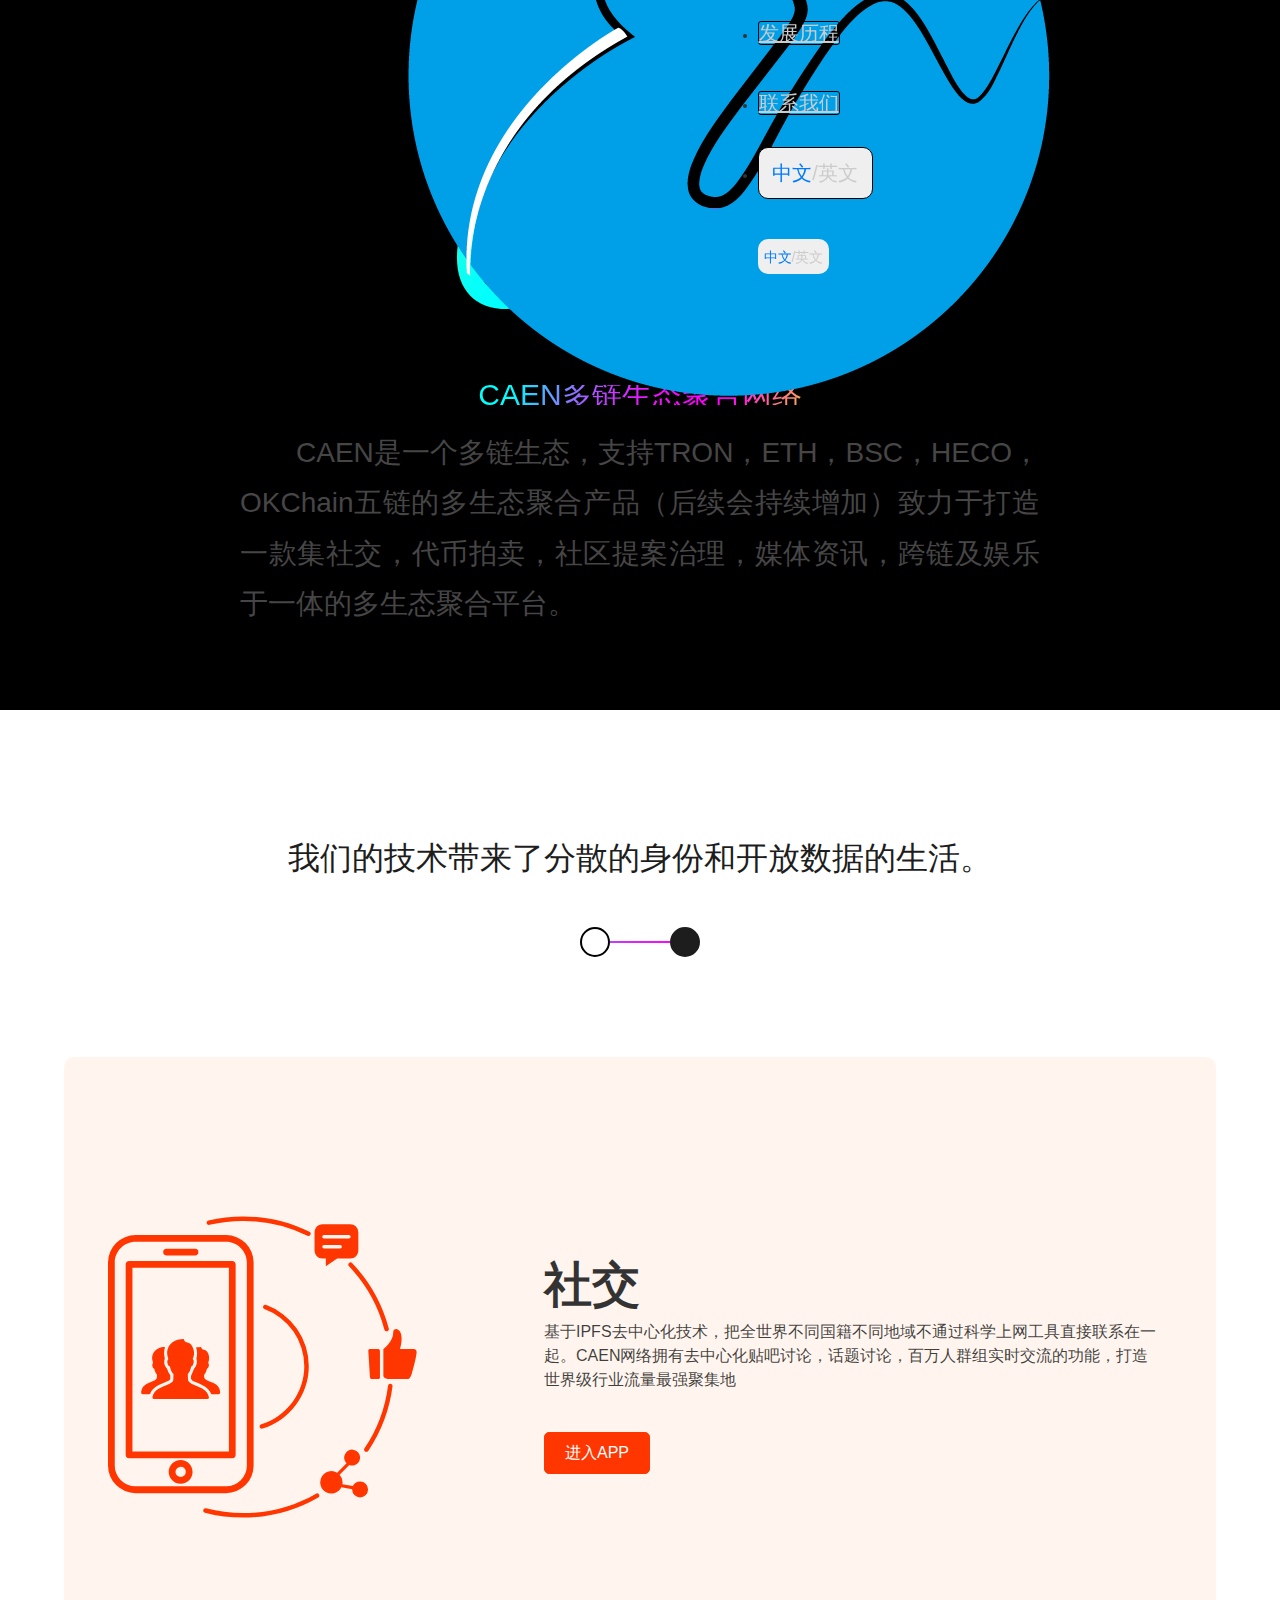
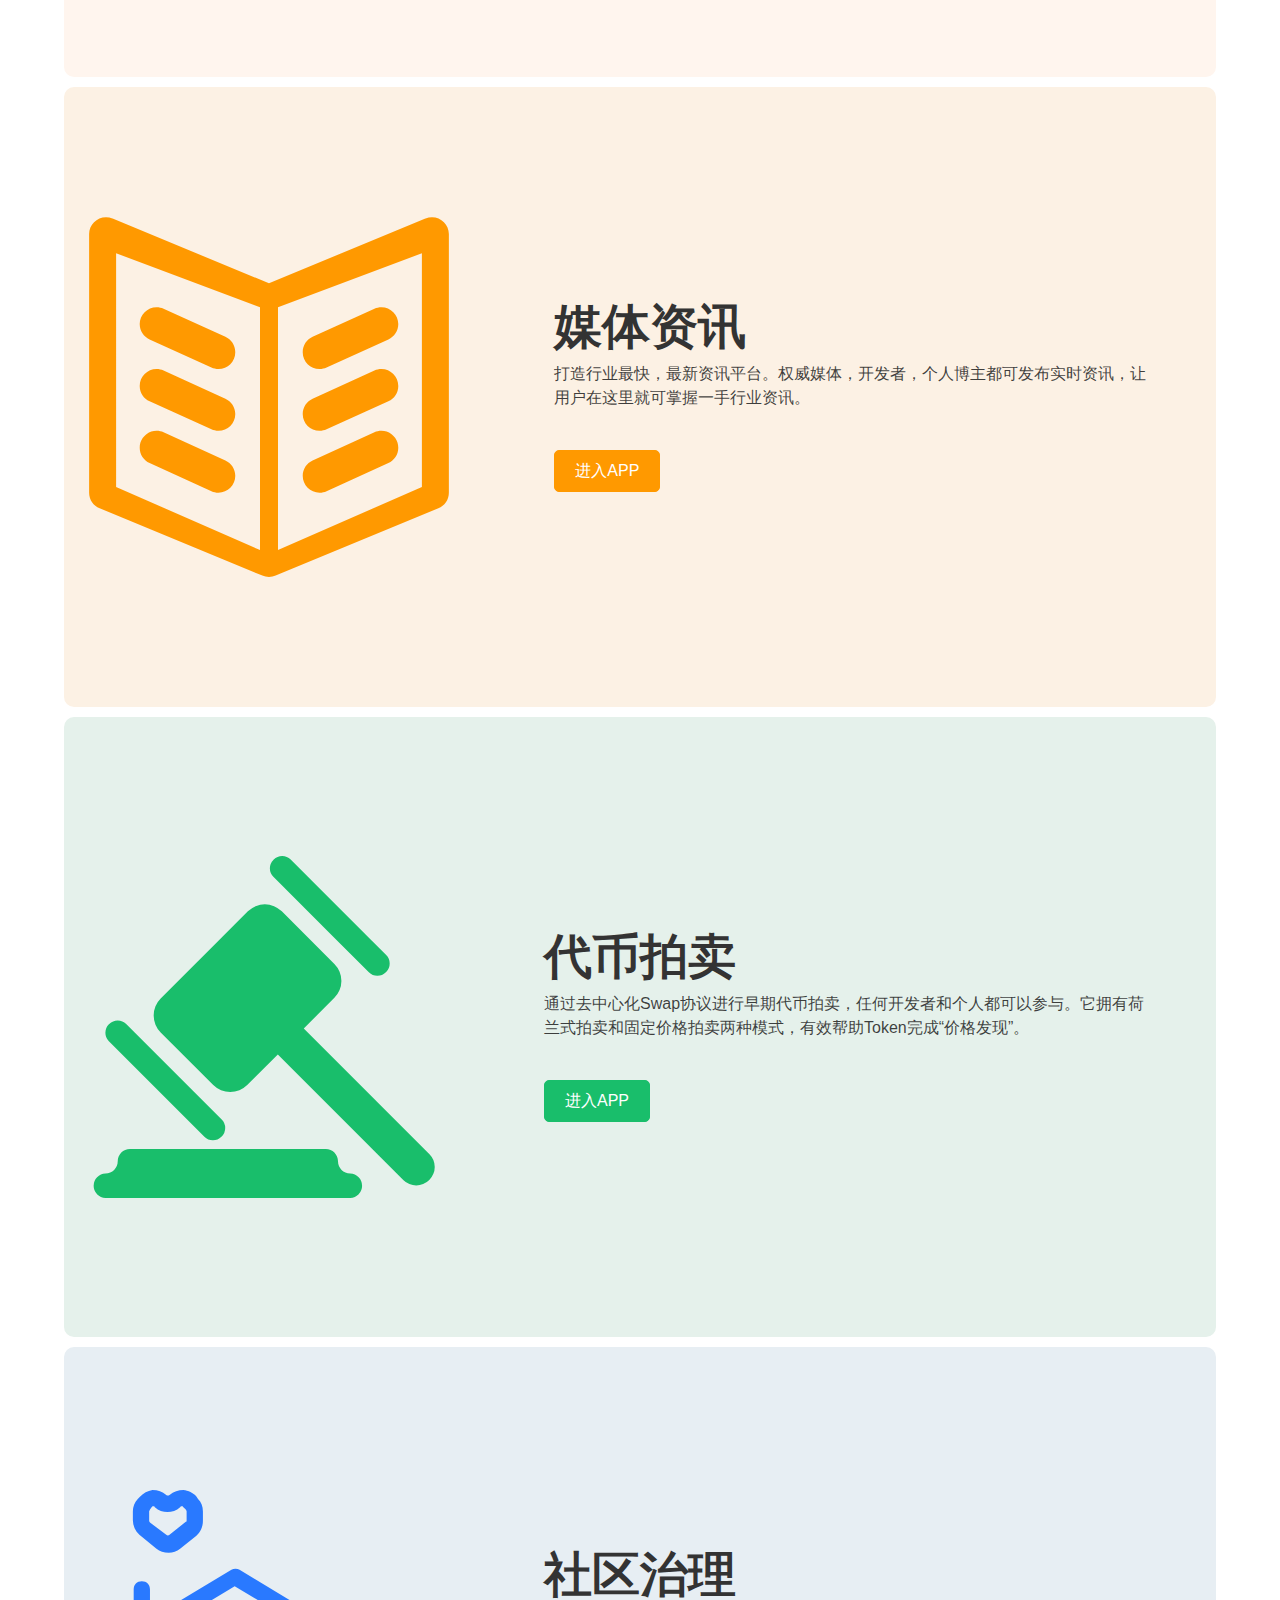
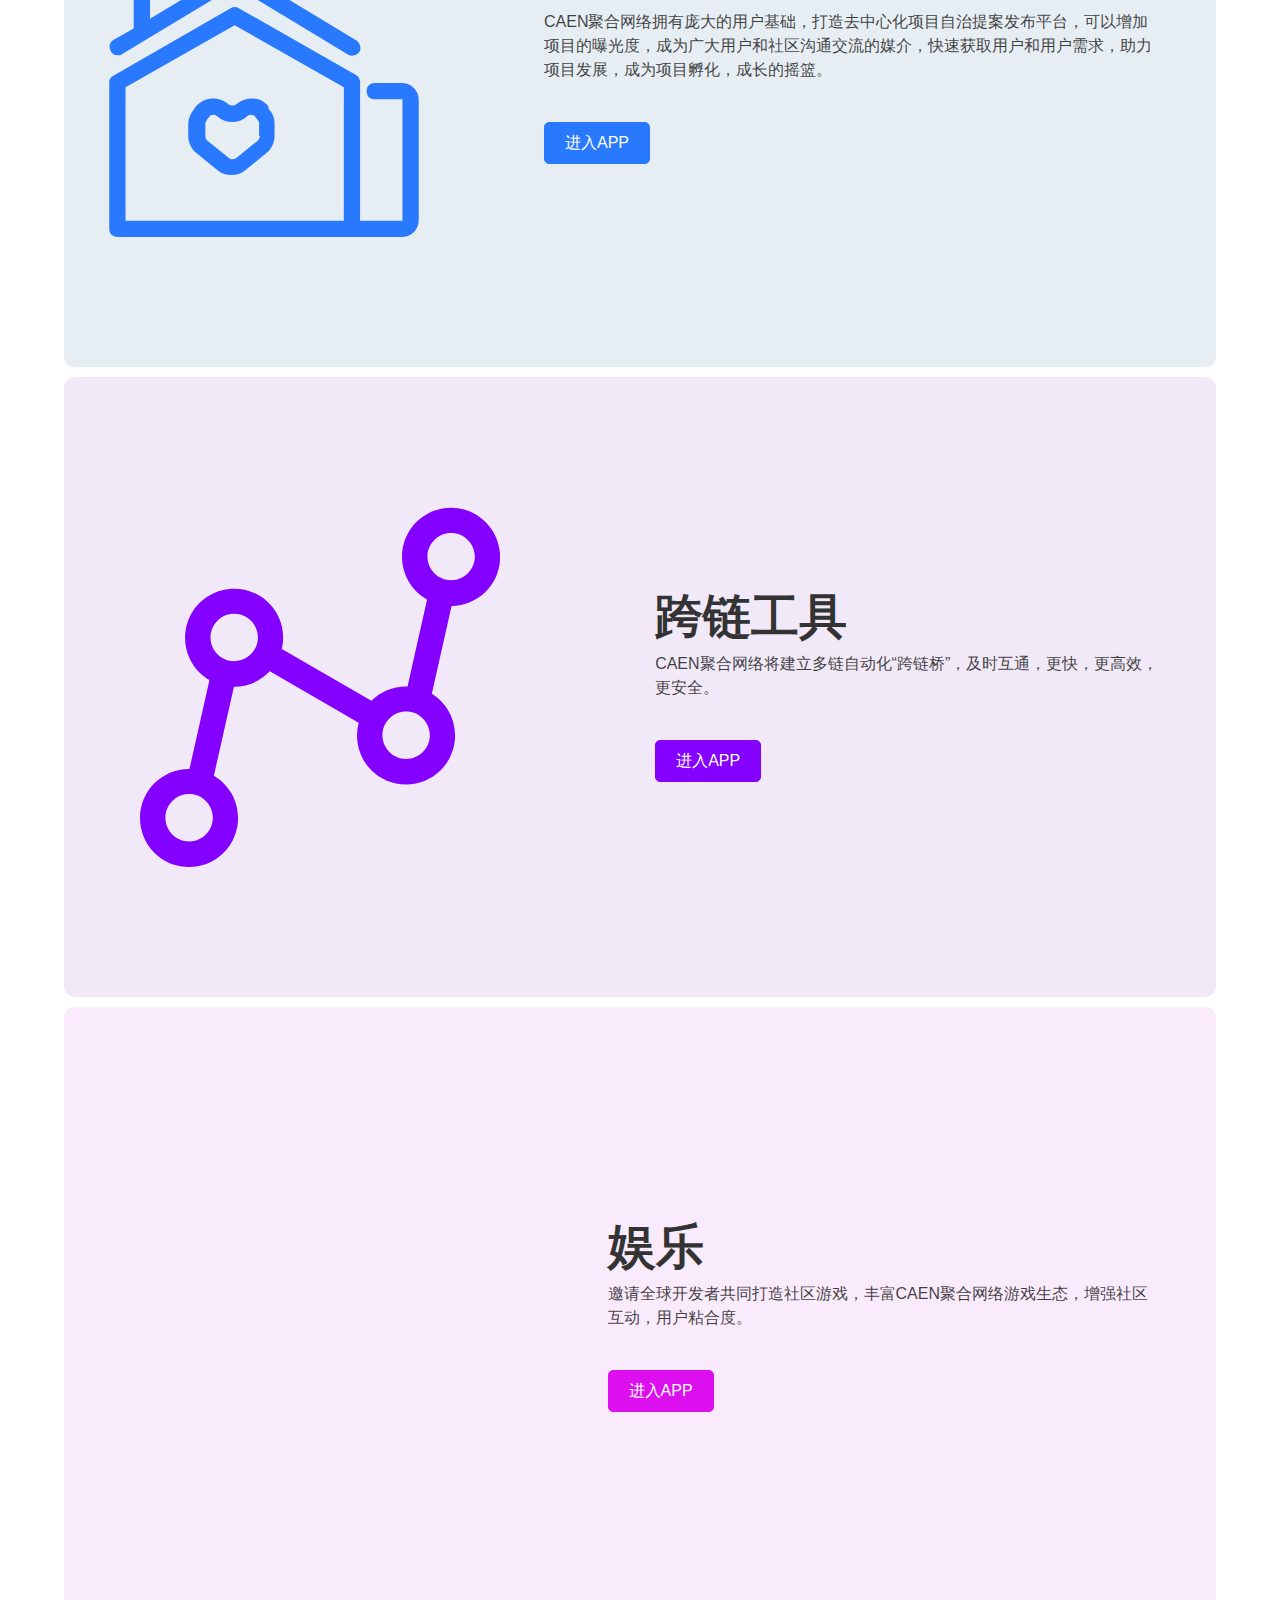
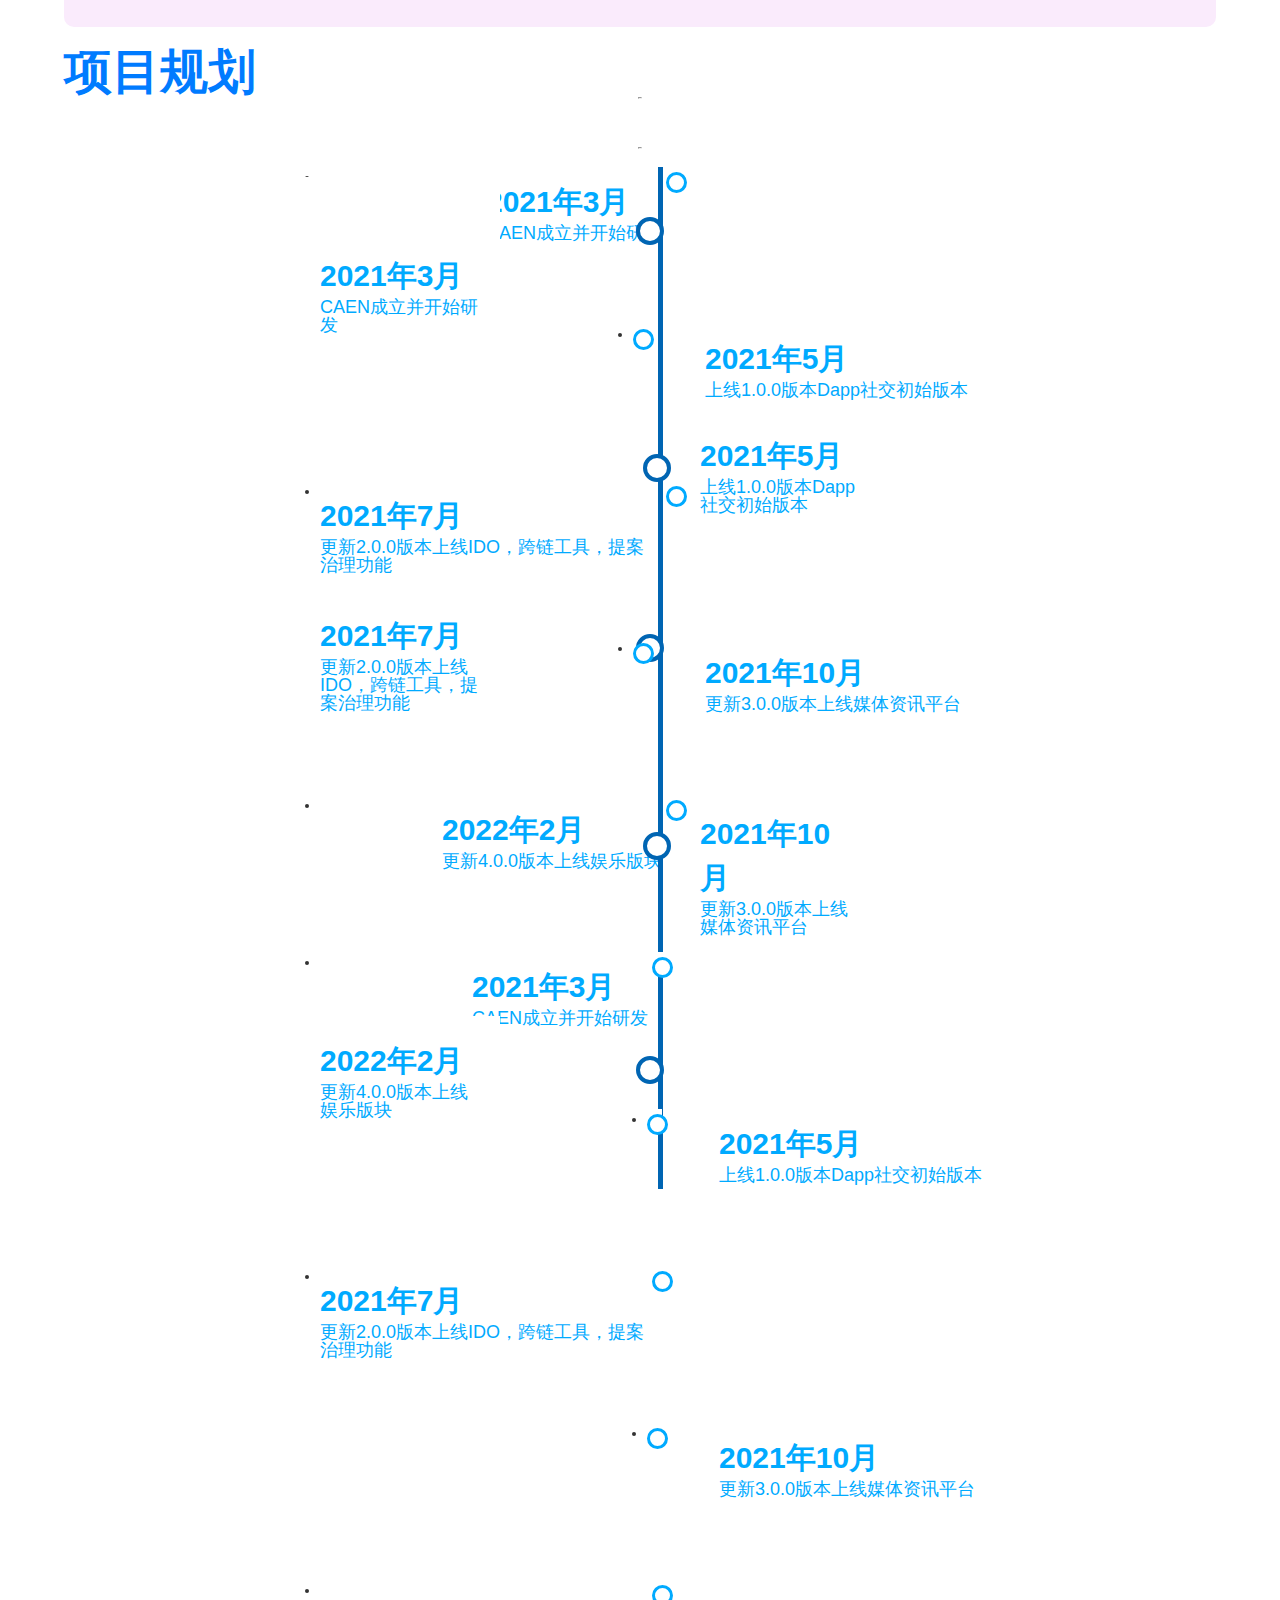
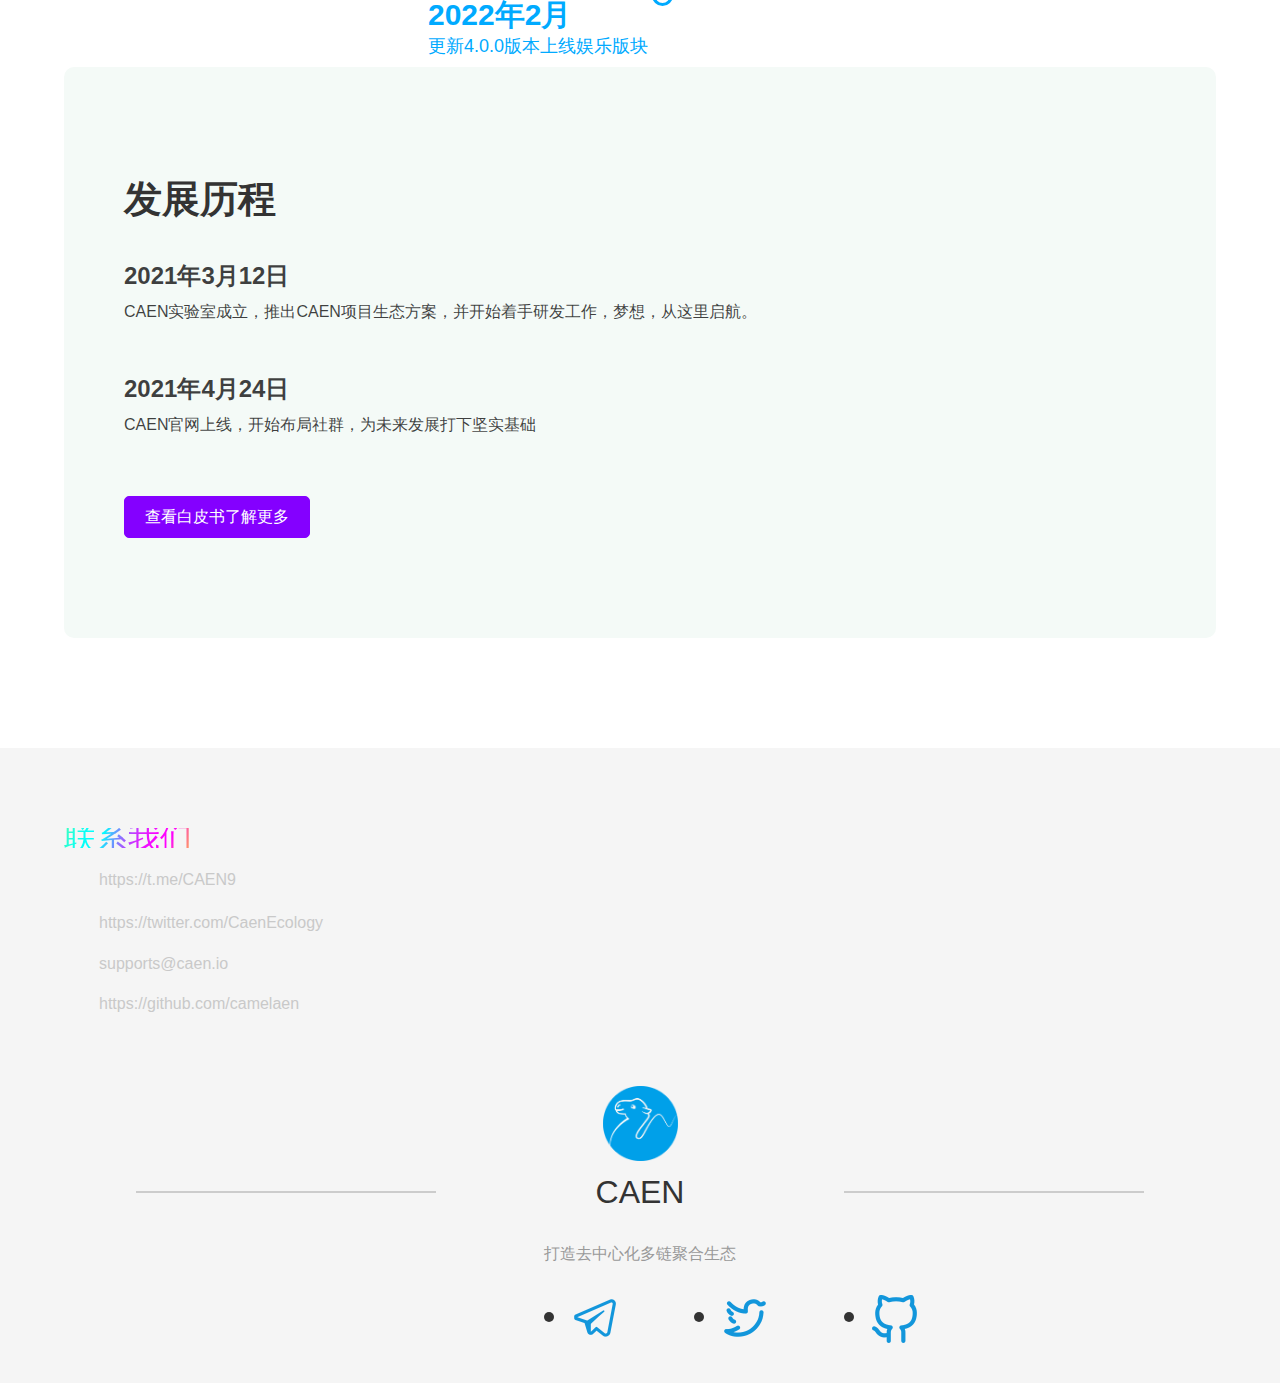
==== commit ca48af74: "Add files via upload" ====
--- a/index_cn.html
+++ b/index_cn.html
@@ -18,11 +18,12 @@
 			<div class="navbar navbar-expand-sm p-lg-0   navbar-light justify-content-between bg">
 				<!-- 移动端下的下拉按钮 -->
 				<div class="navbar-toggler" data-toggle="collapse" data-target="#nav-collapse"></div>
+				<div id="cd-intro-tagline"></div>
 				<a href="index.html" class="navbar-brand  d-flex flex-column">
 					<img src="./static/images/logo.png" alt="logo">
 				</a>
 				<!-- 折叠目标导航 -->
-				<div id="nav-collapse" class="collapse navbar-collapse flex-column align-items-end ml-100"
+				<div id="nav-collapse" class="collapse navbar-collapse flex-column align-items-end ml-100 cd-secondary-nav"
 					style="margin-top: 12px;">
 					<ul class="navbar-nav nav justify-content-between w-100 bg">
 						<li class="nav-item" data-toggle="collapse" data-target="#nav-collapse">
@@ -71,7 +72,7 @@
 		</div>
 		<div class="section-5"></div>
 		<div class="work">
-			<div class="work-container">
+			<div class="work-container cd-main-content">
 				<div class="div-block-37">
 					<div class="text-block-2">我们的技术带来了分散的身份和开放数据的生活。</div>
 					<div class="div-block-45">
@@ -80,7 +81,7 @@
 						<div class="div-block-48"></div>
 					</div>
 				</div>
-				<div class="div-block-5" id="shejiao">
+				<div class="div-block-5 cd-section" id="shejiao">
 					<!-- 社交 -->
 					<section id="shejiao" class="work1">
 						<div class="work-product-bg _50">
@@ -341,7 +342,7 @@
 							</div>
 						</div>
 					</div>
-					<section id="development" class="work1 idx bottom-margin idx2" style="background-color: #f4faf7;">
+					<section id="development" class="work1 idx bottom-margin idx2 cd-section" style="background-color: #f4faf7;">
 						<div class="div-block-6">
 							<h1 style="font-weight: bold">发展历程</h1>
 							<div class="text-block-10">
@@ -362,7 +363,7 @@
 				</div>
 			</div>
 		</div>
-		<section class="join-us" id="contact">
+		<section class="join-us cd-section" id="contact">
 			<div class="div-block-18">
 				<div class="link-block-16">联系我们</div>
 				<div class="link-block-3 inliine w-inline-block" style="margin-top: 20px;">
@@ -380,7 +381,7 @@
 				</div>
 				<div class="link-block-3 inliine w-inline-block" style="margin-bottom: 50px;">
 					<div class="div-block-31"><img src="./static/picture/github.svg" loading="lazy" height="17" alt="github" /></div>
-					<div class="text-block-9">https://www.github.com</div>
+					<div class="text-block-9">https://github.com/camelaen</div>
 				</div>
 			</div>
 			</div>
@@ -401,7 +402,7 @@
 								alt="telegram"></a></li>
 					<li><a href="https://twitter.com/CaenEcology"><img src="./static/images/support/twitter.png"
 								alt="twitter"></a></li>
-					<li><a href="https://www.github.com/"><img src="./static/images/support/github.png"
+					<li><a href="https://github.com/camelaen"><img src="./static/images/support/github.png"
 								alt="Github"></a>
 					</li>
 				</ul>
@@ -411,6 +412,8 @@
 		<script src="./static/js/popper.min.js"></script>
 		<script src="./static/js/bootstrap.min.js"></script>
 		<script src="./static/js/lobibox.js"></script>
+		<script src="./static/js/modernizr.js"></script>
+		<script src="./static/js/main.js"></script>
 		<script>
 			var url = './index.html';
 			$(".btns").click(function() {
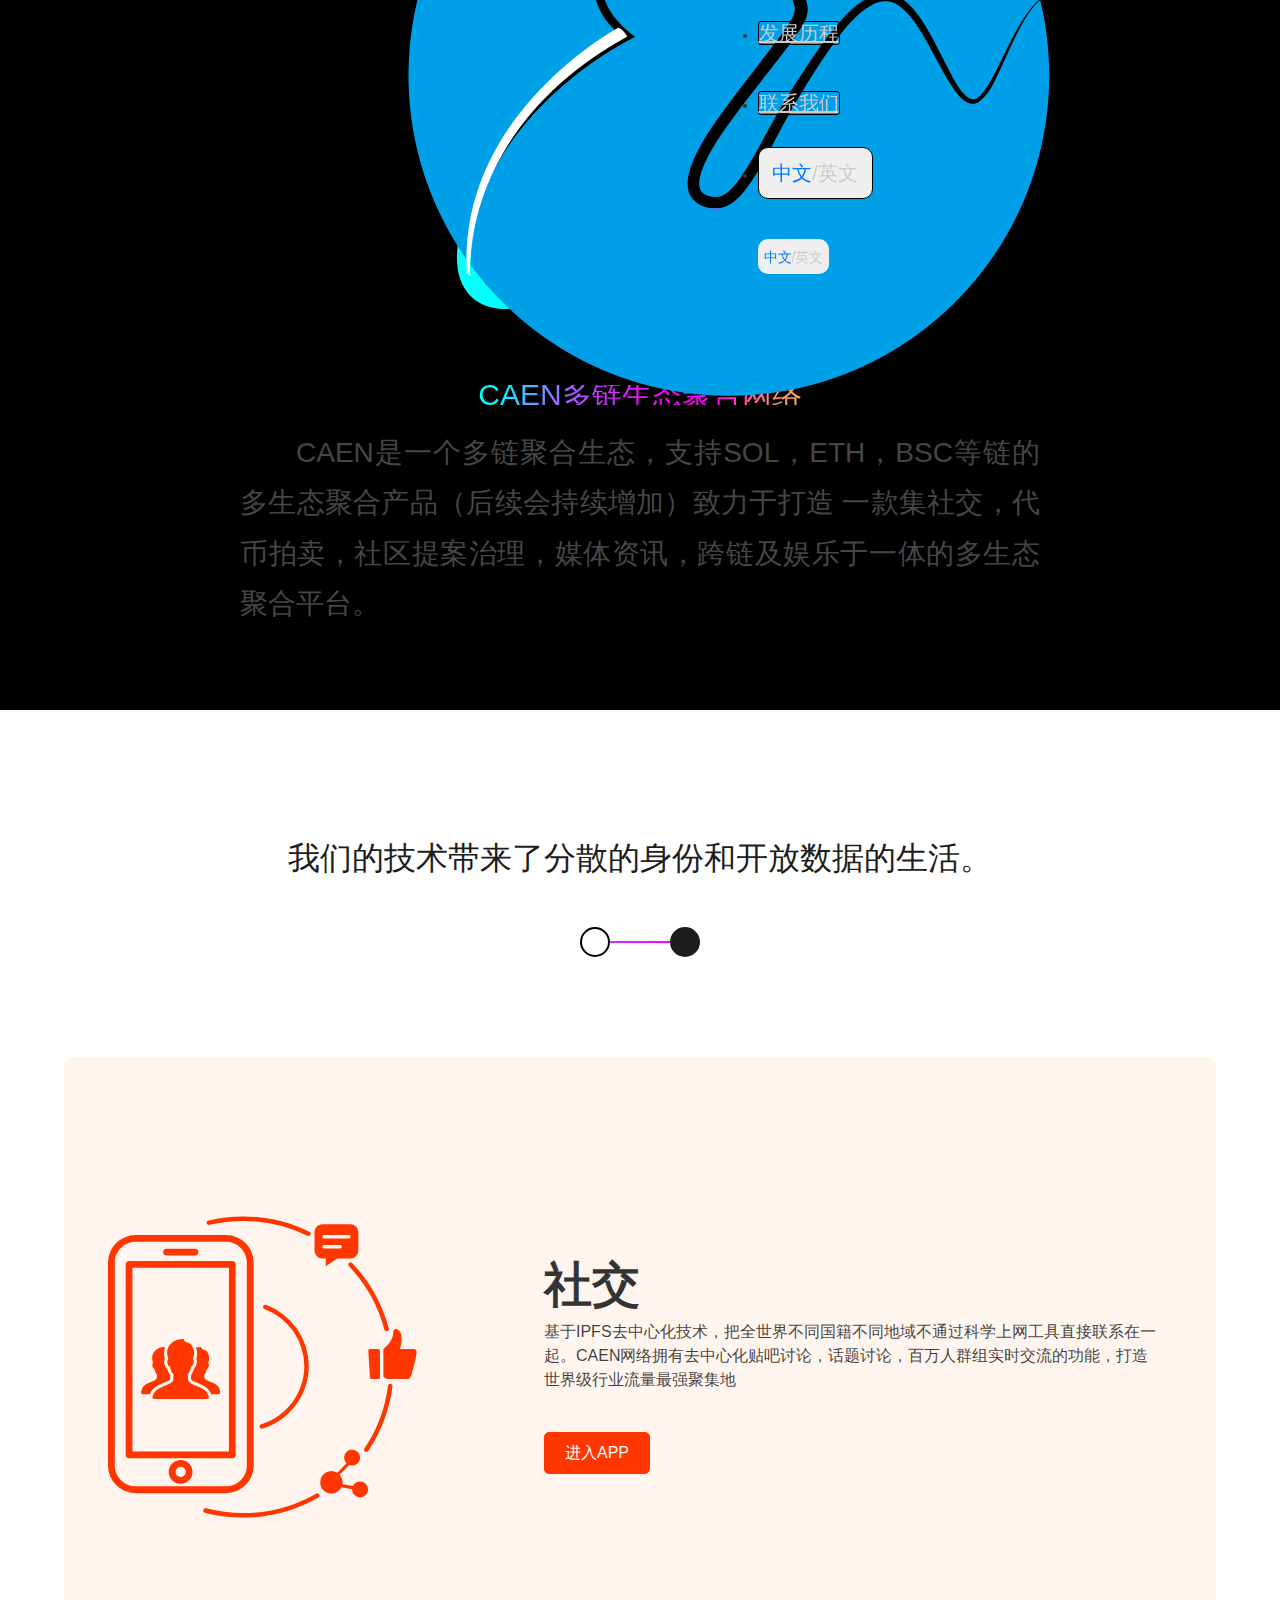
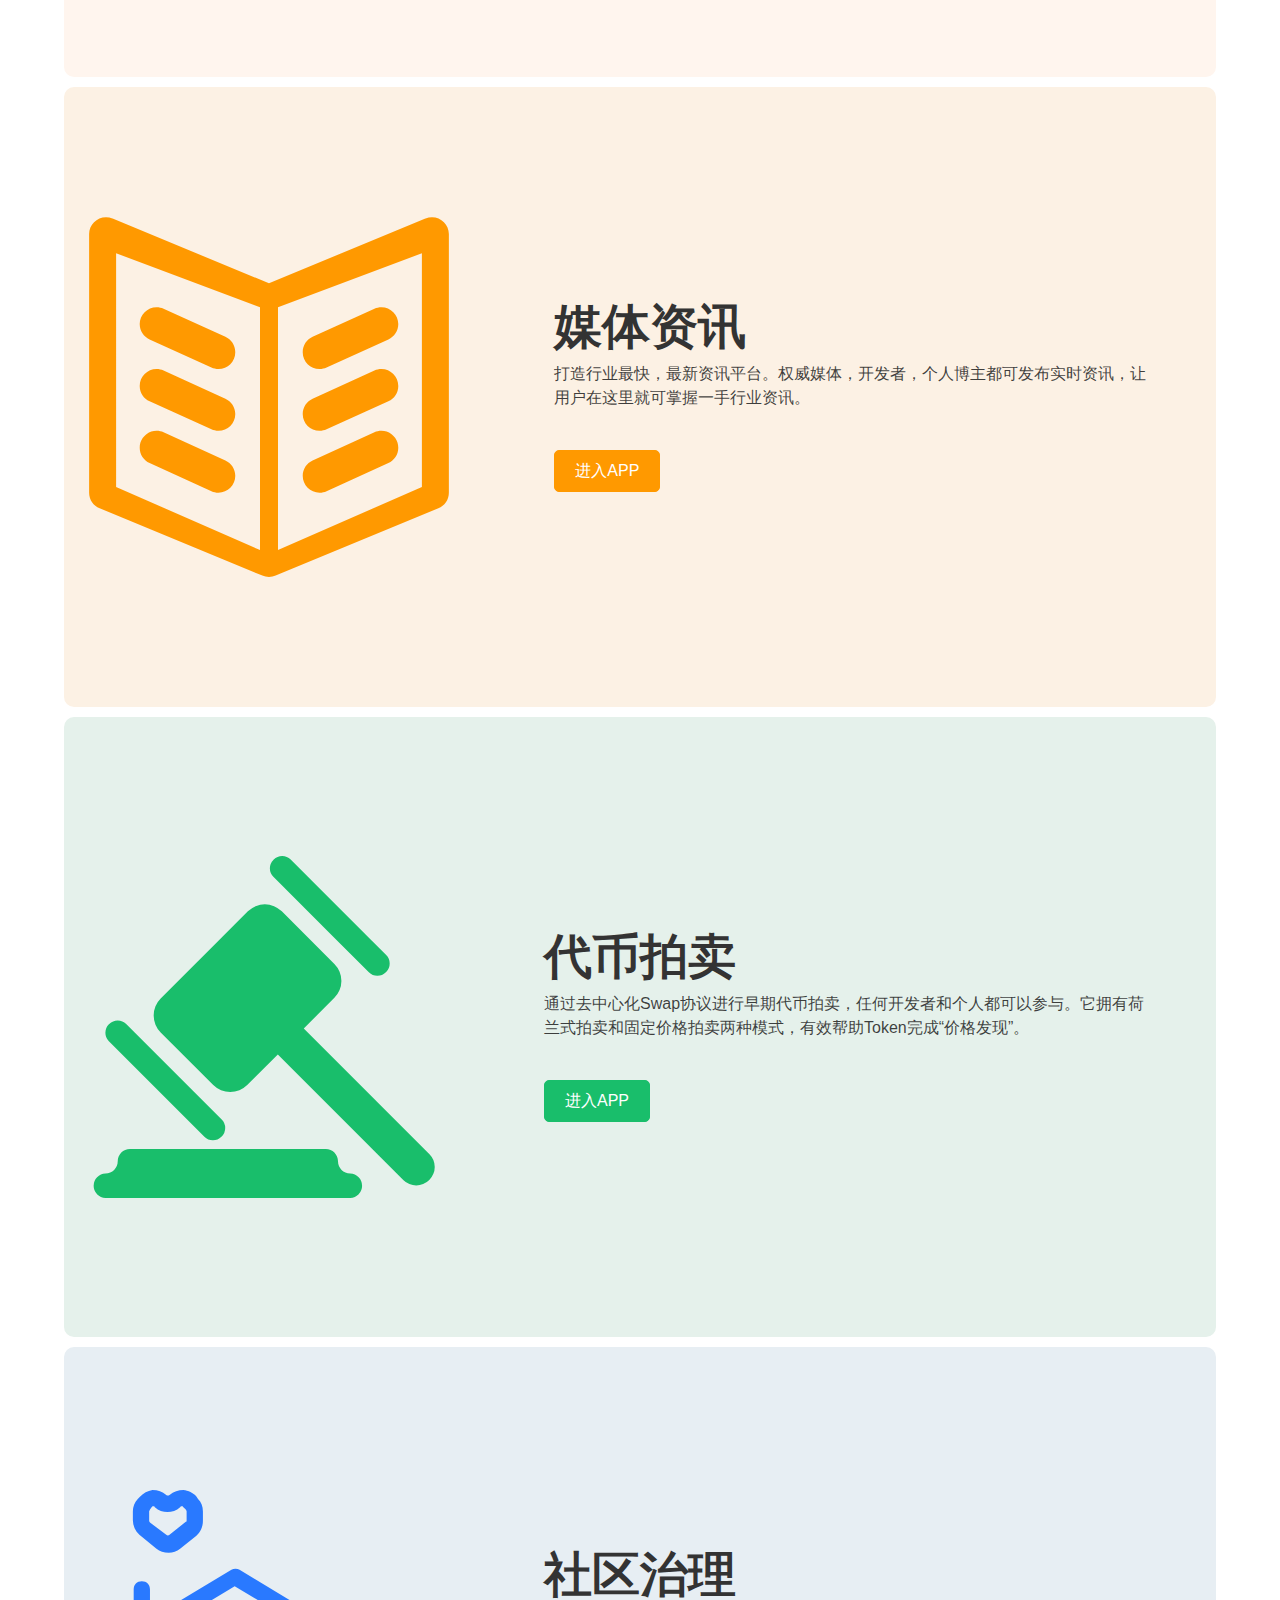
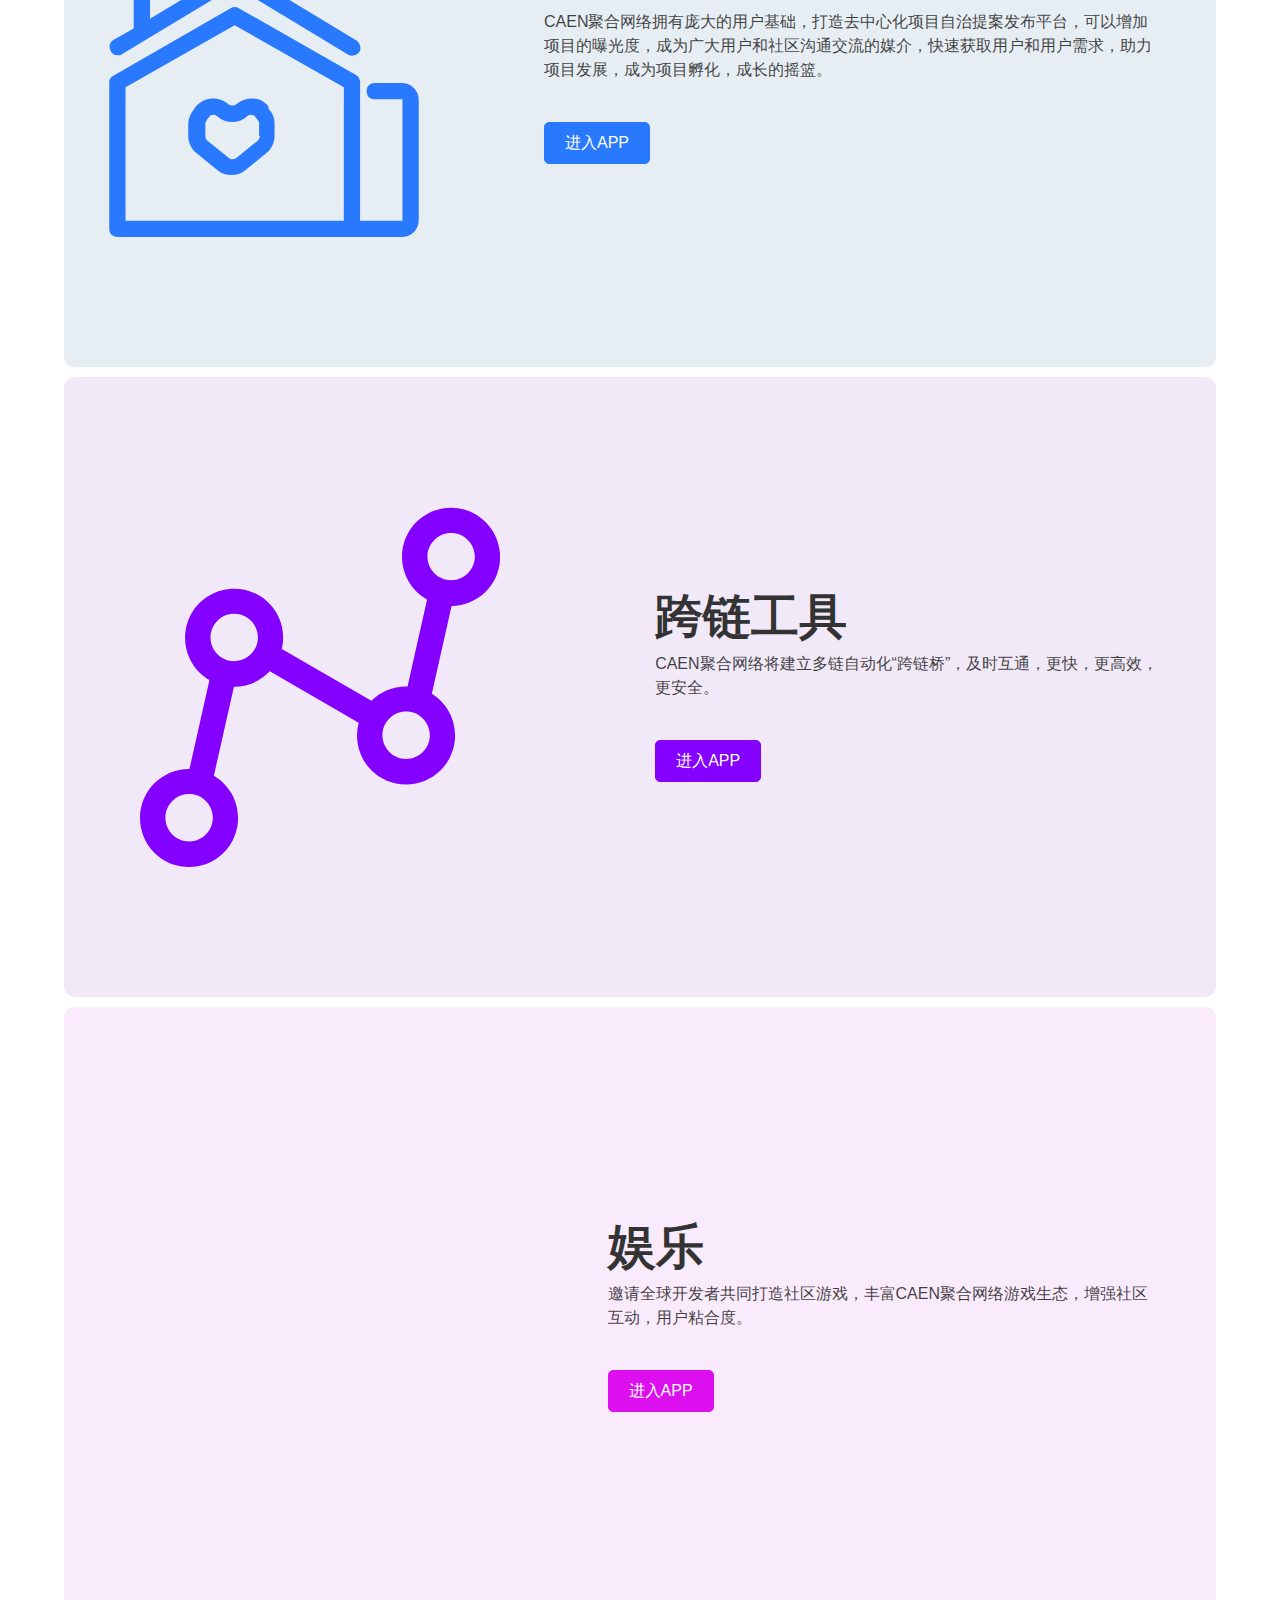
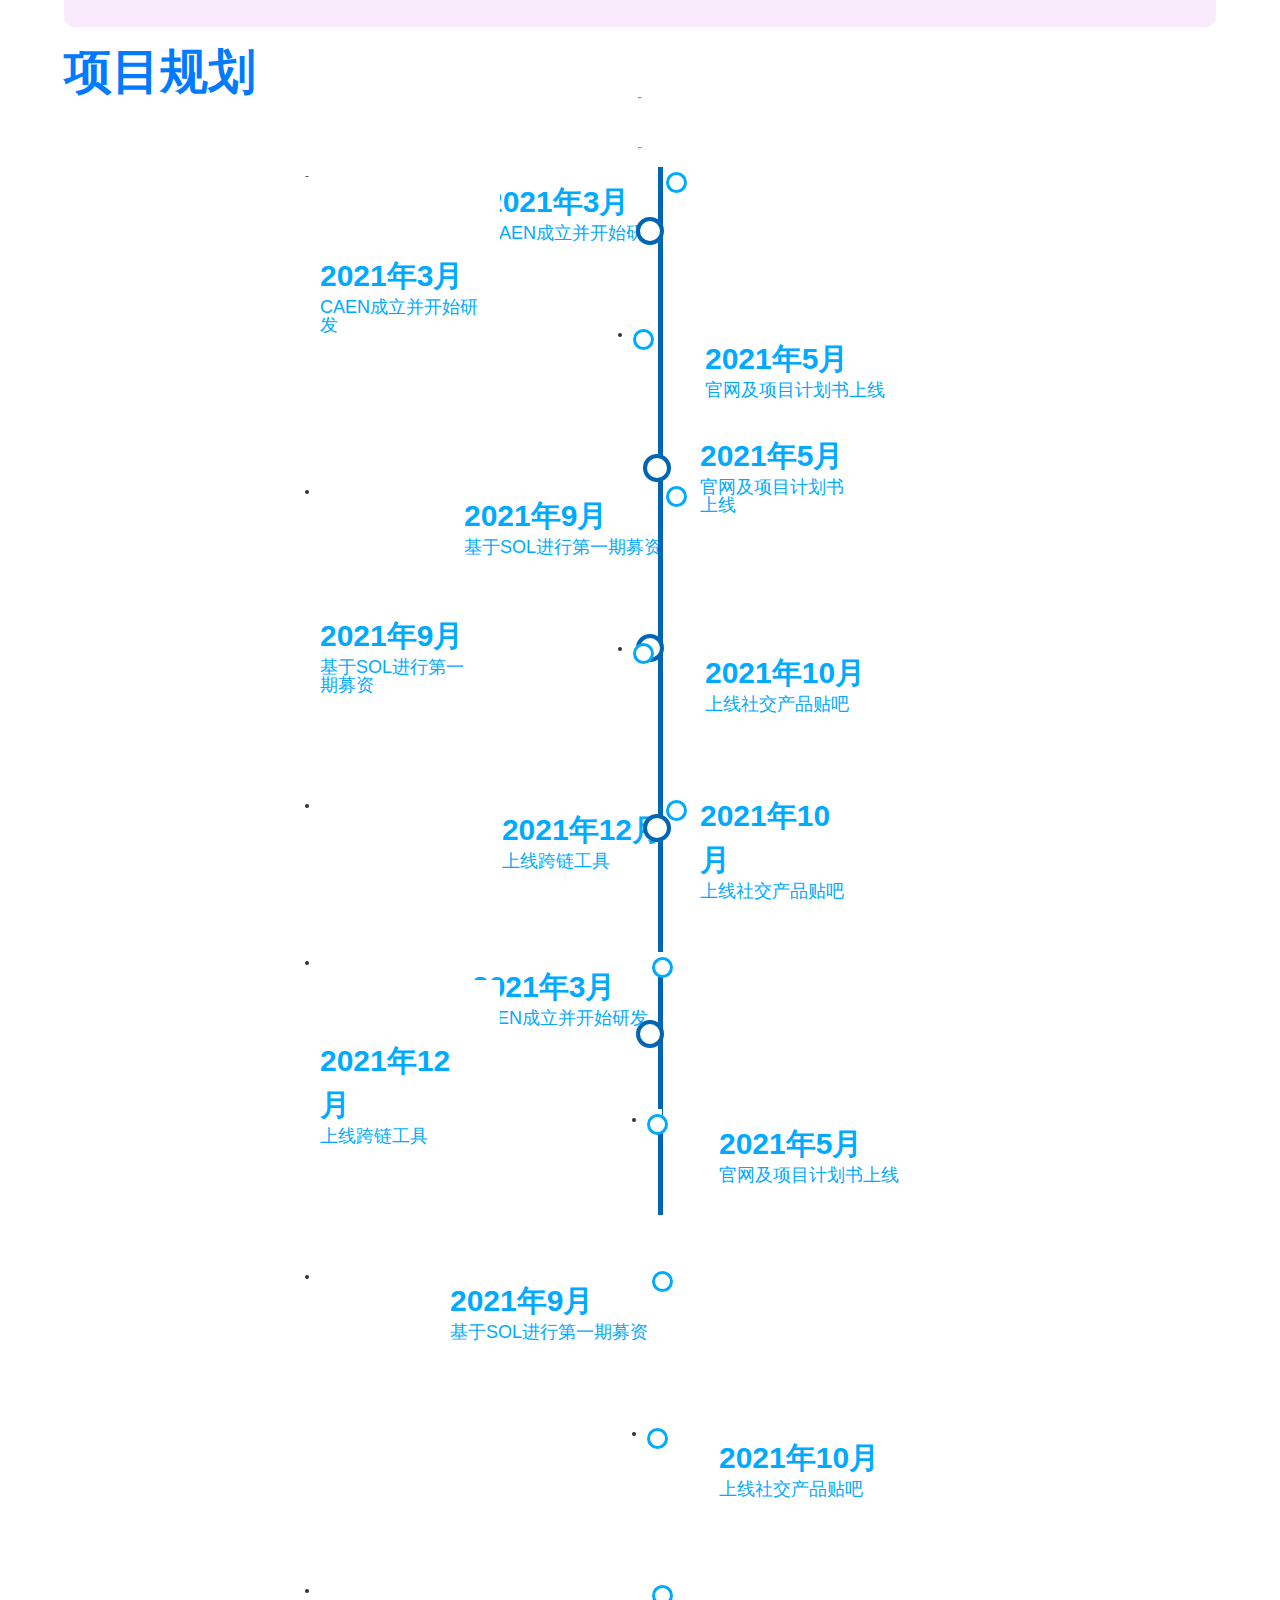
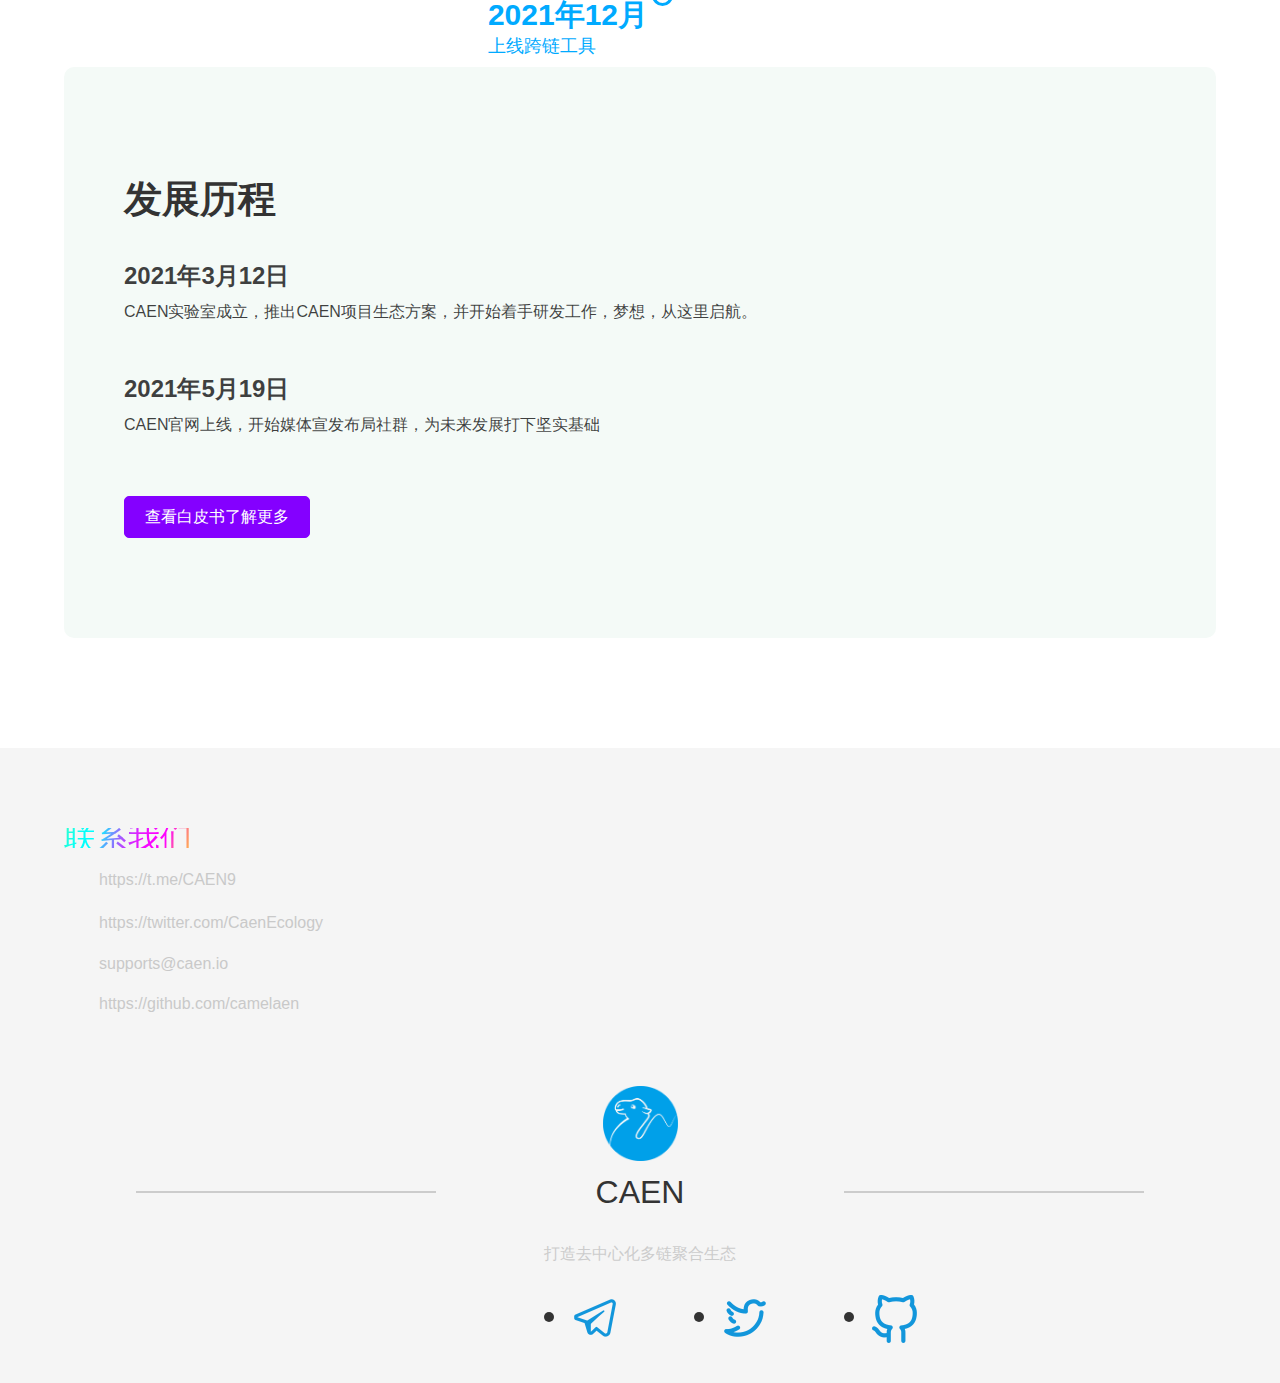
==== commit 916246c1: "Add files via upload" ====
--- a/index_cn.html
+++ b/index_cn.html
@@ -65,7 +65,7 @@
 				</div>
 				<div class="heading-7">CAEN多链生态聚合网络</div>
 				<div class="text-block" style="text-align: justify;text-indent: 2em;">
-					CAEN是一个多链生态，支持TRON，ETH，BSC，HECO，OKChain五链的多生态聚合产品（后续会持续增加）致力于打造
+					CAEN是一个多链聚合生态，支持SOL，ETH，BSC等链的多生态聚合产品（后续会持续增加）致力于打造
 					一款集社交，代币拍卖，社区提案治理，媒体资讯，跨链及娱乐于一体的多生态聚合平台。
 				</div>
 			</div>
@@ -246,25 +246,25 @@
 								<li class="lgwidth">
 									<div class="public">
 										<h3>2021年5月</h3>
-										<p>上线1.0.0版本Dapp社交初始版本</p>
+										<p>官网及项目计划书上线</p>
 									</div>
 								</li>
 								<li class="lgwidth">
 									<div class="public">
-										<h3>2021年7月</h3>
-										<p>更新2.0.0版本上线IDO，跨链工具，提案治理功能</p>
+										<h3>2021年9月</h3>
+										<p>基于SOL进行第一期募资</p>
 									</div>
 								</li>
 								<li class="lgwidth">
 									<div class="public">
 										<h3>2021年10月</h3>
-										<p>更新3.0.0版本上线媒体资讯平台</p>
+										<p>上线社交产品贴吧</p>
 									</div>
 								</li>
 								<li class="lgwidth">
 									<div class="public">
-										<h3>2022年2月</h3>
-										<p>更新4.0.0版本上线娱乐版块</p>
+										<h3>2021年12月</h3>
+										<p>上线跨链工具</p>
 									</div>
 								</li>
 							</ul>
@@ -282,25 +282,25 @@
 								<li class="mdwidth">
 									<div class="public">
 										<h3>2021年5月</h3>
-										<p>上线1.0.0版本Dapp社交初始版本</p>
+										<p>官网及项目计划书上线</p>
 									</div>
 								</li>
 								<li class="mdwidth">
 									<div class="public">
-										<h3>2021年7月</h3>
-										<p>更新2.0.0版本上线IDO，跨链工具，提案治理功能</p>
+										<h3>2021年9月</h3>
+										<p>基于SOL进行第一期募资</p>
 									</div>
 								</li>
 								<li class="mdwidth">
 									<div class="public">
 										<h3>2021年10月</h3>
-										<p>更新3.0.0版本上线媒体资讯平台</p>
+										<p>上线社交产品贴吧</p>
 									</div>
 								</li>
 								<li class="mdwidth">
 									<div class="public">
-										<h3>2022年2月</h3>
-										<p>更新4.0.0版本上线娱乐版块</p>
+										<h3>2021年12月</h3>
+										<p>上线跨链工具</p>
 									</div>
 								</li>
 							</ul>
@@ -317,25 +317,25 @@
 									<li class="entry entry--right">
 										<div class="entry__content">
 											<h3>2021年5月</h3>
-											<p>上线1.0.0版本Dapp社交初始版本</p>
+											<p>官网及项目计划书上线</p>
 										</div>
 									</li>
 									<li class="entry entry--left">
 										<div class="entry__content">
-											<h3>2021年7月</h3>
-											<p>更新2.0.0版本上线IDO，跨链工具，提案治理功能</p>
+											<h3>2021年9月</h3>
+											<p>基于SOL进行第一期募资</p>
 										</div>
 									</li>
 									<li class="entry entry--right">
 										<div class="entry__content">
 											<h3>2021年10月</h3>
-											<p>更新3.0.0版本上线媒体资讯平台</p>
+											<p>上线社交产品贴吧</p>
 										</div>
 									</li>
 									<li class="entry entry--left">
 										<div class="entry__content">
-											<h3>2022年2月</h3>
-											<p>更新4.0.0版本上线娱乐版块</p>
+											<h3>2021年12月</h3>
+											<p>上线跨链工具</p>
 										</div>
 									</li>
 								</ul>
@@ -350,8 +350,8 @@
 								<p>CAEN实验室成立，推出CAEN项目生态方案，并开始着手研发工作，梦想，从这里启航。</p>
 							</div>
 							<div class="text-block-10">
-								<h3>2021年4月24日</h3>
-								<p>CAEN官网上线，开始布局社群，为未来发展打下坚实基础</p>
+								<h3>2021年5月19日</h3>
+								<p>CAEN官网上线，开始媒体宣发布局社群，为未来发展打下坚实基础</p>
 							</div>
 							<div class="div-block-51">
 								<a href="./static/CAEN白皮书.pdf" target=" _blank" class="button-alt idx w-inline-block">
@@ -452,4 +452,4 @@
 			})
 		</script>
 	</body>
-</html>
+</html>
--- a/static/css/common.css
+++ b/static/css/common.css
@@ -53,7 +53,7 @@
 	justify-content: space-around;
 	align-items: center;
 	margin-bottom: 1.5rem;
-	color: #999999;
+	color: #CCCCCC;
 	font-size: 1rem;
 }
 .footer .foot_line{
